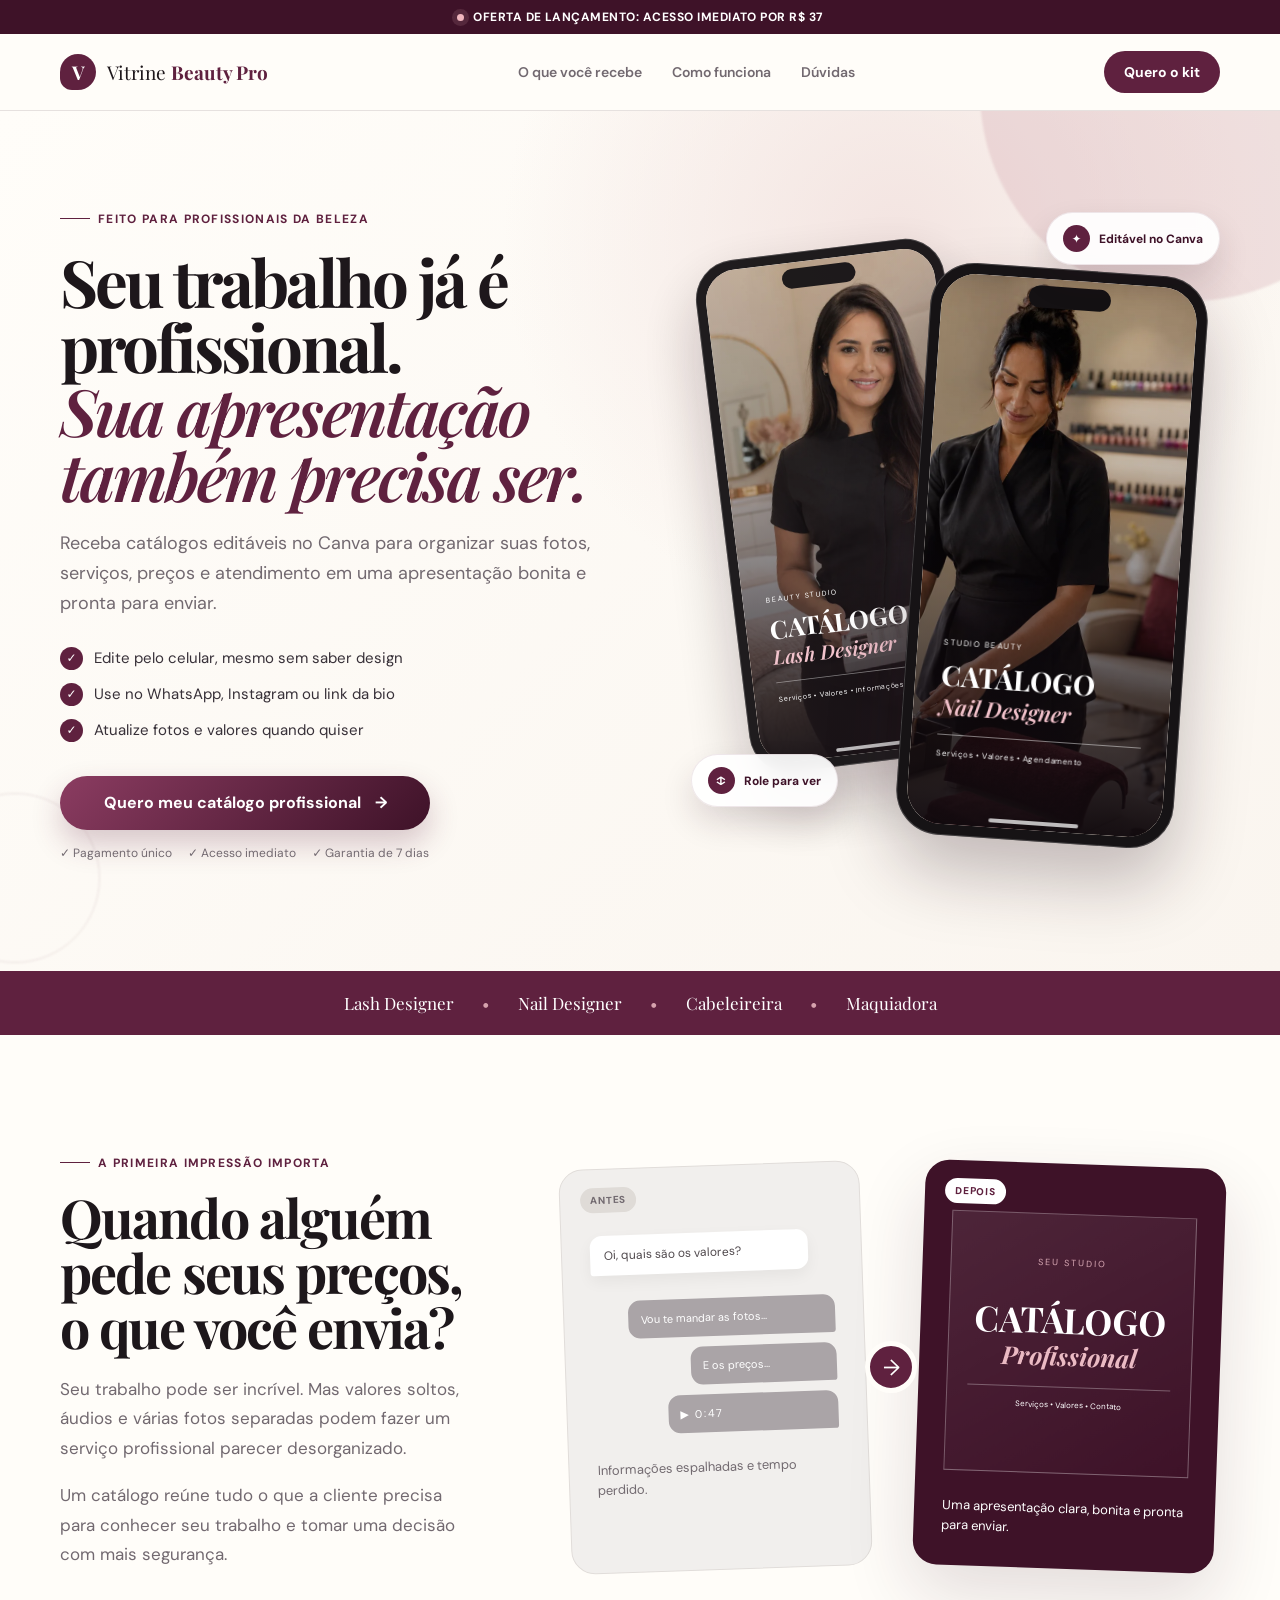
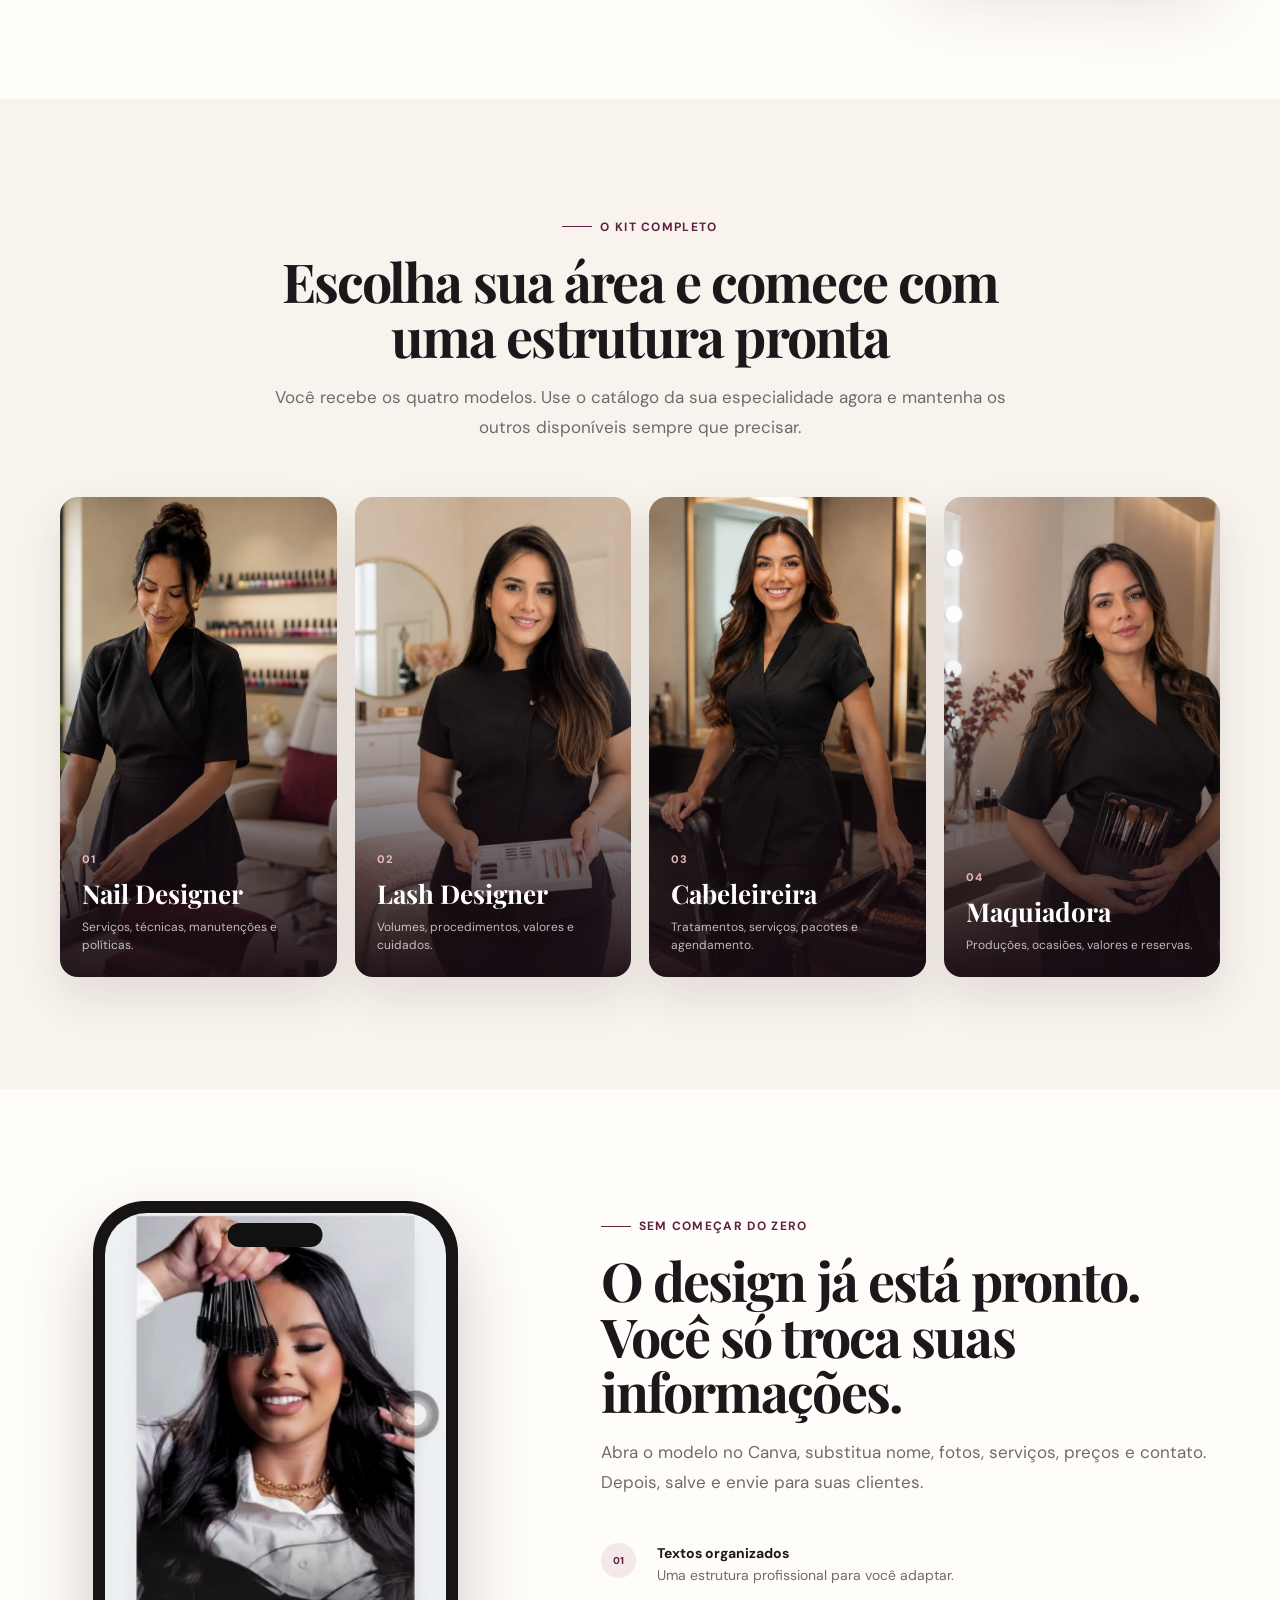
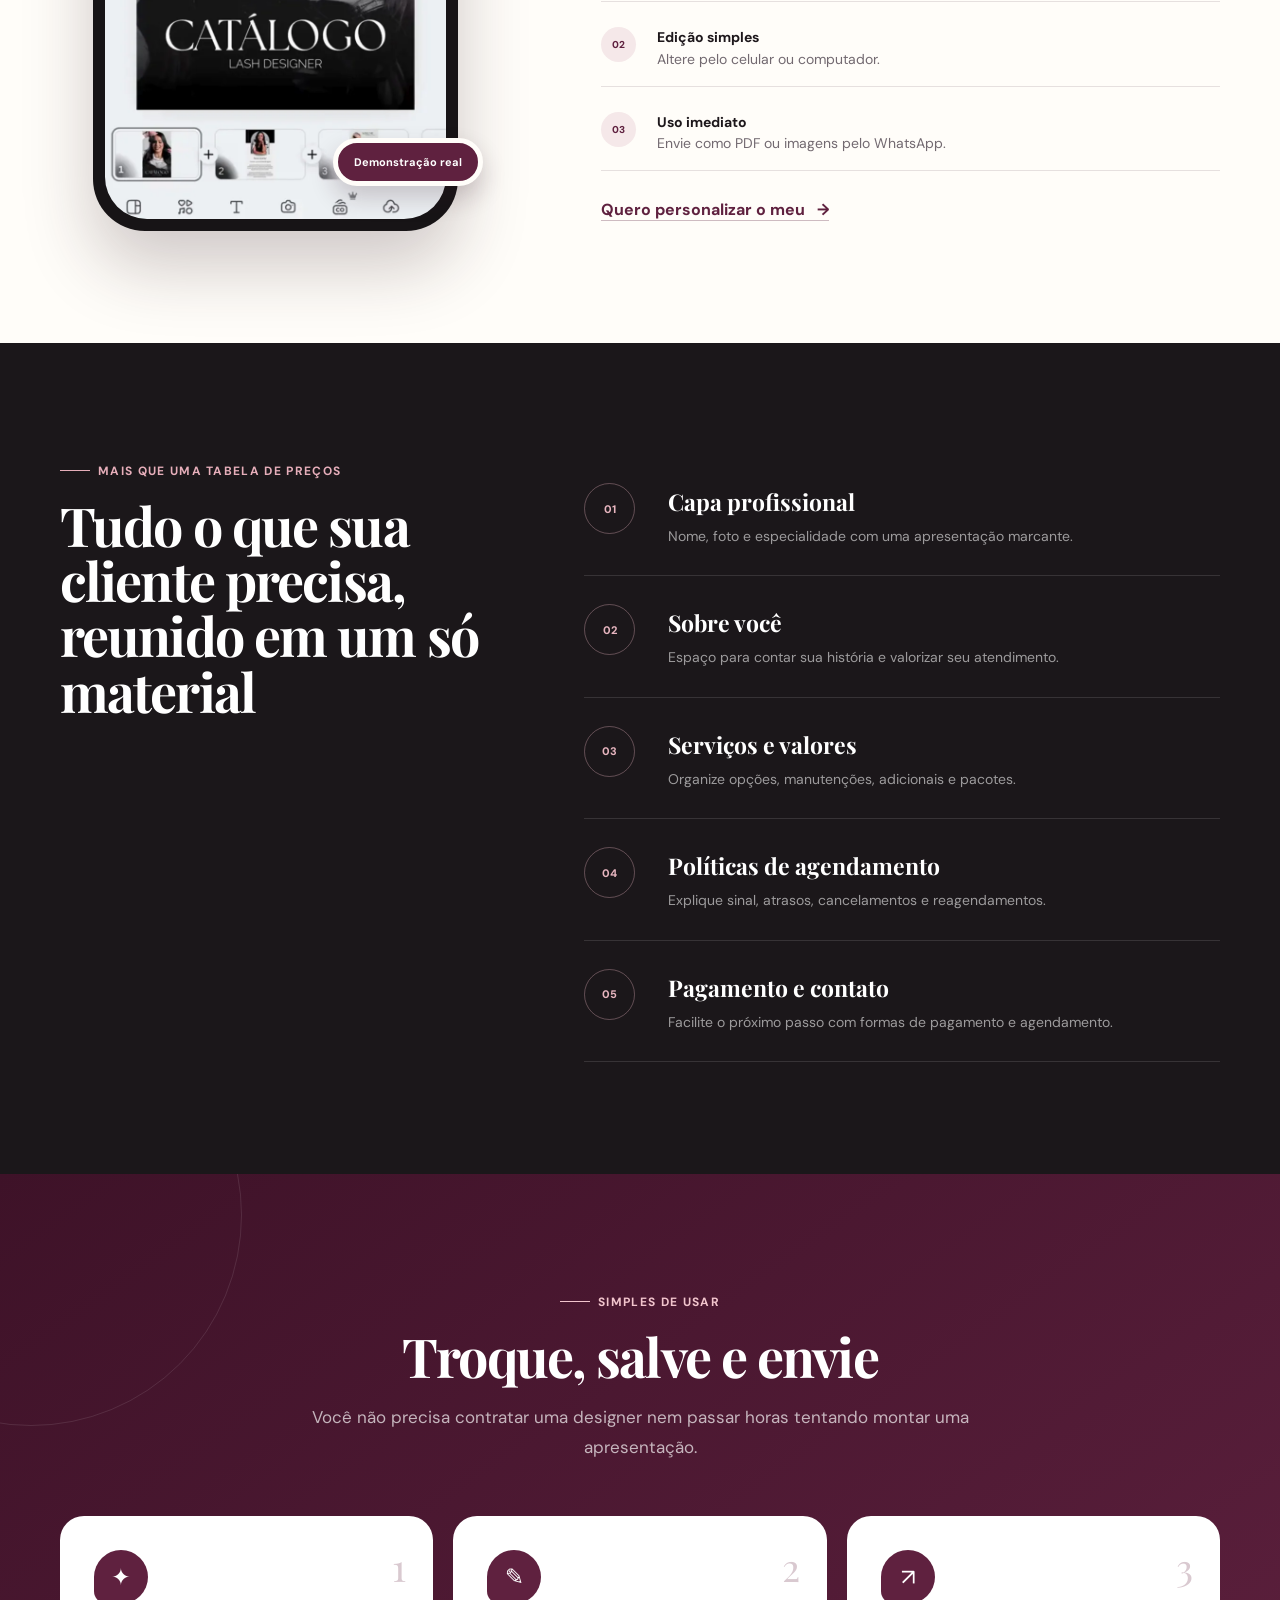
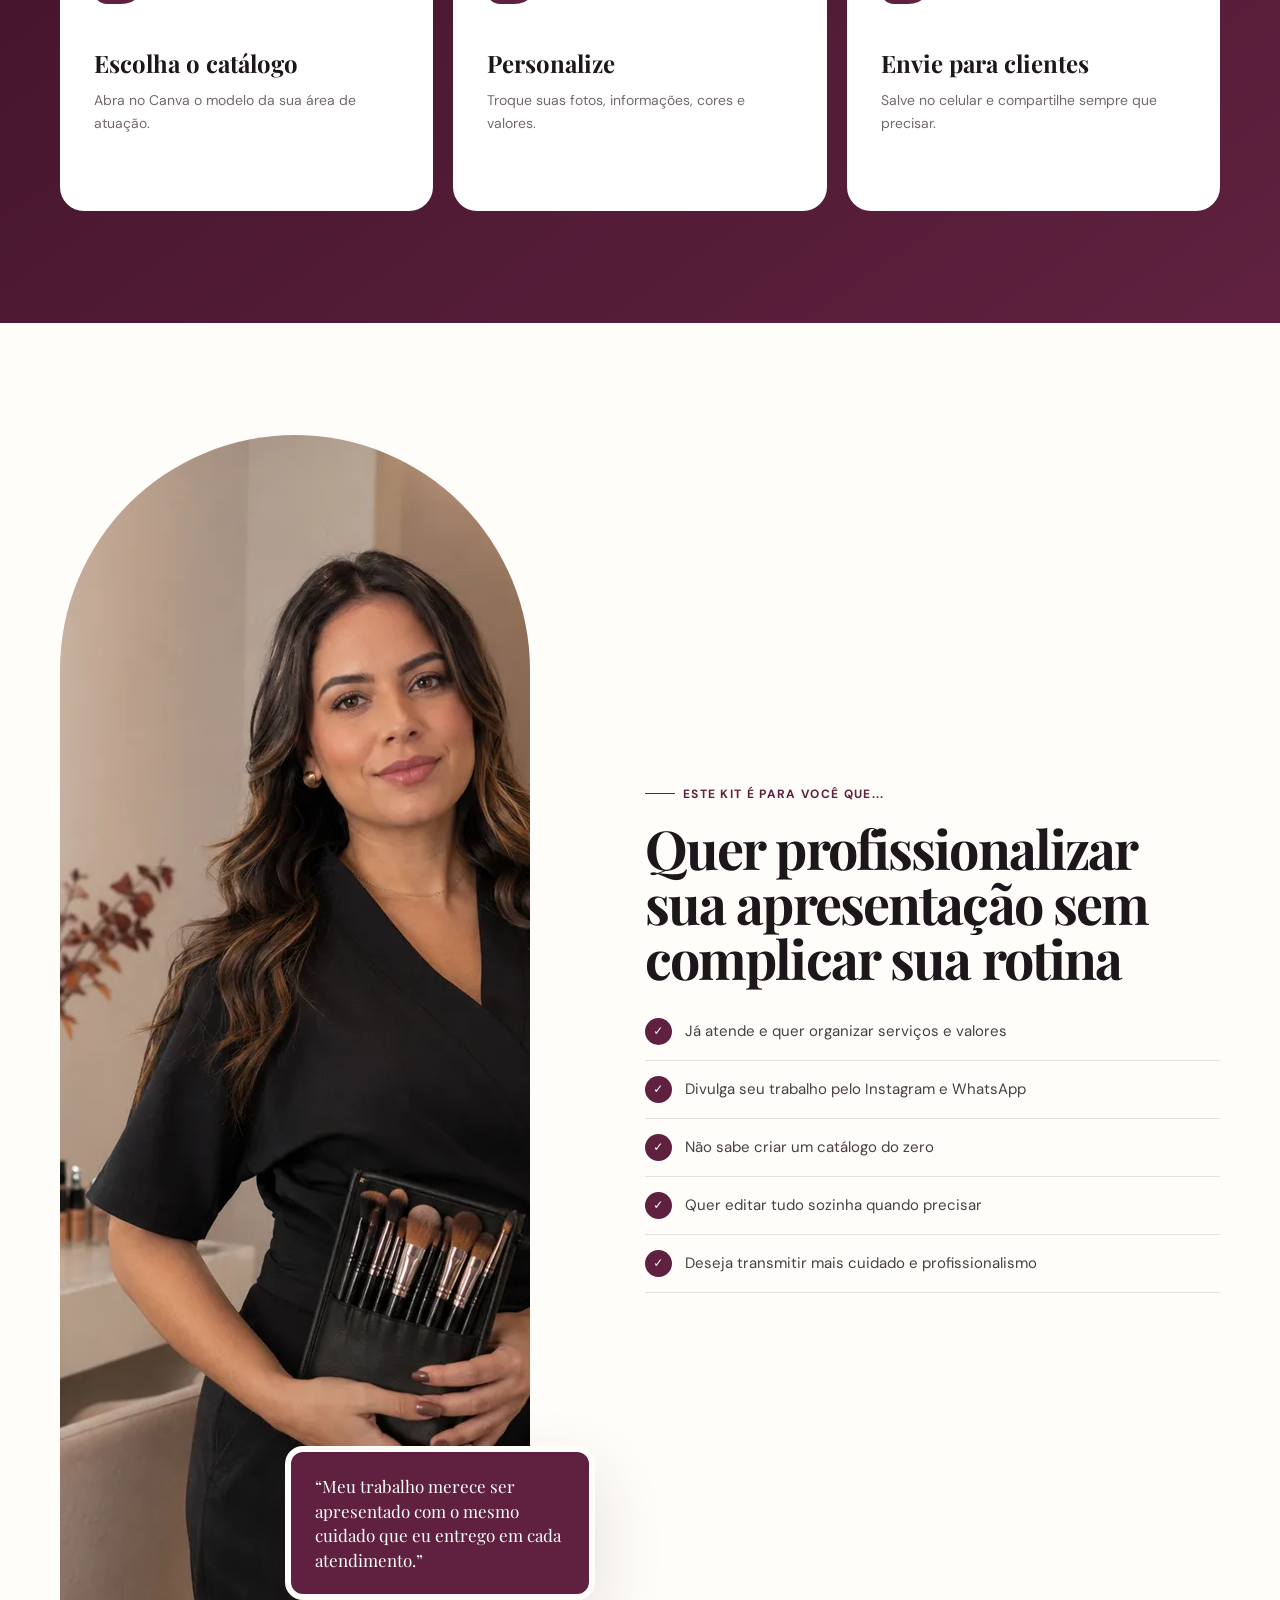
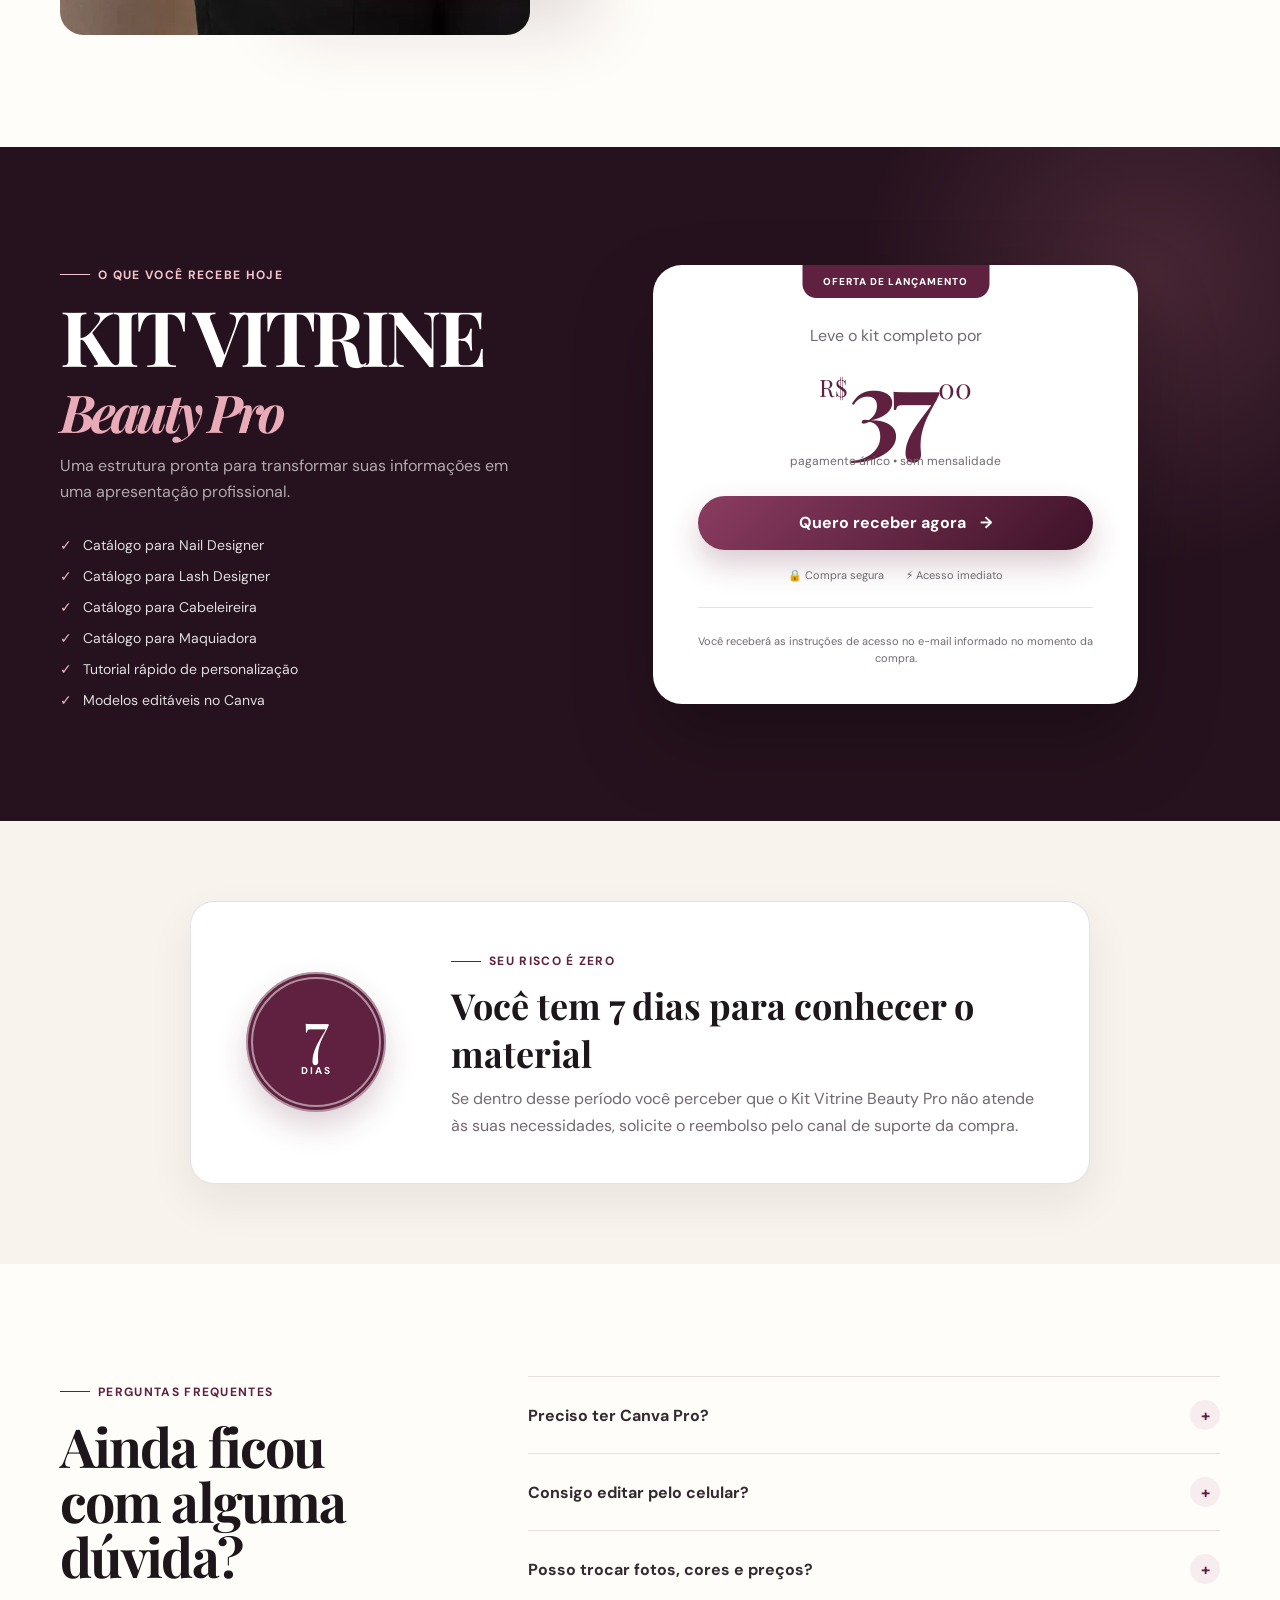
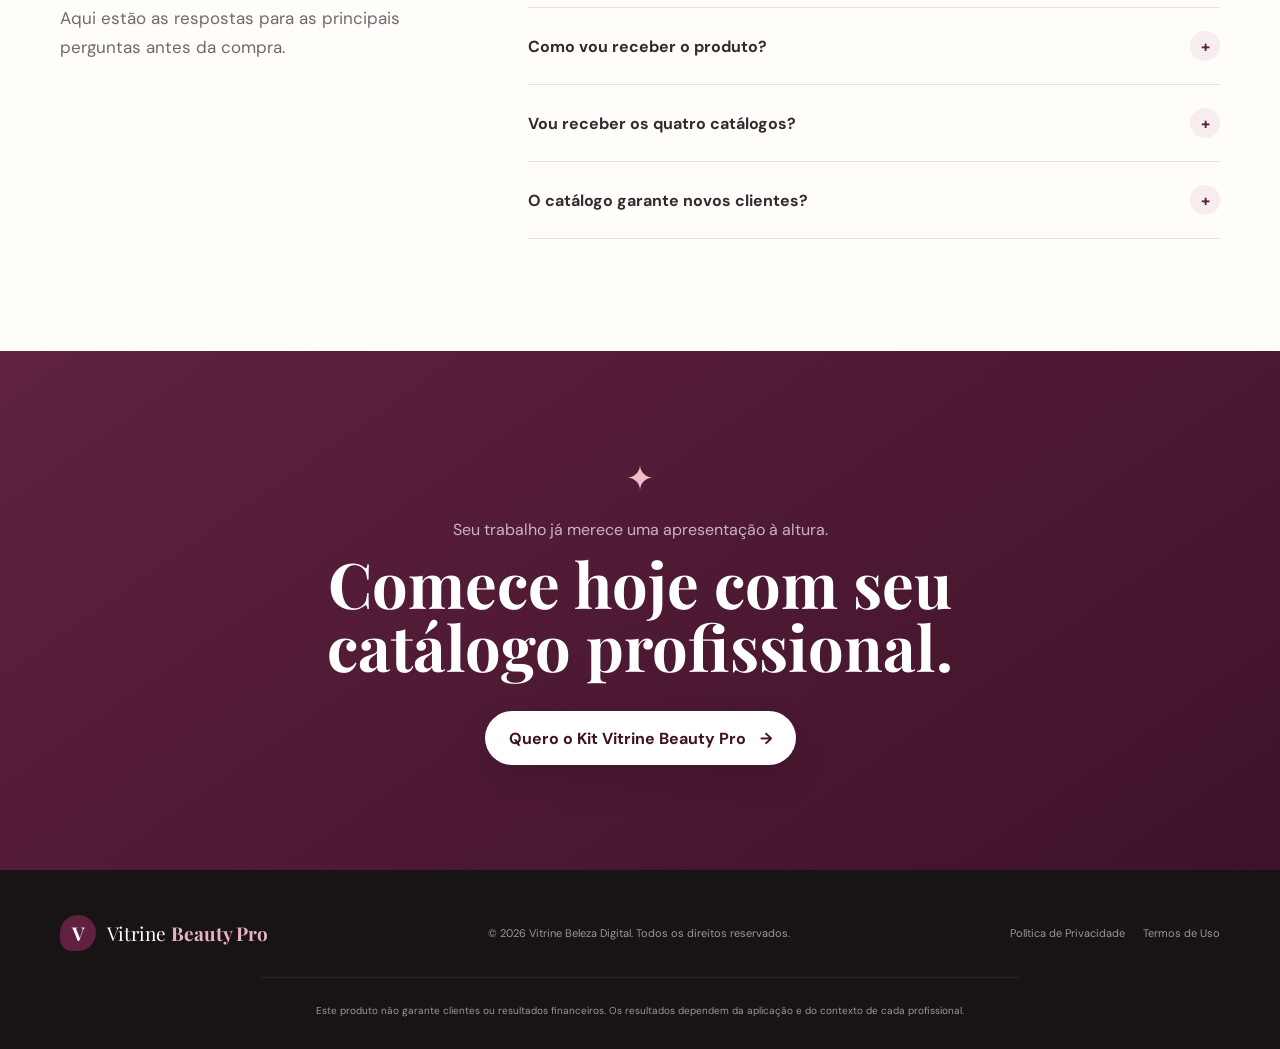
==== index.html @ 07e4ade1 "Add files via upload" ====
<!doctype html>
<html lang="pt-BR">
<head>
  <meta charset="utf-8">
  <meta name="viewport" content="width=device-width, initial-scale=1">
  <meta name="theme-color" content="#5f213f">
  <title>Kit Vitrine Beauty Pro | Catálogos editáveis para profissionais da beleza</title>
  <meta name="description" content="Catálogos profissionais editáveis no Canva para Lash Designer, Nail Designer, Cabeleireira e Maquiadora. Personalize pelo celular e envie no WhatsApp.">
  <meta property="og:type" content="website">
  <meta property="og:locale" content="pt_BR">
  <meta property="og:title" content="Kit Vitrine Beauty Pro">
  <meta property="og:description" content="Transforme suas fotos, serviços e preços em uma apresentação profissional editável no Canva.">
  <meta property="og:image" content="assets/images/nail-designer.webp">
  <meta name="twitter:card" content="summary_large_image">
  <link rel="preconnect" href="https://fonts.googleapis.com">
  <link rel="preconnect" href="https://fonts.gstatic.com" crossorigin>
  <link href="https://fonts.googleapis.com/css2?family=DM+Sans:wght@400;500;600;700&family=Playfair+Display:ital,wght@0,600;0,700;1,600&display=swap" rel="stylesheet">
  <link rel="preload" href="assets/images/nail-designer.webp" as="image" type="image/webp">
  <link rel="stylesheet" href="styles.css">
  <link rel="icon" href="data:image/svg+xml,<svg xmlns=%22http://www.w3.org/2000/svg%22 viewBox=%220 0 100 100%22><rect width=%22100%22 height=%22100%22 rx=%2224%22 fill=%22%235f213f%22/><text x=%2250%22 y=%2267%22 font-size=%2258%22 text-anchor=%22middle%22 fill=%22white%22>V</text></svg>">
  <script src="site-config.js"></script>
  <script type="application/ld+json">
  {
    "@context": "https://schema.org",
    "@type": "Product",
    "name": "Kit Vitrine Beauty Pro",
    "description": "Catálogos profissionais editáveis no Canva para profissionais da beleza.",
    "brand": {"@type": "Brand", "name": "Vitrine Beleza Digital"},
    "offers": {"@type": "Offer", "priceCurrency": "BRL", "price": "37.00", "availability": "https://schema.org/InStock"}
  }
  </script>
</head>
<body>
  <a class="skip-link" href="#conteudo">Pular para o conteúdo</a>

  <div class="announcement" role="note">
    <span class="announcement__dot" aria-hidden="true"></span>
    Oferta de lançamento: acesso imediato por R$ 37
  </div>

  <header class="site-header">
    <div class="container site-header__inner">
      <a class="brand" href="#inicio" aria-label="Vitrine Beauty Pro, início">
        <span class="brand__mark">V</span>
        <span>Vitrine <strong>Beauty Pro</strong></span>
      </a>
      <nav class="site-nav" aria-label="Navegação principal">
        <a href="#catalogos">O que você recebe</a>
        <a href="#como-funciona">Como funciona</a>
        <a href="#duvidas">Dúvidas</a>
      </nav>
      <a class="button button--small checkout-link" href="#oferta" data-cta="header">Quero o kit</a>
    </div>
  </header>

  <main id="conteudo">
    <section class="hero" id="inicio">
      <div class="hero__glow hero__glow--one" aria-hidden="true"></div>
      <div class="hero__glow hero__glow--two" aria-hidden="true"></div>
      <div class="container hero__grid">
        <div class="hero__copy reveal">
          <div class="eyebrow"><span>Feito para profissionais da beleza</span></div>
          <h1>Seu trabalho já é profissional. <em>Sua apresentação também precisa ser.</em></h1>
          <p class="hero__lead">Receba catálogos editáveis no Canva para organizar suas fotos, serviços, preços e atendimento em uma apresentação bonita e pronta para enviar.</p>

          <ul class="hero__benefits" aria-label="Principais benefícios">
            <li><span class="check" aria-hidden="true">✓</span> Edite pelo celular, mesmo sem saber design</li>
            <li><span class="check" aria-hidden="true">✓</span> Use no WhatsApp, Instagram ou link da bio</li>
            <li><span class="check" aria-hidden="true">✓</span> Atualize fotos e valores quando quiser</li>
          </ul>

          <div class="hero__action">
            <a class="button button--primary button--wide checkout-link" href="#oferta" data-cta="hero">
              Quero meu catálogo profissional <span aria-hidden="true">→</span>
            </a>
            <div class="purchase-notes" aria-label="Informações da compra">
              <span>✓ Pagamento único</span><span>✓ Acesso imediato</span><span>✓ Garantia de 7 dias</span>
            </div>
          </div>
        </div>

        <div class="hero__visual reveal reveal--delay" aria-label="Prévia animada dos catálogos em celulares">
          <div class="floating-badge floating-badge--top"><span class="floating-badge__icon">✦</span>Editável no Canva</div>

          <div class="phone phone--back phone--light" tabindex="0" aria-label="Catálogo animado para lash designer. Clique para pausar.">
            <div class="phone__speaker" aria-hidden="true"></div>
            <div class="phone__screen">
              <div class="portfolio portfolio--lash">
                <article class="portfolio__page portfolio__cover">
                  <img src="assets/images/lash-designer.webp" alt="Profissional lash designer em seu estúdio" width="960" height="1200">
                  <div class="portfolio__shade"></div>
                  <div class="portfolio__cover-copy"><small>BEAUTY STUDIO</small><h3>Catálogo<br><i>Lash Designer</i></h3><p>Serviços • Valores • Informações</p></div>
                </article>
                <article class="portfolio__page portfolio__intro">
                  <span class="portfolio__kicker">Bem-vinda</span><h3>Realce sua beleza com leveza</h3>
                  <p>Um atendimento pensado para valorizar cada olhar e respeitar a sua essência.</p>
                  <div class="portfolio__portrait"><img src="assets/images/lash-designer.webp" alt="" width="960" height="1200" loading="lazy"></div>
                </article>
                <article class="portfolio__page portfolio__prices">
                  <span class="portfolio__kicker">Serviços</span><h3>Técnicas e valores</h3>
                  <div class="price-row"><span>Volume clássico</span><b>R$ 00</b></div><div class="price-row"><span>Volume brasileiro</span><b>R$ 00</b></div><div class="price-row"><span>Volume express</span><b>R$ 00</b></div><div class="price-row"><span>Manutenção</span><b>R$ 00</b></div>
                </article>
                <article class="portfolio__page portfolio__policy">
                  <span class="portfolio__kicker">Informações</span><h3>Política de agendamento</h3>
                  <ul><li>Atendimento com horário marcado</li><li>Sinal para confirmação</li><li>Reagendamento com antecedência</li><li>Formas de pagamento</li></ul>
                  <div class="mini-cta">Vamos agendar?</div>
                </article>
              </div>
            </div>
            <div class="phone__home" aria-hidden="true"></div>
          </div>

          <div class="phone phone--front phone--dark" tabindex="0" aria-label="Catálogo animado para nail designer. Clique para pausar.">
            <div class="phone__speaker" aria-hidden="true"></div>
            <div class="phone__screen">
              <div class="portfolio portfolio--nail">
                <article class="portfolio__page portfolio__cover">
                  <img src="assets/images/nail-designer.webp" alt="Profissional nail designer em seu estúdio" width="960" height="1200">
                  <div class="portfolio__shade"></div>
                  <div class="portfolio__cover-copy"><small>STUDIO BEAUTY</small><h3>Catálogo<br><i>Nail Designer</i></h3><p>Serviços • Valores • Agendamento</p></div>
                </article>
                <article class="portfolio__page portfolio__intro">
                  <span class="portfolio__kicker">Sobre mim</span><h3>Beleza em cada detalhe</h3>
                  <p>Procedimentos feitos com cuidado, higiene e atenção para unhas impecáveis.</p>
                  <div class="portfolio__portrait"><img src="assets/images/nail-designer.webp" alt="" width="960" height="1200" loading="lazy"></div>
                </article>
                <article class="portfolio__page portfolio__prices">
                  <span class="portfolio__kicker">Serviços</span><h3>Técnicas e valores</h3>
                  <div class="price-row"><span>Fibra de vidro</span><b>R$ 00</b></div><div class="price-row"><span>Banho de gel</span><b>R$ 00</b></div><div class="price-row"><span>Esmaltação em gel</span><b>R$ 00</b></div><div class="price-row"><span>Manutenção</span><b>R$ 00</b></div>
                </article>
                <article class="portfolio__page portfolio__policy">
                  <span class="portfolio__kicker">Agendamento</span><h3>Tudo explicado com clareza</h3>
                  <ul><li>Horários e tolerância</li><li>Cancelamentos</li><li>Pagamento do sinal</li><li>Contato e localização</li></ul>
                  <div class="mini-cta">Reserve seu horário</div>
                </article>
              </div>
            </div>
            <div class="phone__home" aria-hidden="true"></div>
          </div>

          <div class="floating-badge floating-badge--bottom"><span class="floating-badge__icon">↕</span>Role para ver</div>
        </div>
      </div>
    </section>

    <section class="profession-strip" aria-label="Profissões atendidas">
      <div class="container profession-strip__inner"><span>Lash Designer</span><i>•</i><span>Nail Designer</span><i>•</i><span>Cabeleireira</span><i>•</i><span>Maquiadora</span></div>
    </section>

    <section class="section problem">
      <div class="container problem__grid">
        <div class="section-copy reveal">
          <div class="eyebrow eyebrow--dark">A primeira impressão importa</div>
          <h2>Quando alguém pede seus preços, o que você envia?</h2>
          <p>Seu trabalho pode ser incrível. Mas valores soltos, áudios e várias fotos separadas podem fazer um serviço profissional parecer desorganizado.</p>
          <p>Um catálogo reúne tudo o que a cliente precisa para conhecer seu trabalho e tomar uma decisão com mais segurança.</p>
        </div>
        <div class="comparison reveal reveal--delay">
          <article class="comparison-card comparison-card--before">
            <span class="comparison-card__label">Antes</span><div class="chat-bubble">Oi, quais são os valores?</div><div class="loose-message">Vou te mandar as fotos...</div><div class="loose-message loose-message--short">E os preços...</div><div class="loose-message loose-message--audio">▶ 0:47</div><p>Informações espalhadas e tempo perdido.</p>
          </article>
          <div class="comparison__arrow" aria-hidden="true">→</div>
          <article class="comparison-card comparison-card--after">
            <span class="comparison-card__label">Depois</span><div class="catalog-mini"><div class="catalog-mini__top">SEU STUDIO</div><h3>Catálogo<br><i>Profissional</i></h3><span>Serviços • Valores • Contato</span></div><p>Uma apresentação clara, bonita e pronta para enviar.</p>
          </article>
        </div>
      </div>
    </section>

    <section class="section section--soft" id="catalogos">
      <div class="container">
        <div class="section-heading section-heading--center reveal">
          <div class="eyebrow">O kit completo</div><h2>Escolha sua área e comece com uma estrutura pronta</h2>
          <p>Você recebe os quatro modelos. Use o catálogo da sua especialidade agora e mantenha os outros disponíveis sempre que precisar.</p>
        </div>
        <div class="catalog-grid">
          <article class="catalog-card reveal"><img src="assets/images/nail-designer.webp" alt="Nail designer profissional em estúdio de unhas" width="960" height="1200" loading="lazy"><div class="catalog-card__overlay"></div><div class="catalog-card__content"><span>01</span><h3>Nail Designer</h3><p>Serviços, técnicas, manutenções e políticas.</p></div></article>
          <article class="catalog-card reveal reveal--delay-1"><img src="assets/images/lash-designer.webp" alt="Lash designer profissional em estúdio de cílios" width="960" height="1200" loading="lazy"><div class="catalog-card__overlay"></div><div class="catalog-card__content"><span>02</span><h3>Lash Designer</h3><p>Volumes, procedimentos, valores e cuidados.</p></div></article>
          <article class="catalog-card reveal reveal--delay-2"><img src="assets/images/hair-stylist.webp" alt="Cabeleireira profissional em salão" width="960" height="1200" loading="lazy"><div class="catalog-card__overlay"></div><div class="catalog-card__content"><span>03</span><h3>Cabeleireira</h3><p>Tratamentos, serviços, pacotes e agendamento.</p></div></article>
          <article class="catalog-card reveal reveal--delay-3"><img src="assets/images/makeup-artist.webp" alt="Maquiadora profissional em estúdio" width="960" height="1200" loading="lazy"><div class="catalog-card__overlay"></div><div class="catalog-card__content"><span>04</span><h3>Maquiadora</h3><p>Produções, ocasiões, valores e reservas.</p></div></article>
        </div>
      </div>
    </section>

    <section class="section demo-section">
      <div class="container demo-section__grid">
        <div class="video-device reveal">
          <div class="video-device__camera" aria-hidden="true"></div>
          <video autoplay muted loop playsinline poster="assets/images/canva-demo-poster.webp" aria-label="Demonstração de edição do catálogo no Canva"><source src="assets/video/canva-demo.mp4" type="video/mp4"></video>
          <span class="video-device__tag">Demonstração real</span>
        </div>
        <div class="section-copy reveal reveal--delay">
          <div class="eyebrow eyebrow--dark">Sem começar do zero</div><h2>O design já está pronto. Você só troca suas informações.</h2>
          <p>Abra o modelo no Canva, substitua nome, fotos, serviços, preços e contato. Depois, salve e envie para suas clientes.</p>
          <div class="feature-list">
            <div><span>01</span><p><strong>Textos organizados</strong><br>Uma estrutura profissional para você adaptar.</p></div>
            <div><span>02</span><p><strong>Edição simples</strong><br>Altere pelo celular ou computador.</p></div>
            <div><span>03</span><p><strong>Uso imediato</strong><br>Envie como PDF ou imagens pelo WhatsApp.</p></div>
          </div>
          <a class="text-link checkout-link" href="#oferta" data-cta="demo">Quero personalizar o meu <span aria-hidden="true">→</span></a>
        </div>
      </div>
    </section>

    <section class="section included">
      <div class="container included__grid">
        <div class="section-copy reveal"><div class="eyebrow">Mais que uma tabela de preços</div><h2>Tudo o que sua cliente precisa, reunido em um só material</h2></div>
        <div class="included__list reveal reveal--delay">
          <div class="included-item"><span>01</span><div><h3>Capa profissional</h3><p>Nome, foto e especialidade com uma apresentação marcante.</p></div></div>
          <div class="included-item"><span>02</span><div><h3>Sobre você</h3><p>Espaço para contar sua história e valorizar seu atendimento.</p></div></div>
          <div class="included-item"><span>03</span><div><h3>Serviços e valores</h3><p>Organize opções, manutenções, adicionais e pacotes.</p></div></div>
          <div class="included-item"><span>04</span><div><h3>Políticas de agendamento</h3><p>Explique sinal, atrasos, cancelamentos e reagendamentos.</p></div></div>
          <div class="included-item"><span>05</span><div><h3>Pagamento e contato</h3><p>Facilite o próximo passo com formas de pagamento e agendamento.</p></div></div>
        </div>
      </div>
    </section>

    <section class="section section--wine" id="como-funciona">
      <div class="container">
        <div class="section-heading section-heading--center section-heading--light reveal"><div class="eyebrow eyebrow--light">Simples de usar</div><h2>Troque, salve e envie</h2><p>Você não precisa contratar uma designer nem passar horas tentando montar uma apresentação.</p></div>
        <div class="steps">
          <article class="step-card reveal"><span class="step-card__number">1</span><div class="step-card__icon">✦</div><h3>Escolha o catálogo</h3><p>Abra no Canva o modelo da sua área de atuação.</p></article>
          <article class="step-card reveal reveal--delay-1"><span class="step-card__number">2</span><div class="step-card__icon">✎</div><h3>Personalize</h3><p>Troque suas fotos, informações, cores e valores.</p></article>
          <article class="step-card reveal reveal--delay-2"><span class="step-card__number">3</span><div class="step-card__icon">↗</div><h3>Envie para clientes</h3><p>Salve no celular e compartilhe sempre que precisar.</p></article>
        </div>
      </div>
    </section>

    <section class="section audience">
      <div class="container audience__grid">
        <div class="audience__portrait reveal"><img src="assets/images/makeup-artist.webp" alt="Profissional da beleza em seu estúdio" width="960" height="1200" loading="lazy"><div class="audience__quote">“Meu trabalho merece ser apresentado com o mesmo cuidado que eu entrego em cada atendimento.”</div></div>
        <div class="section-copy reveal reveal--delay">
          <div class="eyebrow eyebrow--dark">Este kit é para você que...</div><h2>Quer profissionalizar sua apresentação sem complicar sua rotina</h2>
          <ul class="large-checks"><li><span>✓</span> Já atende e quer organizar serviços e valores</li><li><span>✓</span> Divulga seu trabalho pelo Instagram e WhatsApp</li><li><span>✓</span> Não sabe criar um catálogo do zero</li><li><span>✓</span> Quer editar tudo sozinha quando precisar</li><li><span>✓</span> Deseja transmitir mais cuidado e profissionalismo</li></ul>
        </div>
      </div>
    </section>

    <section class="section offer-section" id="oferta">
      <div class="offer-section__glow" aria-hidden="true"></div>
      <div class="container offer-section__grid">
        <div class="offer-copy reveal">
          <div class="eyebrow eyebrow--light">O que você recebe hoje</div><h2>Kit Vitrine<br><i>Beauty Pro</i></h2><p>Uma estrutura pronta para transformar suas informações em uma apresentação profissional.</p>
          <ul><li><span>✓</span> Catálogo para Nail Designer</li><li><span>✓</span> Catálogo para Lash Designer</li><li><span>✓</span> Catálogo para Cabeleireira</li><li><span>✓</span> Catálogo para Maquiadora</li><li><span>✓</span> Tutorial rápido de personalização</li><li><span>✓</span> Modelos editáveis no Canva</li></ul>
        </div>
        <article class="price-card reveal reveal--delay">
          <span class="price-card__badge">Oferta de lançamento</span><p class="price-card__intro">Leve o kit completo por</p><div class="price"><span>R$</span><strong>37</strong><sup>,00</sup></div><p class="price-card__payment">pagamento único • sem mensalidade</p>
          <a class="button button--primary button--wide checkout-link" href="#oferta" data-cta="offer">Quero receber agora <span aria-hidden="true">→</span></a>
          <div class="secure-notes"><span>🔒 Compra segura</span><span>⚡ Acesso imediato</span></div><div class="price-card__divider"></div><p class="price-card__small">Você receberá as instruções de acesso no e-mail informado no momento da compra.</p>
        </article>
      </div>
    </section>

    <section class="section guarantee">
      <div class="container guarantee__card reveal">
        <div class="guarantee__seal"><span>7</span><small>DIAS</small></div>
        <div><div class="eyebrow eyebrow--dark">Seu risco é zero</div><h2>Você tem 7 dias para conhecer o material</h2><p>Se dentro desse período você perceber que o Kit Vitrine Beauty Pro não atende às suas necessidades, solicite o reembolso pelo canal de suporte da compra.</p></div>
      </div>
    </section>

    <section class="section faq" id="duvidas">
      <div class="container faq__grid">
        <div class="section-copy reveal"><div class="eyebrow eyebrow--dark">Perguntas frequentes</div><h2>Ainda ficou com alguma dúvida?</h2><p>Aqui estão as respostas para as principais perguntas antes da compra.</p></div>
        <div class="faq__list reveal reveal--delay">
          <details><summary>Preciso ter Canva Pro?<span>+</span></summary><p>Não. Os modelos serão preparados para edição no Canva gratuito. Você só precisa criar uma conta para abrir e personalizar.</p></details>
          <details><summary>Consigo editar pelo celular?<span>+</span></summary><p>Sim. Você pode usar o aplicativo do Canva no celular ou abrir pelo computador.</p></details>
          <details><summary>Posso trocar fotos, cores e preços?<span>+</span></summary><p>Sim. Nome, fotos, textos, cores, serviços, preços e contatos podem ser adaptados à sua identidade.</p></details>
          <details><summary>Como vou receber o produto?<span>+</span></summary><p>Após a confirmação do pagamento, as instruções e os links de acesso serão enviados para o e-mail informado na compra.</p></details>
          <details><summary>Vou receber os quatro catálogos?<span>+</span></summary><p>Sim. A compra inclui os modelos para Nail Designer, Lash Designer, Cabeleireira e Maquiadora.</p></details>
          <details><summary>O catálogo garante novos clientes?<span>+</span></summary><p>Não existe garantia de clientes ou faturamento. O catálogo ajuda a organizar e apresentar seu trabalho, seus serviços e seus valores de maneira mais profissional.</p></details>
        </div>
      </div>
    </section>

    <section class="final-cta">
      <div class="container final-cta__inner reveal"><span class="final-cta__spark" aria-hidden="true">✦</span><p>Seu trabalho já merece uma apresentação à altura.</p><h2>Comece hoje com seu catálogo profissional.</h2><a class="button button--light checkout-link" href="#oferta" data-cta="final">Quero o Kit Vitrine Beauty Pro <span aria-hidden="true">→</span></a></div>
    </section>
  </main>

  <footer class="site-footer">
    <div class="container site-footer__inner"><div class="brand brand--footer"><span class="brand__mark">V</span><span>Vitrine <strong>Beauty Pro</strong></span></div><p>© <span id="current-year"></span> Vitrine Beleza Digital. Todos os direitos reservados.</p><nav aria-label="Links legais"><a href="privacy.html">Política de Privacidade</a><a href="terms.html">Termos de Uso</a></nav></div>
    <p class="disclaimer">Este produto não garante clientes ou resultados financeiros. Os resultados dependem da aplicação e do contexto de cada profissional.</p>
  </footer>

  <div class="mobile-bar" id="mobile-bar" aria-label="Comprar Kit Vitrine Beauty Pro"><div><small>Pagamento único</small><strong>R$ 37,00</strong></div><a class="button button--primary checkout-link" href="#oferta" data-cta="mobile-sticky">Quero agora</a></div>
  <div class="toast" id="config-toast" role="status" aria-live="polite"><strong>Checkout em configuração</strong><span>Adicione o link de pagamento no arquivo site-config.js.</span></div>
  <script src="script.js" defer></script>
</body>
</html>
---- styles.css ----
:root {
  --wine: #5f213f;
  --wine-deep: #3e1228;
  --wine-light: #8b3c61;
  --rose: #c98591;
  --gold: #c69b72;
  --cream: #f8f3ed;
  --ivory: #fffdf9;
  --paper: #f4eee7;
  --ink: #1d171b;
  --muted: #726970;
  --line: rgba(61, 36, 50, .13);
  --shadow: 0 28px 70px rgba(58, 24, 44, .14);
  --radius: 24px;
  --serif: "Playfair Display", Georgia, serif;
  --sans: "DM Sans", system-ui, -apple-system, BlinkMacSystemFont, "Segoe UI", sans-serif;
}

* { box-sizing: border-box; }
html { scroll-behavior: smooth; }
body {
  margin: 0;
  color: var(--ink);
  background: var(--ivory);
  font-family: var(--sans);
  -webkit-font-smoothing: antialiased;
  overflow-x: hidden;
}
img, video { display: block; max-width: 100%; }
a { color: inherit; text-decoration: none; }
button, input, summary { font: inherit; }
::selection { background: rgba(95, 33, 63, .18); }

.container { width: min(1160px, calc(100% - 40px)); margin-inline: auto; }
.skip-link { position: fixed; z-index: 1000; top: 8px; left: 8px; padding: 10px 14px; background: #fff; color: #000; border-radius: 8px; transform: translateY(-160%); }
.skip-link:focus { transform: none; }

.announcement {
  min-height: 34px;
  padding: 8px 20px;
  display: flex;
  align-items: center;
  justify-content: center;
  gap: 9px;
  text-align: center;
  color: #fff;
  background: var(--wine-deep);
  font-size: 12px;
  font-weight: 700;
  letter-spacing: .04em;
  text-transform: uppercase;
}
.announcement__dot { width: 7px; height: 7px; border-radius: 50%; background: #f0b6be; box-shadow: 0 0 0 5px rgba(240, 182, 190, .13); }

.site-header { position: relative; z-index: 50; background: rgba(255, 253, 249, .9); border-bottom: 1px solid var(--line); backdrop-filter: blur(14px); }
.site-header__inner { min-height: 76px; display: flex; align-items: center; justify-content: space-between; gap: 32px; }
.brand { display: inline-flex; align-items: center; gap: 11px; font-family: var(--serif); font-size: 19px; white-space: nowrap; }
.brand strong { color: var(--wine); font-weight: 700; }
.brand__mark { width: 36px; height: 36px; display: grid; place-items: center; color: #fff; background: var(--wine); border-radius: 50% 50% 50% 12px; font-family: var(--serif); font-size: 19px; font-weight: 700; }
.site-nav { display: flex; gap: 30px; color: var(--muted); font-size: 14px; font-weight: 600; }
.site-nav a { transition: color .2s ease; }
.site-nav a:hover { color: var(--wine); }

.button {
  display: inline-flex;
  min-height: 54px;
  padding: 0 24px;
  align-items: center;
  justify-content: center;
  gap: 14px;
  border: 0;
  border-radius: 999px;
  font-weight: 700;
  text-align: center;
  cursor: pointer;
  transition: transform .2s ease, box-shadow .2s ease, background .2s ease;
}
.button:hover { transform: translateY(-2px); }
.button--small { min-height: 42px; padding-inline: 20px; color: #fff; background: var(--wine); font-size: 14px; }
.button--primary { color: #fff; background: linear-gradient(135deg, var(--wine-light), var(--wine-deep)); box-shadow: 0 14px 30px rgba(95, 33, 63, .24); }
.button--primary:hover { box-shadow: 0 18px 38px rgba(95, 33, 63, .32); }
.button--wide { min-width: min(100%, 370px); }
.button--light { color: var(--wine-deep); background: #fff; box-shadow: 0 15px 30px rgba(35, 11, 25, .18); }

.hero { position: relative; padding: 86px 0 104px; background: radial-gradient(circle at 70% 15%, #f3e4e1 0, transparent 34%), linear-gradient(135deg, #fffdf9, #faf5ef); overflow: hidden; }
.hero__grid { display: grid; grid-template-columns: 1.02fr .98fr; align-items: center; gap: 74px; }
.hero__copy { position: relative; z-index: 3; }
.hero__copy h1 { max-width: 720px; margin: 22px 0; font-family: var(--serif); font-size: clamp(47px, 5.1vw, 72px); line-height: .99; letter-spacing: -.045em; }
.hero__copy h1 em { display: block; color: var(--wine); font-weight: 600; }
.hero__lead { max-width: 640px; margin: 0 0 28px; color: var(--muted); font-size: 18px; line-height: 1.65; }
.eyebrow { display: inline-flex; align-items: center; gap: 8px; color: var(--wine); font-size: 12px; font-weight: 700; letter-spacing: .11em; text-transform: uppercase; }
.eyebrow::before { content: ""; width: 30px; height: 1px; background: currentColor; }
.eyebrow--dark { color: var(--wine); }
.eyebrow--light { color: #f2c5cd; }
.hero__benefits { margin: 0 0 34px; padding: 0; list-style: none; display: grid; gap: 13px; color: #373038; font-size: 15px; }
.hero__benefits li { display: flex; align-items: center; gap: 11px; }
.check { flex: 0 0 23px; width: 23px; height: 23px; display: grid; place-items: center; color: #fff; background: var(--wine); border-radius: 50%; font-size: 12px; font-weight: 800; }
.hero__action { display: grid; gap: 15px; justify-items: start; }
.purchase-notes { display: flex; flex-wrap: wrap; gap: 9px 16px; color: var(--muted); font-size: 12px; }
.hero__glow { position: absolute; border-radius: 50%; filter: blur(1px); pointer-events: none; }
.hero__glow--one { width: 420px; height: 420px; top: -230px; right: -120px; background: rgba(197, 139, 151, .22); }
.hero__glow--two { width: 170px; height: 170px; left: -70px; bottom: 8px; border: 1px solid rgba(95, 33, 63, .12); }

.hero__visual { position: relative; min-height: 670px; display: grid; place-items: center; }
.phone { position: absolute; width: 278px; height: 573px; padding: 11px; border-radius: 44px; background: #161315; box-shadow: 0 35px 70px rgba(39, 17, 30, .27), inset 0 0 0 1px rgba(255, 255, 255, .2); transition: transform .3s ease; cursor: pointer; }
.phone:hover { transform: translateY(-5px) rotate(0deg); }
.phone--front { right: 29px; bottom: 25px; z-index: 2; transform: rotate(4deg); }
.phone--back { left: 20px; top: 22px; z-index: 1; transform: rotate(-7deg) scale(.9); opacity: .96; }
.phone__screen { width: 100%; height: 100%; overflow: hidden; border-radius: 35px; background: #f5efe9; }
.phone__speaker { position: absolute; z-index: 4; top: 18px; left: 50%; width: 82px; height: 22px; border-radius: 999px; transform: translateX(-50%); background: #141113; }
.phone__home { position: absolute; z-index: 4; bottom: 16px; left: 50%; width: 90px; height: 4px; border-radius: 999px; transform: translateX(-50%); background: rgba(255, 255, 255, .72); }
.portfolio { width: 100%; animation: portfolio-scroll 16s ease-in-out infinite alternate; }
.portfolio--lash { animation-delay: -5s; }
.phone.is-paused .portfolio { animation-play-state: paused; }
.portfolio__page { position: relative; min-height: 551px; padding: 54px 26px 34px; overflow: hidden; }
.portfolio__cover { display: flex; align-items: flex-end; color: #fff; }
.portfolio__cover > img { position: absolute; inset: 0; width: 100%; height: 100%; object-fit: cover; }
.portfolio__shade { position: absolute; inset: 0; background: linear-gradient(to top, rgba(17, 10, 14, .97) 0%, rgba(17, 10, 14, .28) 58%, rgba(17, 10, 14, .08)); }
.portfolio__cover-copy { position: relative; z-index: 2; width: 100%; padding-bottom: 24px; }
.portfolio__cover-copy small { display: block; margin-bottom: 13px; letter-spacing: .19em; font-size: 8px; }
.portfolio__cover-copy h3 { margin: 0; font-family: var(--serif); font-size: 38px; line-height: .9; text-transform: uppercase; }
.portfolio__cover-copy h3 i { color: #f1c1ca; font-size: 22px; font-weight: 600; text-transform: none; }
.portfolio__cover-copy p { padding-top: 13px; border-top: 1px solid rgba(255, 255, 255, .45); font-size: 8px; letter-spacing: .07em; }
.portfolio__intro, .portfolio__prices, .portfolio__policy { color: #2b2327; background: linear-gradient(145deg, #faf6f1, #eee4db); }
.portfolio__kicker { color: var(--wine); font-size: 9px; font-weight: 700; letter-spacing: .15em; text-transform: uppercase; }
.portfolio__page h3 { margin: 12px 0 16px; font-family: var(--serif); font-size: 28px; line-height: 1.04; }
.portfolio__page > p { color: #70656c; font-size: 11px; line-height: 1.65; }
.portfolio__portrait { height: 275px; margin-top: 22px; border-radius: 100px 100px 10px 10px; overflow: hidden; }
.portfolio__portrait img { width: 100%; height: 100%; object-fit: cover; }
.price-row { min-height: 57px; display: flex; align-items: center; justify-content: space-between; gap: 12px; border-bottom: 1px solid rgba(95, 33, 63, .17); font-size: 11px; }
.price-row b { color: var(--wine); font-family: var(--serif); font-size: 14px; }
.portfolio__policy ul { margin: 25px 0; padding: 0; list-style: none; display: grid; gap: 14px; font-size: 11px; }
.portfolio__policy li { position: relative; padding-left: 24px; line-height: 1.4; }
.portfolio__policy li::before { content: "✓"; position: absolute; left: 0; width: 16px; height: 16px; display: grid; place-items: center; color: #fff; background: var(--wine); border-radius: 50%; font-size: 8px; }
.mini-cta { margin-top: 30px; padding: 14px; color: #fff; background: var(--wine); border-radius: 999px; font-size: 10px; font-weight: 700; text-align: center; }
.floating-badge { position: absolute; z-index: 4; display: flex; align-items: center; gap: 9px; padding: 12px 16px; color: var(--wine-deep); background: rgba(255, 255, 255, .92); border: 1px solid rgba(95, 33, 63, .1); border-radius: 999px; box-shadow: 0 16px 32px rgba(47, 23, 35, .14); font-size: 12px; font-weight: 700; backdrop-filter: blur(10px); }
.floating-badge--top { top: 15px; right: 0; }
.floating-badge--bottom { left: 3px; bottom: 60px; }
.floating-badge__icon { width: 27px; height: 27px; display: grid; place-items: center; color: #fff; background: var(--wine); border-radius: 50%; }

.profession-strip { color: #fff; background: var(--wine); }
.profession-strip__inner { min-height: 64px; display: flex; align-items: center; justify-content: center; gap: 28px; font-family: var(--serif); font-size: 17px; }
.profession-strip i { color: #d6a2ad; font-style: normal; }

.section { padding: 112px 0; }
.section--soft { background: var(--cream); }
.section--wine { position: relative; color: #fff; background: linear-gradient(145deg, var(--wine-deep), var(--wine)); overflow: hidden; }
.section--wine::before { content: ""; position: absolute; inset: -170px auto auto -180px; width: 420px; height: 420px; border: 1px solid rgba(255, 255, 255, .1); border-radius: 50%; }
.section-copy h2, .section-heading h2 { margin: 18px 0 20px; font-family: var(--serif); font-size: clamp(38px, 4.2vw, 58px); line-height: 1.03; letter-spacing: -.035em; }
.section-copy > p, .section-heading > p { color: var(--muted); font-size: 17px; line-height: 1.75; }
.section-heading { max-width: 750px; margin-bottom: 54px; }
.section-heading--center { margin-inline: auto; text-align: center; }
.section-heading--center .eyebrow { justify-content: center; }
.section-heading--light > p { color: rgba(255, 255, 255, .68); }

.problem__grid { display: grid; grid-template-columns: .78fr 1.22fr; align-items: center; gap: 86px; }
.comparison { display: grid; grid-template-columns: 1fr 54px 1fr; align-items: center; }
.comparison-card { position: relative; min-height: 405px; padding: 50px 28px 30px; border-radius: var(--radius); }
.comparison-card__label { position: absolute; top: 18px; left: 20px; padding: 6px 10px; border-radius: 999px; font-size: 10px; font-weight: 800; letter-spacing: .08em; text-transform: uppercase; }
.comparison-card--before { color: #726a70; background: #f1efed; border: 1px solid #e1ddda; transform: rotate(-2deg); }
.comparison-card--before .comparison-card__label { background: #dfdbd7; }
.comparison-card--after { color: #fff; background: var(--wine-deep); box-shadow: var(--shadow); transform: rotate(2deg); }
.comparison-card--after .comparison-card__label { color: var(--wine); background: #fff; }
.comparison-card > p { margin: 25px 0 0; font-size: 13px; line-height: 1.55; }
.comparison__arrow { position: relative; z-index: 3; width: 52px; height: 52px; display: grid; place-items: center; color: #fff; background: var(--wine); border: 5px solid var(--ivory); border-radius: 50%; font-size: 22px; }
.chat-bubble { width: 90%; margin: 16px 0 26px; padding: 12px 14px; color: #4f484c; background: #fff; border-radius: 12px 12px 12px 3px; font-size: 12px; box-shadow: 0 6px 15px rgba(0, 0, 0, .05); }
.loose-message { width: 85%; margin: 10px 0 10px auto; padding: 12px; color: #fff; background: #aaa4a7; border-radius: 12px 12px 3px 12px; font-size: 11px; }
.loose-message--short { width: 60%; }
.loose-message--audio { width: 70%; letter-spacing: .15em; }
.catalog-mini { min-height: 260px; padding: 42px 20px 20px; border: 1px solid rgba(255, 255, 255, .3); background: linear-gradient(150deg, rgba(255, 255, 255, .08), transparent); text-align: center; }
.catalog-mini__top { color: #d9a9b5; font-size: 9px; letter-spacing: .22em; }
.catalog-mini h3 { margin: 35px 0 20px; font-family: var(--serif); font-size: 35px; line-height: .9; text-transform: uppercase; }
.catalog-mini h3 i { color: #eabac3; font-size: 25px; text-transform: none; }
.catalog-mini span { display: block; padding-top: 12px; border-top: 1px solid rgba(255, 255, 255, .3); font-size: 8px; }

.catalog-grid { display: grid; grid-template-columns: repeat(4, 1fr); gap: 18px; }
.catalog-card { position: relative; min-height: 480px; border-radius: 18px; overflow: hidden; box-shadow: 0 20px 45px rgba(58, 35, 45, .11); }
.catalog-card img { width: 100%; height: 100%; object-fit: cover; transition: transform .7s ease; }
.catalog-card:hover img { transform: scale(1.045); }
.catalog-card__overlay { position: absolute; inset: 0; background: linear-gradient(to top, rgba(24, 12, 19, .95), transparent 67%); }
.catalog-card__content { position: absolute; inset: auto 22px 23px; color: #fff; }
.catalog-card__content > span { color: #e5b7c0; font-size: 11px; font-weight: 800; letter-spacing: .12em; }
.catalog-card__content h3 { margin: 8px 0 7px; font-family: var(--serif); font-size: 26px; }
.catalog-card__content p { margin: 0; color: rgba(255, 255, 255, .72); font-size: 12px; line-height: 1.5; }

.demo-section__grid { display: grid; grid-template-columns: .82fr 1.18fr; align-items: center; gap: 110px; }
.video-device { position: relative; width: min(100%, 365px); margin-inline: auto; padding: 12px; border-radius: 52px; background: #171416; box-shadow: 0 35px 70px rgba(47, 24, 36, .23); }
.video-device video { width: 100%; aspect-ratio: 9/16; object-fit: cover; border-radius: 42px; }
.video-device__camera { position: absolute; z-index: 3; top: 22px; left: 50%; width: 95px; height: 24px; transform: translateX(-50%); border-radius: 999px; background: #111; }
.video-device__tag { position: absolute; right: -25px; bottom: 45px; padding: 12px 16px; color: #fff; background: var(--wine); border: 5px solid var(--ivory); border-radius: 999px; font-size: 11px; font-weight: 700; box-shadow: 0 12px 25px rgba(49, 19, 36, .2); }
.feature-list { margin-top: 30px; display: grid; gap: 10px; }
.feature-list > div { display: grid; grid-template-columns: 44px 1fr; align-items: start; gap: 12px; padding: 15px 0; border-bottom: 1px solid var(--line); }
.feature-list span { width: 35px; height: 35px; display: grid; place-items: center; color: var(--wine); background: #f5e8e9; border-radius: 50%; font-size: 10px; font-weight: 800; }
.feature-list p { margin: 0; color: var(--muted); font-size: 14px; line-height: 1.55; }
.feature-list strong { color: var(--ink); }
.text-link { display: inline-flex; margin-top: 28px; align-items: center; gap: 12px; color: var(--wine); font-weight: 700; border-bottom: 1px solid rgba(95, 33, 63, .3); }

.included { background: #1b171a; color: #fff; }
.included__grid { display: grid; grid-template-columns: .8fr 1.2fr; gap: 100px; }
.included .section-copy { position: sticky; top: 100px; align-self: start; }
.included .eyebrow { color: #e6aeba; }
.included-item { display: grid; grid-template-columns: 62px 1fr; gap: 22px; padding: 28px 0; border-bottom: 1px solid rgba(255, 255, 255, .12); }
.included-item > span { width: 51px; height: 51px; display: grid; place-items: center; color: #e7b5bf; border: 1px solid rgba(231, 181, 191, .35); border-radius: 50%; font-size: 11px; font-weight: 800; }
.included-item h3 { margin: 3px 0 8px; font-family: var(--serif); font-size: 23px; }
.included-item p { margin: 0; color: rgba(255, 255, 255, .57); font-size: 14px; line-height: 1.6; }

.steps { position: relative; z-index: 2; display: grid; grid-template-columns: repeat(3, 1fr); gap: 20px; }
.step-card { position: relative; min-height: 295px; padding: 34px; color: var(--ink); background: #fff; border-radius: var(--radius); overflow: hidden; }
.step-card__number { position: absolute; top: 25px; right: 27px; color: #d9c9d0; font-family: var(--serif); font-size: 38px; }
.step-card__icon { width: 54px; height: 54px; display: grid; place-items: center; color: #fff; background: var(--wine); border-radius: 50% 50% 50% 13px; font-size: 23px; }
.step-card h3 { margin: 43px 0 10px; font-family: var(--serif); font-size: 24px; }
.step-card p { margin: 0; color: var(--muted); font-size: 14px; line-height: 1.6; }

.audience__grid { display: grid; grid-template-columns: .92fr 1.08fr; align-items: center; gap: 95px; }
.audience__portrait { position: relative; max-width: 470px; }
.audience__portrait > img { width: 100%; aspect-ratio: 4/5; object-fit: cover; border-radius: 240px 240px 24px 24px; }
.audience__quote { position: absolute; right: -65px; bottom: 35px; max-width: 310px; padding: 22px 24px; color: #fff; background: var(--wine); border: 6px solid var(--ivory); border-radius: 18px; font-family: var(--serif); font-size: 17px; line-height: 1.45; box-shadow: var(--shadow); }
.large-checks { margin: 32px 0 0; padding: 0; list-style: none; display: grid; gap: 15px; }
.large-checks li { display: flex; align-items: center; gap: 13px; padding-bottom: 15px; border-bottom: 1px solid var(--line); color: #493f45; font-size: 15px; }
.large-checks span { flex: 0 0 27px; width: 27px; height: 27px; display: grid; place-items: center; color: #fff; background: var(--wine); border-radius: 50%; font-size: 12px; }

.offer-section { position: relative; color: #fff; background: #26121e; overflow: hidden; }
.offer-section__glow { position: absolute; width: 600px; height: 600px; right: -170px; top: -170px; border-radius: 50%; background: radial-gradient(circle, rgba(194, 111, 133, .22), transparent 68%); }
.offer-section__grid { position: relative; display: grid; grid-template-columns: .92fr 1.08fr; align-items: center; gap: 110px; }
.offer-copy h2 { margin: 19px 0; font-family: var(--serif); font-size: clamp(55px, 6vw, 84px); line-height: .86; letter-spacing: -.05em; text-transform: uppercase; }
.offer-copy h2 i { color: #e9abb8; font-size: .68em; text-transform: none; }
.offer-copy > p { max-width: 460px; color: rgba(255, 255, 255, .64); line-height: 1.65; }
.offer-copy ul { margin: 30px 0 0; padding: 0; list-style: none; display: grid; gap: 13px; }
.offer-copy li { display: flex; gap: 11px; color: rgba(255, 255, 255, .86); font-size: 14px; }
.offer-copy li span { color: #f0bac5; }
.price-card { position: relative; max-width: 485px; padding: 52px 45px 37px; color: var(--ink); background: #fff; border-radius: 29px; box-shadow: 0 38px 80px rgba(0, 0, 0, .25); }
.price-card__badge { position: absolute; top: 0; left: 50%; padding: 10px 21px; color: #fff; background: var(--wine); border-radius: 0 0 14px 14px; transform: translateX(-50%); font-size: 10px; font-weight: 800; letter-spacing: .1em; text-transform: uppercase; white-space: nowrap; }
.price-card__intro { margin: 8px 0 4px; color: var(--muted); text-align: center; }
.price { display: flex; align-items: flex-start; justify-content: center; color: var(--wine); font-family: var(--serif); line-height: 1; }
.price span { margin-top: 25px; font-size: 24px; }
.price strong { font-size: 106px; letter-spacing: -.08em; }
.price sup { margin-top: 24px; font-size: 28px; }
.price-card__payment { margin: -3px 0 27px; color: var(--muted); text-align: center; font-size: 12px; }
.price-card .button { width: 100%; }
.secure-notes { display: flex; justify-content: center; gap: 22px; margin-top: 18px; color: var(--muted); font-size: 11px; }
.price-card__divider { height: 1px; margin: 25px 0; background: var(--line); }
.price-card__small { margin: 0; color: var(--muted); font-size: 11px; line-height: 1.55; text-align: center; }

.guarantee { padding-block: 80px; background: var(--cream); }
.guarantee__card { display: grid; grid-template-columns: 160px 1fr; align-items: center; gap: 45px; max-width: 900px; padding: 44px 55px; background: #fff; border: 1px solid var(--line); border-radius: var(--radius); box-shadow: 0 18px 45px rgba(59, 33, 46, .07); }
.guarantee__seal { width: 140px; height: 140px; display: grid; place-content: center; color: #fff; background: var(--wine); border: 7px double rgba(255, 255, 255, .5); border-radius: 50%; text-align: center; box-shadow: 0 15px 30px rgba(95, 33, 63, .2); }
.guarantee__seal span { font-family: var(--serif); font-size: 62px; line-height: .75; }
.guarantee__seal small { margin-top: 10px; font-size: 10px; font-weight: 800; letter-spacing: .2em; }
.guarantee h2 { margin: 12px 0 9px; font-family: var(--serif); font-size: 36px; }
.guarantee p { margin: 0; color: var(--muted); line-height: 1.65; }

.faq__grid { display: grid; grid-template-columns: .7fr 1.3fr; align-items: start; gap: 95px; }
.faq__list { border-top: 1px solid var(--line); }
.faq details { border-bottom: 1px solid var(--line); }
.faq summary { min-height: 76px; display: flex; align-items: center; justify-content: space-between; gap: 20px; color: #342b31; font-weight: 700; cursor: pointer; list-style: none; }
.faq summary::-webkit-details-marker { display: none; }
.faq summary span { width: 30px; height: 30px; display: grid; place-items: center; color: var(--wine); background: #f7ecee; border-radius: 50%; transition: transform .2s ease; }
.faq details[open] summary span { transform: rotate(45deg); }
.faq details p { margin: -3px 50px 24px 0; color: var(--muted); font-size: 14px; line-height: 1.7; }

.final-cta { padding: 105px 0; color: #fff; background: linear-gradient(145deg, var(--wine), var(--wine-deep)); text-align: center; }
.final-cta__inner { position: relative; }
.final-cta__spark { display: block; margin-bottom: 18px; color: #f1bcc7; font-size: 34px; }
.final-cta p { margin: 0 0 12px; color: rgba(255, 255, 255, .68); }
.final-cta h2 { max-width: 760px; margin: 0 auto 33px; font-family: var(--serif); font-size: clamp(40px, 5vw, 63px); line-height: 1; }

.site-footer { padding: 45px 0 30px; background: #181416; color: rgba(255, 255, 255, .56); }
.site-footer__inner { display: grid; grid-template-columns: auto 1fr auto; align-items: center; gap: 30px; }
.brand--footer { color: #fff; }
.brand--footer strong { color: #e8b3be; }
.site-footer__inner > p { text-align: center; font-size: 11px; }
.site-footer nav { display: flex; gap: 18px; font-size: 11px; }
.site-footer a:hover { color: #fff; }
.disclaimer { max-width: 760px; margin: 26px auto 0; padding-top: 25px; border-top: 1px solid rgba(255, 255, 255, .08); font-size: 10px; line-height: 1.6; text-align: center; }

.mobile-bar { position: fixed; z-index: 100; right: 12px; bottom: 12px; left: 12px; display: none; align-items: center; justify-content: space-between; gap: 15px; padding: 10px 11px 10px 17px; color: #fff; background: rgba(31, 21, 27, .94); border: 1px solid rgba(255, 255, 255, .12); border-radius: 18px; box-shadow: 0 18px 50px rgba(0, 0, 0, .34); backdrop-filter: blur(16px); transform: translateY(150%); transition: transform .3s ease; }
.mobile-bar.is-visible { transform: none; }
.mobile-bar small { display: block; color: rgba(255, 255, 255, .62); font-size: 9px; text-transform: uppercase; }
.mobile-bar strong { font-family: var(--serif); font-size: 21px; }
.mobile-bar .button { min-height: 45px; padding-inline: 19px; font-size: 13px; }
.toast { position: fixed; z-index: 200; right: 20px; bottom: 20px; max-width: 340px; padding: 17px 20px; display: grid; gap: 4px; color: #fff; background: #23181f; border-radius: 14px; box-shadow: 0 20px 50px rgba(0, 0, 0, .3); opacity: 0; pointer-events: none; transform: translateY(20px); transition: .25s ease; }
.toast.is-visible { opacity: 1; transform: none; }
.toast span { color: rgba(255, 255, 255, .67); font-size: 12px; }

/* O conteúdo fica visível mesmo se JavaScript, preview local ou bloqueadores falharem. */
.reveal { opacity: 1; transform: none; }

.legal-page { min-height: 100vh; padding: 60px 0; background: var(--cream); }
.legal-page__card { max-width: 850px; padding: 48px; background: #fff; border: 1px solid var(--line); border-radius: var(--radius); box-shadow: var(--shadow); }
.legal-page__card h1 { margin: 45px 0 10px; font-family: var(--serif); font-size: clamp(40px, 6vw, 62px); }
.legal-page__card h2 { margin-top: 32px; font-family: var(--serif); font-size: 24px; }
.legal-page__card p { color: var(--muted); line-height: 1.75; }

@keyframes portfolio-scroll {
  0%, 8% { transform: translateY(0); }
  27%, 35% { transform: translateY(-551px); }
  55%, 63% { transform: translateY(-1102px); }
  82%, 100% { transform: translateY(-1653px); }
}

@media (max-width: 1020px) {
  .site-nav { display: none; }
  .hero { padding-top: 68px; }
  .hero__grid { grid-template-columns: 1fr 1fr; gap: 25px; }
  .hero__copy h1 { font-size: clamp(44px, 6vw, 62px); }
  .hero__visual { min-height: 610px; transform: scale(.88); transform-origin: center; }
  .problem__grid, .demo-section__grid, .included__grid, .audience__grid, .offer-section__grid, .faq__grid { gap: 55px; }
  .catalog-grid { grid-template-columns: repeat(2, 1fr); }
  .catalog-card { min-height: 520px; }
  .included__grid { grid-template-columns: .9fr 1.1fr; }
}

@media (max-width: 780px) {
  .container { width: min(100% - 30px, 620px); }
  .site-header__inner { min-height: 64px; }
  .site-header .button--small { display: none; }
  .brand { font-size: 17px; }
  .brand__mark { width: 32px; height: 32px; }
  .hero { padding: 55px 0 68px; }
  .hero__grid { grid-template-columns: 1fr; }
  .hero__copy { text-align: center; }
  .hero__copy h1 { margin-inline: auto; font-size: clamp(42px, 12vw, 58px); }
  .hero__lead { font-size: 16px; }
  .hero__benefits { max-width: 480px; margin-inline: auto; text-align: left; }
  .hero__action { justify-items: stretch; }
  .purchase-notes { justify-content: center; }
  .hero__visual { min-height: 580px; margin-top: 15px; transform: none; }
  .phone { width: 238px; height: 492px; border-radius: 39px; }
  .phone__screen { border-radius: 30px; }
  .phone--front { right: 24px; bottom: 16px; }
  .phone--back { left: 24px; top: 0; transform: rotate(-7deg) scale(.84); }
  .portfolio__page { min-height: 470px; padding-inline: 22px; }
  .portfolio__cover-copy h3 { font-size: 32px; }
  .portfolio__portrait { height: 230px; }
  @keyframes portfolio-scroll {
    0%, 8% { transform: translateY(0); }
    27%, 35% { transform: translateY(-470px); }
    55%, 63% { transform: translateY(-940px); }
    82%, 100% { transform: translateY(-1410px); }
  }
  .floating-badge--top { top: 20px; right: 0; }
  .floating-badge--bottom { left: 0; bottom: 20px; }
  .profession-strip__inner { min-height: 72px; gap: 10px 14px; flex-wrap: wrap; font-size: 14px; }
  .section { padding: 78px 0; }
  .section-copy h2, .section-heading h2 { font-size: clamp(36px, 10vw, 48px); }
  .section-copy > p, .section-heading > p { font-size: 16px; }
  .problem__grid, .demo-section__grid, .included__grid, .audience__grid, .offer-section__grid, .faq__grid { grid-template-columns: 1fr; gap: 45px; }
  .comparison { grid-template-columns: 1fr; gap: 0; }
  .comparison-card { min-height: 360px; }
  .comparison-card--before { transform: rotate(-1deg); }
  .comparison-card--after { transform: rotate(1deg); }
  .comparison__arrow { margin: -13px auto; transform: rotate(90deg); }
  .catalog-grid { grid-template-columns: 1fr 1fr; gap: 12px; }
  .catalog-card { min-height: 410px; }
  .catalog-card__content { inset: auto 16px 17px; }
  .catalog-card__content h3 { font-size: 21px; }
  .catalog-card__content p { display: none; }
  .demo-section__grid { display: flex; flex-direction: column-reverse; }
  .video-device { width: min(85%, 345px); }
  .included .section-copy { position: static; }
  .steps { grid-template-columns: 1fr; }
  .step-card { min-height: 235px; }
  .step-card h3 { margin-top: 27px; }
  .audience__portrait { width: calc(100% - 35px); }
  .audience__quote { right: -35px; bottom: 20px; max-width: 270px; }
  .offer-section__grid { gap: 55px; }
  .offer-copy { text-align: center; }
  .offer-copy > p { margin-inline: auto; }
  .offer-copy ul { max-width: 380px; margin-inline: auto; text-align: left; }
  .price-card { margin-inline: auto; }
  .guarantee__card { grid-template-columns: 1fr; gap: 25px; padding: 38px 28px; text-align: center; }
  .guarantee__seal { margin-inline: auto; }
  .site-footer { padding-bottom: 105px; }
  .site-footer__inner { grid-template-columns: 1fr; justify-items: center; text-align: center; }
  .site-footer nav { flex-wrap: wrap; justify-content: center; }
  .mobile-bar { display: flex; }
}

@media (max-width: 430px) {
  .container { width: min(100% - 24px, 390px); }
  .announcement { font-size: 10px; }
  .hero__copy h1 { font-size: 43px; }
  .hero__lead { line-height: 1.55; }
  .button--wide { width: 100%; min-width: 0; padding-inline: 19px; }
  .purchase-notes { gap: 7px 10px; font-size: 10px; }
  .hero__visual { min-height: 540px; }
  .phone { width: 215px; height: 444px; padding: 9px; border-radius: 36px; }
  .phone__screen { border-radius: 28px; }
  .phone--front { right: 0; }
  .phone--back { left: 0; }
  .phone__speaker { top: 15px; width: 72px; height: 19px; }
  .portfolio__page { min-height: 426px; padding: 46px 19px 28px; }
  .portfolio__page h3 { font-size: 23px; }
  .portfolio__cover-copy h3 { font-size: 29px; }
  .portfolio__cover-copy h3 i { font-size: 18px; }
  .portfolio__portrait { height: 205px; }
  .price-row { min-height: 49px; }
  @keyframes portfolio-scroll {
    0%, 8% { transform: translateY(0); }
    27%, 35% { transform: translateY(-426px); }
    55%, 63% { transform: translateY(-852px); }
    82%, 100% { transform: translateY(-1278px); }
  }
  .floating-badge { padding: 9px 12px; font-size: 10px; }
  .floating-badge__icon { width: 23px; height: 23px; }
  .catalog-card { min-height: 330px; }
  .catalog-card__content h3 { font-size: 18px; }
  .video-device__tag { right: -13px; }
  .included-item { grid-template-columns: 46px 1fr; gap: 14px; }
  .included-item > span { width: 42px; height: 42px; }
  .audience__quote { max-width: 245px; font-size: 15px; }
  .price-card { padding: 50px 24px 30px; }
  .price strong { font-size: 89px; }
  .secure-notes { gap: 13px; }
  .mobile-bar { bottom: 8px; right: 8px; left: 8px; }
  .legal-page { padding: 20px 0; }
  .legal-page__card { padding: 28px 22px; }
}

@media (prefers-reduced-motion: reduce) {
  html { scroll-behavior: auto; }
  *, *::before, *::after { animation-duration: .01ms !important; animation-iteration-count: 1 !important; transition-duration: .01ms !important; }
  .reveal { opacity: 1; transform: none; }
}
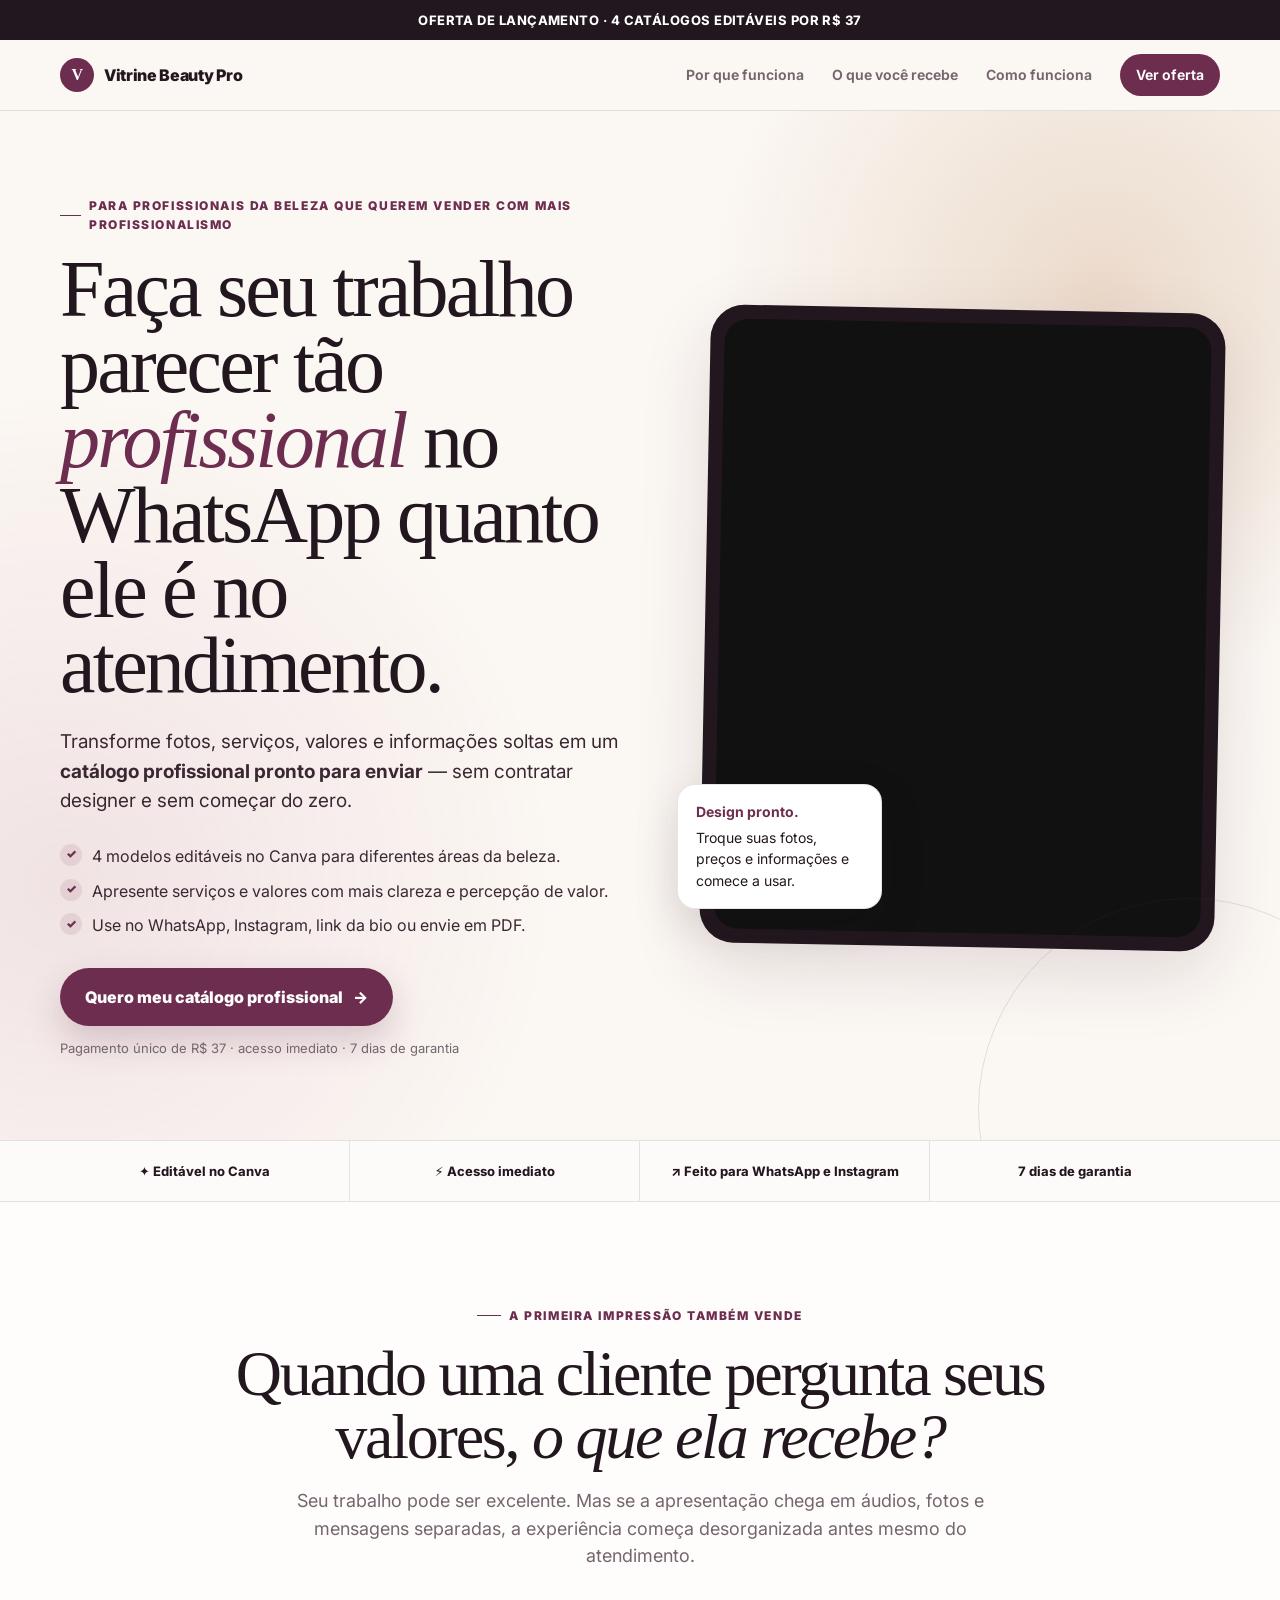
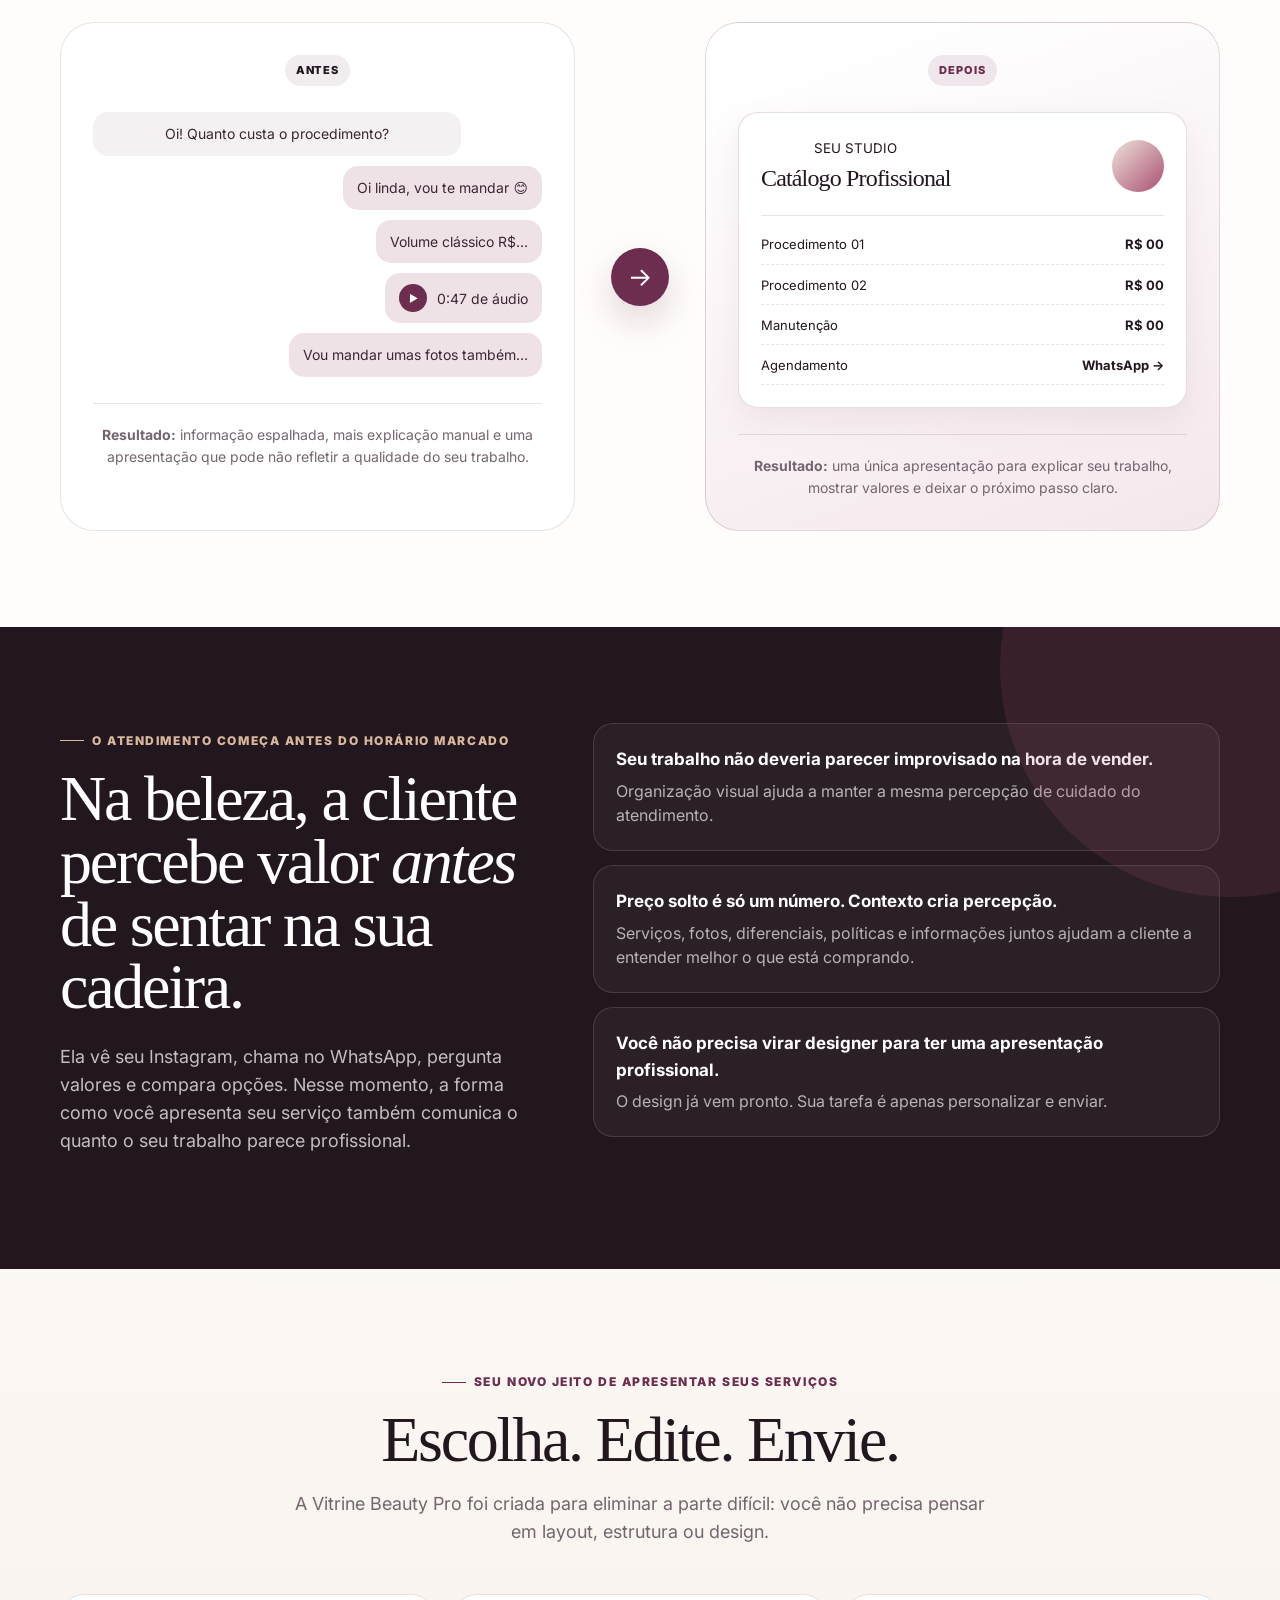
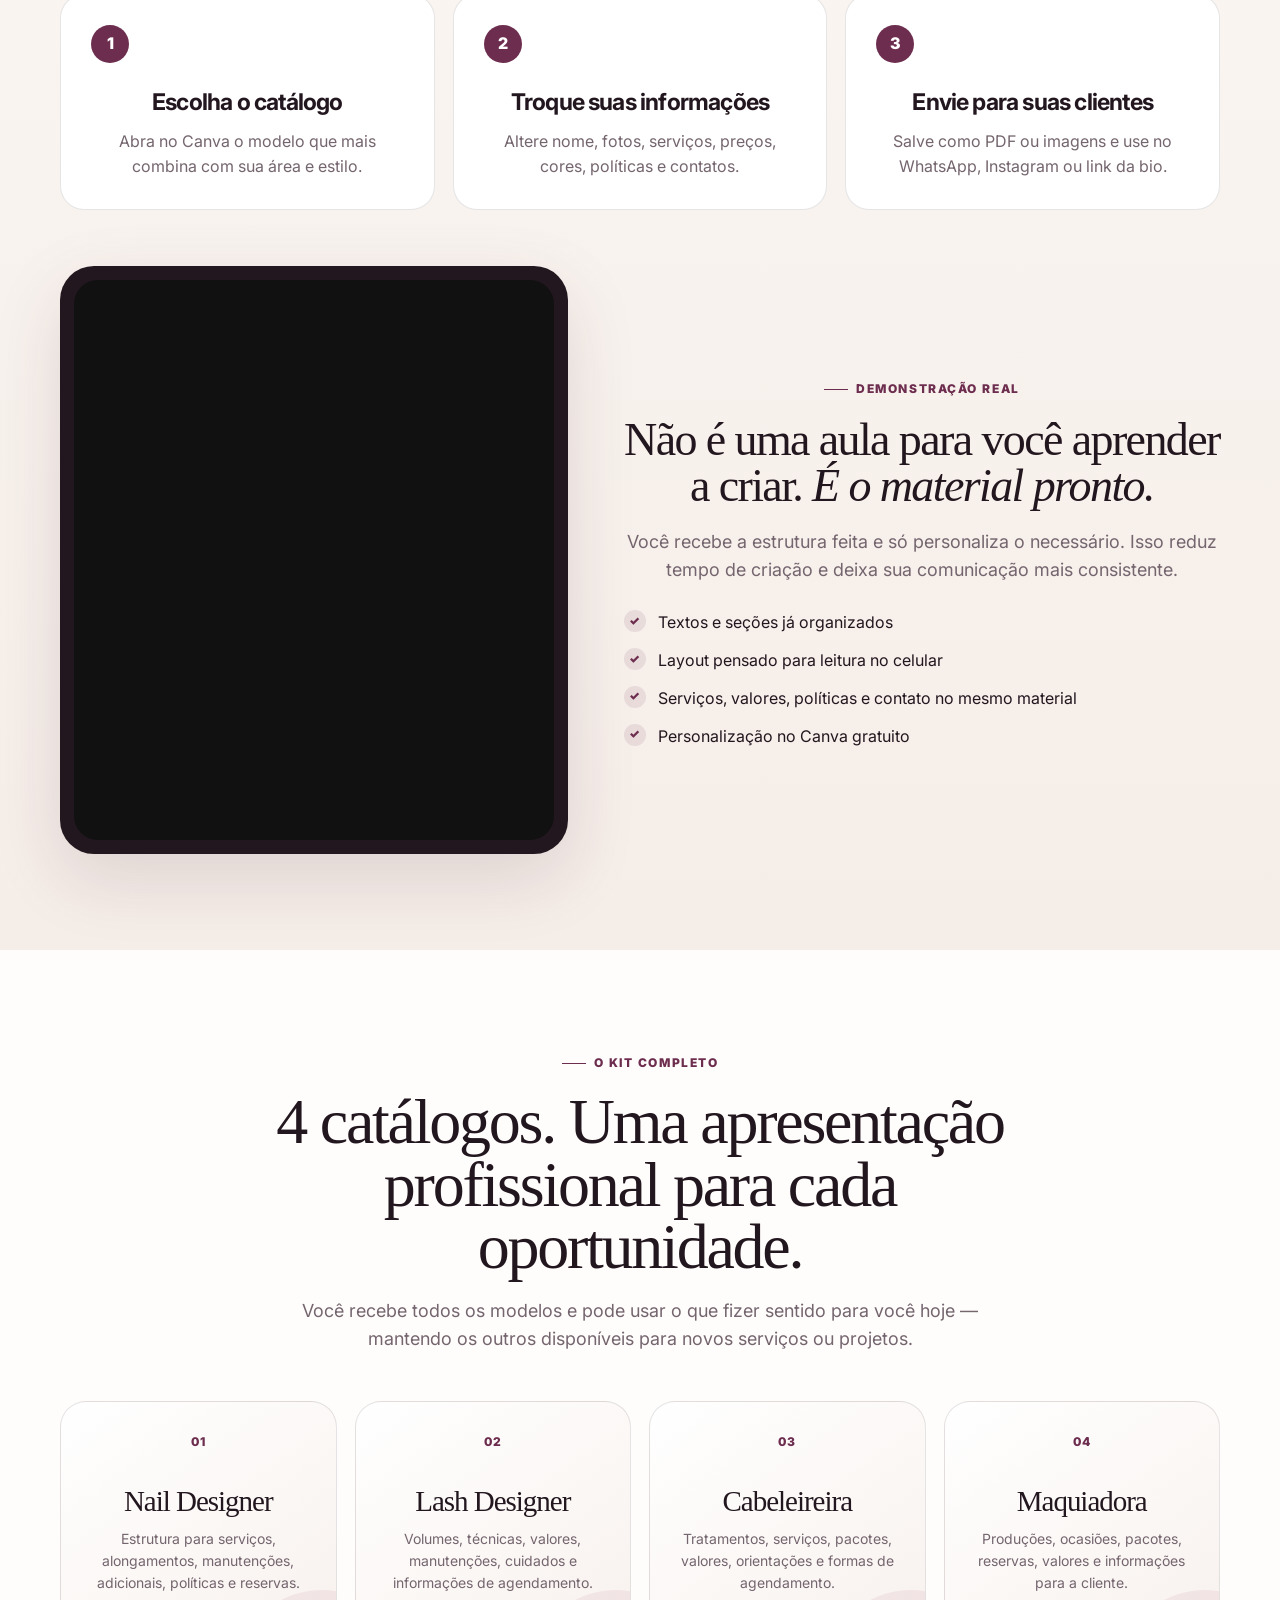
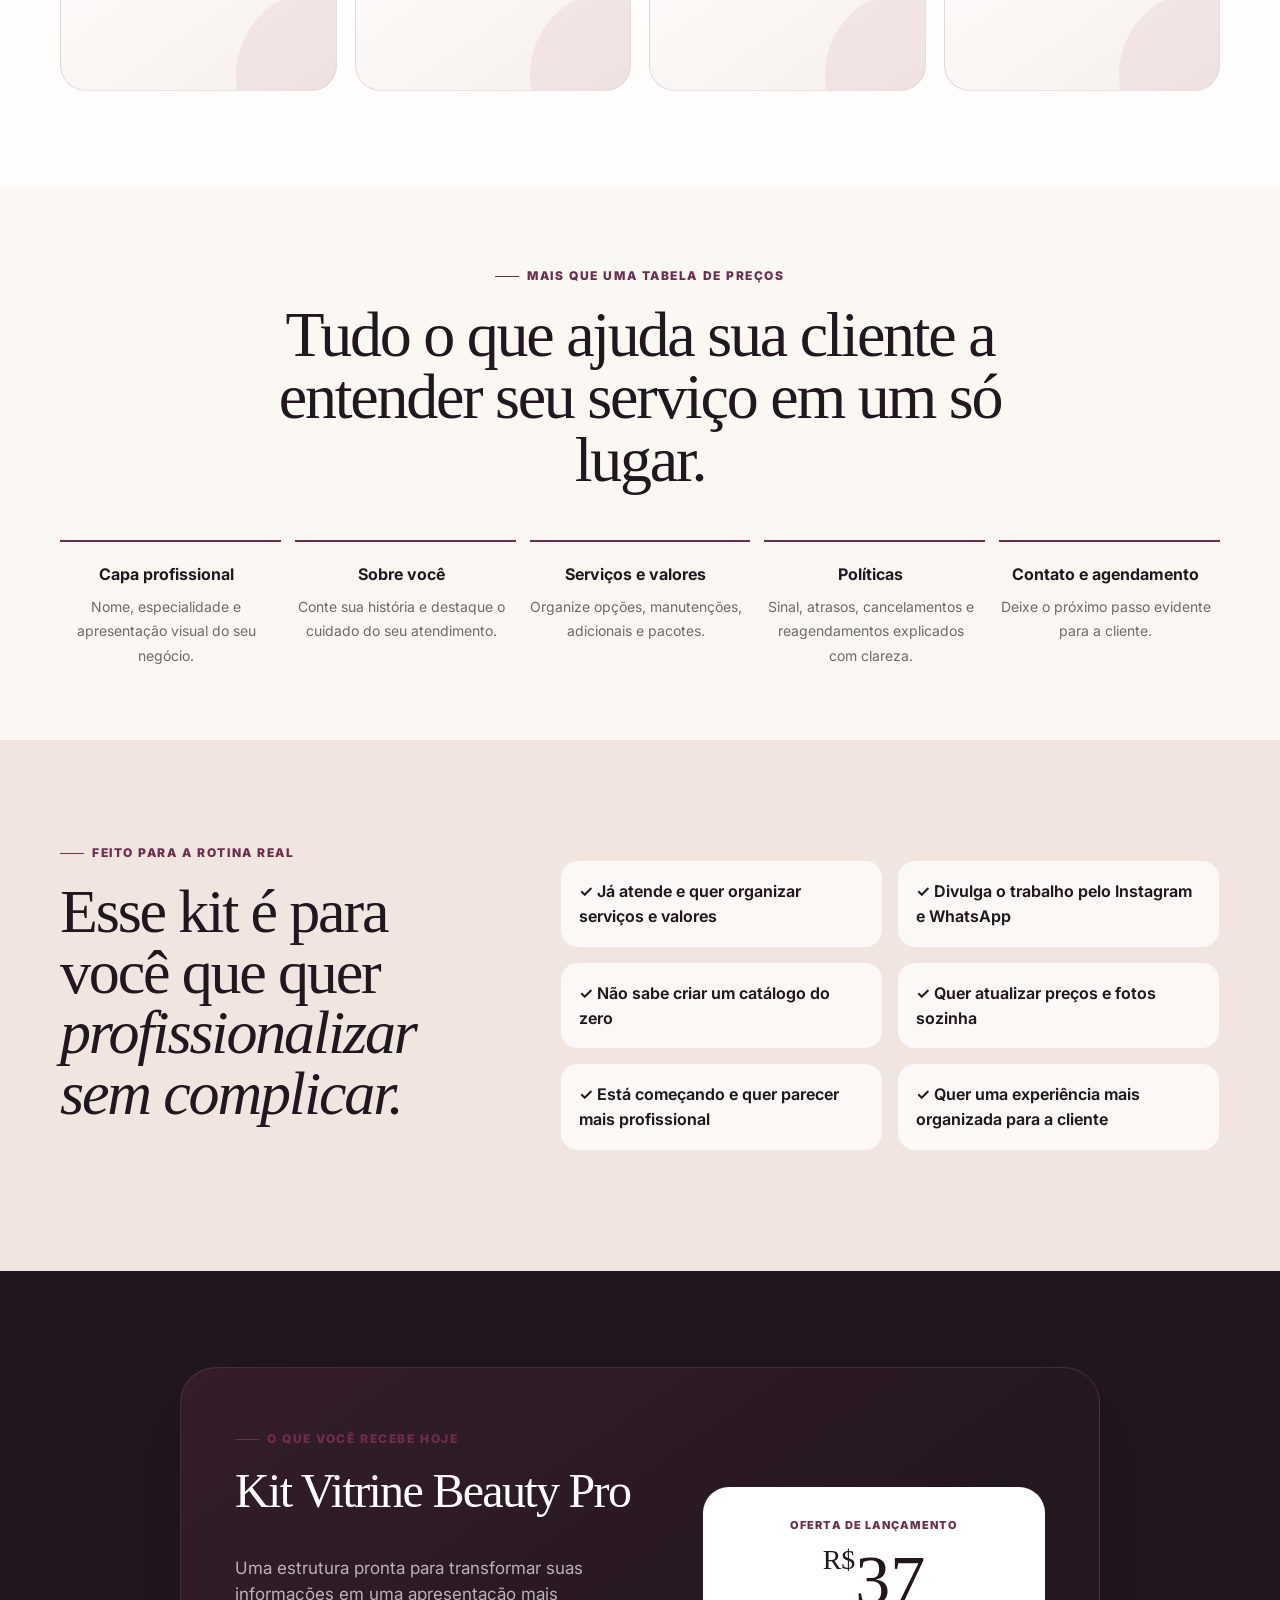
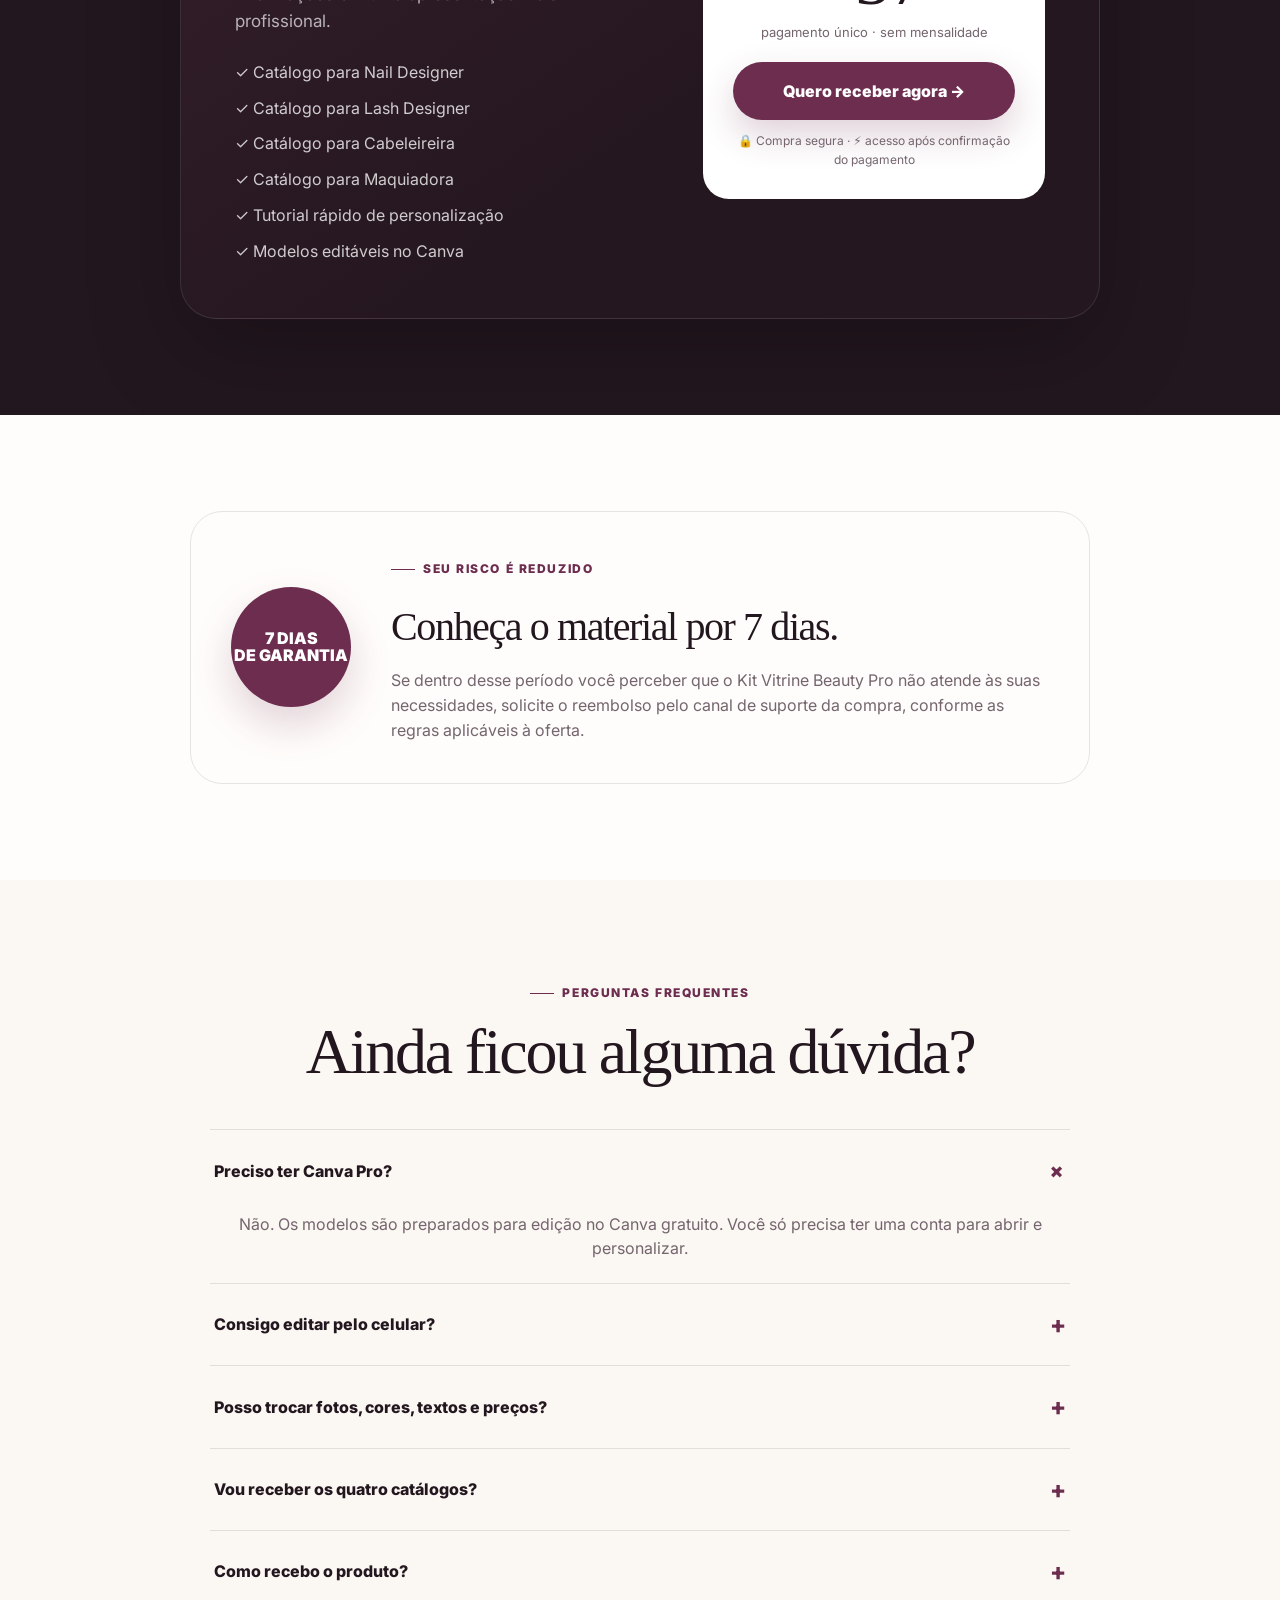
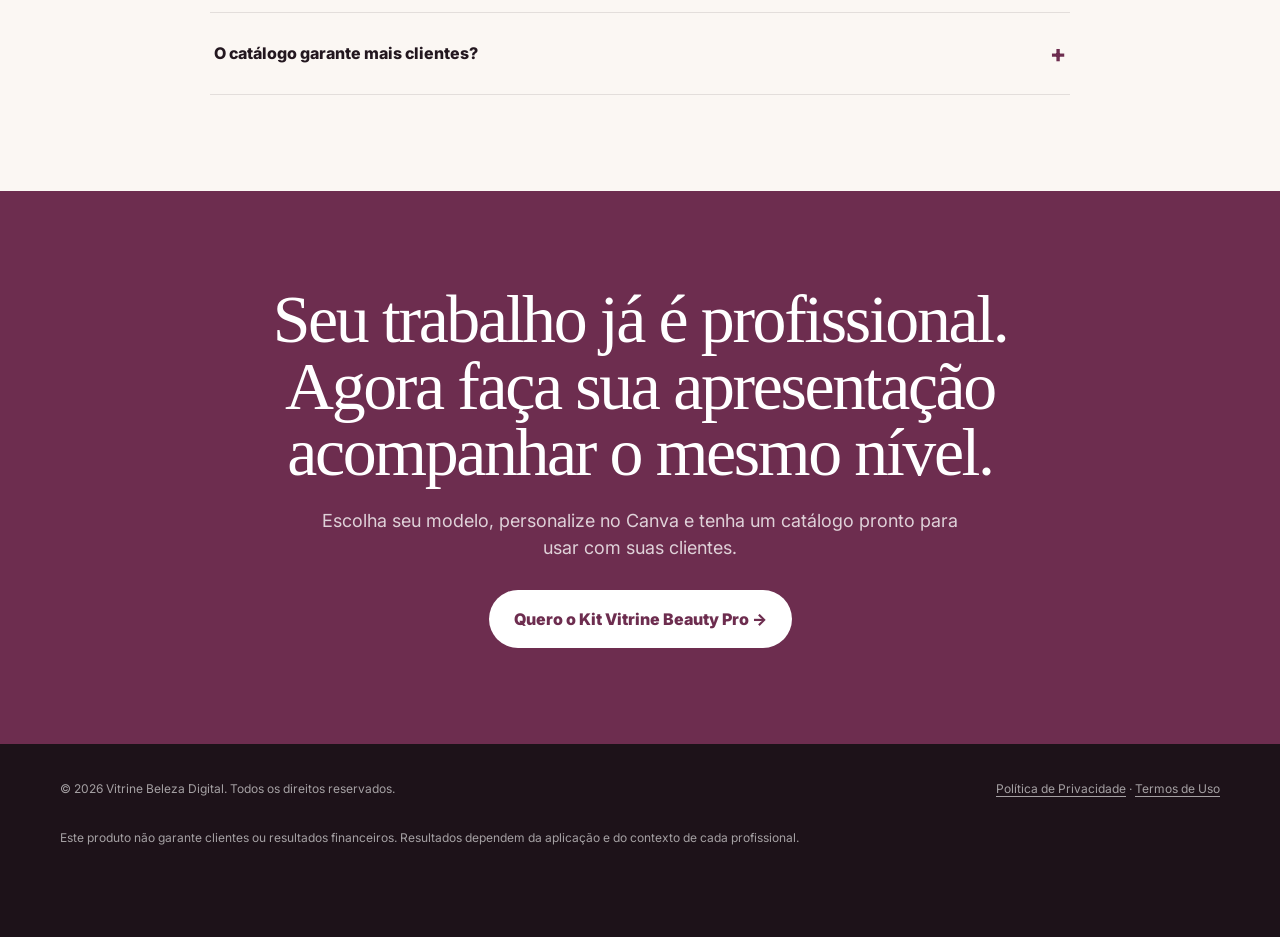
==== commit eeb1b9e2: "Add files via upload" ====
--- a/index.html
+++ b/index.html
@@ -1,289 +1,312 @@
 <!doctype html>
 <html lang="pt-BR">
 <head>
-  <meta charset="utf-8">
-  <meta name="viewport" content="width=device-width, initial-scale=1">
-  <meta name="theme-color" content="#5f213f">
-  <title>Kit Vitrine Beauty Pro | Catálogos editáveis para profissionais da beleza</title>
-  <meta name="description" content="Catálogos profissionais editáveis no Canva para Lash Designer, Nail Designer, Cabeleireira e Maquiadora. Personalize pelo celular e envie no WhatsApp.">
-  <meta property="og:type" content="website">
-  <meta property="og:locale" content="pt_BR">
-  <meta property="og:title" content="Kit Vitrine Beauty Pro">
-  <meta property="og:description" content="Transforme suas fotos, serviços e preços em uma apresentação profissional editável no Canva.">
-  <meta property="og:image" content="assets/images/nail-designer.webp">
-  <meta name="twitter:card" content="summary_large_image">
+  <meta charset="utf-8" />
+  <meta name="viewport" content="width=device-width, initial-scale=1" />
+  <meta name="theme-color" content="#23171f" />
+  <title>Vitrine Beauty Pro | Catálogos profissionais para beleza</title>
+  <meta name="description" content="4 catálogos profissionais editáveis no Canva para apresentar serviços, valores e atendimento de forma mais organizada e profissional." />
   <link rel="preconnect" href="https://fonts.googleapis.com">
   <link rel="preconnect" href="https://fonts.gstatic.com" crossorigin>
-  <link href="https://fonts.googleapis.com/css2?family=DM+Sans:wght@400;500;600;700&family=Playfair+Display:ital,wght@0,600;0,700;1,600&display=swap" rel="stylesheet">
-  <link rel="preload" href="assets/images/nail-designer.webp" as="image" type="image/webp">
-  <link rel="stylesheet" href="styles.css">
-  <link rel="icon" href="data:image/svg+xml,<svg xmlns=%22http://www.w3.org/2000/svg%22 viewBox=%220 0 100 100%22><rect width=%22100%22 height=%22100%22 rx=%2224%22 fill=%22%235f213f%22/><text x=%2250%22 y=%2267%22 font-size=%2258%22 text-anchor=%22middle%22 fill=%22white%22>V</text></svg>">
-  <script src="site-config.js"></script>
-  <script type="application/ld+json">
-  {
-    "@context": "https://schema.org",
-    "@type": "Product",
-    "name": "Kit Vitrine Beauty Pro",
-    "description": "Catálogos profissionais editáveis no Canva para profissionais da beleza.",
-    "brand": {"@type": "Brand", "name": "Vitrine Beleza Digital"},
-    "offers": {"@type": "Offer", "priceCurrency": "BRL", "price": "37.00", "availability": "https://schema.org/InStock"}
-  }
-  </script>
+  <link href="https://fonts.googleapis.com/css2?family=Inter:wght@400;500;600;700;800;900&display=swap" rel="stylesheet">
+  <link rel="stylesheet" href="styles.css" />
 </head>
 <body>
-  <a class="skip-link" href="#conteudo">Pular para o conteúdo</a>
-
-  <div class="announcement" role="note">
-    <span class="announcement__dot" aria-hidden="true"></span>
-    Oferta de lançamento: acesso imediato por R$ 37
+  <div class="offer-bar">OFERTA DE LANÇAMENTO · 4 CATÁLOGOS EDITÁVEIS POR R$ 37</div>
+
+  <nav class="nav" aria-label="Navegação principal">
+    <div class="container nav-inner">
+      <a class="brand" href="#top" aria-label="Vitrine Beauty Pro">
+        <span class="brand-mark">V</span>
+        <span>Vitrine Beauty Pro</span>
+      </a>
+      <div class="nav-links">
+        <a href="#problema">Por que funciona</a>
+        <a href="#kit">O que você recebe</a>
+        <a href="#como-funciona">Como funciona</a>
+        <a class="nav-buy" href="#oferta">Ver oferta</a>
+      </div>
+    </div>
+  </nav>
+
+  <main id="top">
+    <section class="hero">
+      <div class="container hero-grid">
+        <div class="hero-copy">
+          <span class="eyebrow">Para profissionais da beleza que querem vender com mais profissionalismo</span>
+          <h1>Faça seu trabalho parecer tão <em>profissional</em> no WhatsApp quanto ele é no atendimento.</h1>
+          <p class="hero-lead">Transforme fotos, serviços, valores e informações soltas em um <strong>catálogo profissional pronto para enviar</strong> — sem contratar designer e sem começar do zero.</p>
+          <ul class="hero-bullets">
+            <li><span class="check">✓</span><span>4 modelos editáveis no Canva para diferentes áreas da beleza.</span></li>
+            <li><span class="check">✓</span><span>Apresente serviços e valores com mais clareza e percepção de valor.</span></li>
+            <li><span class="check">✓</span><span>Use no WhatsApp, Instagram, link da bio ou envie em PDF.</span></li>
+          </ul>
+          <a class="cta" data-checkout href="#oferta">Quero meu catálogo profissional <span>→</span></a>
+          <div class="cta-note">Pagamento único de R$ 37 · acesso imediato · 7 dias de garantia</div>
+        </div>
+
+        <div class="hero-card-wrap" aria-label="Demonstração do catálogo profissional">
+          <div class="hero-card">
+            <div class="video-crop">
+              <video autoplay muted loop playsinline preload="metadata" aria-label="Prévia de catálogo profissional para lash designer">
+                <source src="assets/catalogo-demo-crop.mp4" type="video/mp4" />
+              </video>
+            </div>
+          </div>
+          <div class="floating-badge">
+            <strong>Design pronto.</strong>
+            Troque suas fotos, preços e informações e comece a usar.
+          </div>
+        </div>
+      </div>
+    </section>
+
+    <div class="trust-row">
+      <div class="container trust-grid">
+        <div class="trust-item">✦ Editável no Canva</div>
+        <div class="trust-item">⚡ Acesso imediato</div>
+        <div class="trust-item">↗ Feito para WhatsApp e Instagram</div>
+        <div class="trust-item">7 dias de garantia</div>
+      </div>
+    </div>
+
+    <section class="section problem" id="problema">
+      <div class="container center">
+        <span class="eyebrow">A primeira impressão também vende</span>
+        <h2 class="section-title">Quando uma cliente pergunta seus valores, <em>o que ela recebe?</em></h2>
+        <p class="section-subtitle">Seu trabalho pode ser excelente. Mas se a apresentação chega em áudios, fotos e mensagens separadas, a experiência começa desorganizada antes mesmo do atendimento.</p>
+
+        <div class="problem-grid">
+          <article class="problem-card">
+            <span class="problem-label">Antes</span>
+            <div class="chat">
+              <div class="bubble">Oi! Quanto custa o procedimento?</div>
+              <div class="bubble me">Oi linda, vou te mandar 😊</div>
+              <div class="bubble me">Volume clássico R$…</div>
+              <div class="bubble me voice"><span>▶</span><span>0:47 de áudio</span></div>
+              <div class="bubble me">Vou mandar umas fotos também…</div>
+            </div>
+            <div class="problem-bottom"><strong>Resultado:</strong> informação espalhada, mais explicação manual e uma apresentação que pode não refletir a qualidade do seu trabalho.</div>
+          </article>
+
+          <div class="arrow-circle">→</div>
+
+          <article class="problem-card after">
+            <span class="problem-label">Depois</span>
+            <div class="catalog-mini">
+              <div class="mini-top">
+                <div>
+                  <small>SEU STUDIO</small>
+                  <h3>Catálogo Profissional</h3>
+                </div>
+                <div class="avatar"></div>
+              </div>
+              <div class="services">
+                <div class="service-line"><span>Procedimento 01</span><strong>R$ 00</strong></div>
+                <div class="service-line"><span>Procedimento 02</span><strong>R$ 00</strong></div>
+                <div class="service-line"><span>Manutenção</span><strong>R$ 00</strong></div>
+                <div class="service-line"><span>Agendamento</span><strong>WhatsApp →</strong></div>
+              </div>
+            </div>
+            <div class="problem-bottom"><strong>Resultado:</strong> uma única apresentação para explicar seu trabalho, mostrar valores e deixar o próximo passo claro.</div>
+          </article>
+        </div>
+      </div>
+    </section>
+
+    <section class="section belief">
+      <div class="container belief-grid">
+        <div>
+          <span class="eyebrow">O atendimento começa antes do horário marcado</span>
+          <h2>Na beleza, a cliente percebe valor <em>antes</em> de sentar na sua cadeira.</h2>
+          <p>Ela vê seu Instagram, chama no WhatsApp, pergunta valores e compara opções. Nesse momento, a forma como você apresenta seu serviço também comunica o quanto o seu trabalho parece profissional.</p>
+        </div>
+        <div class="belief-points">
+          <div class="belief-point"><strong>Seu trabalho não deveria parecer improvisado na hora de vender.</strong><span>Organização visual ajuda a manter a mesma percepção de cuidado do atendimento.</span></div>
+          <div class="belief-point"><strong>Preço solto é só um número. Contexto cria percepção.</strong><span>Serviços, fotos, diferenciais, políticas e informações juntos ajudam a cliente a entender melhor o que está comprando.</span></div>
+          <div class="belief-point"><strong>Você não precisa virar designer para ter uma apresentação profissional.</strong><span>O design já vem pronto. Sua tarefa é apenas personalizar e enviar.</span></div>
+        </div>
+      </div>
+    </section>
+
+    <section class="section mechanism" id="como-funciona">
+      <div class="container center">
+        <span class="eyebrow">Seu novo jeito de apresentar seus serviços</span>
+        <h2 class="section-title">Escolha. Edite. Envie.</h2>
+        <p class="section-subtitle">A Vitrine Beauty Pro foi criada para eliminar a parte difícil: você não precisa pensar em layout, estrutura ou design.</p>
+
+        <div class="steps">
+          <article class="step"><div class="step-num">1</div><h3>Escolha o catálogo</h3><p>Abra no Canva o modelo que mais combina com sua área e estilo.</p></article>
+          <article class="step"><div class="step-num">2</div><h3>Troque suas informações</h3><p>Altere nome, fotos, serviços, preços, cores, políticas e contatos.</p></article>
+          <article class="step"><div class="step-num">3</div><h3>Envie para suas clientes</h3><p>Salve como PDF ou imagens e use no WhatsApp, Instagram ou link da bio.</p></article>
+        </div>
+
+        <div class="demo-grid">
+          <div class="demo-frame">
+            <div class="demo-crop">
+              <video autoplay muted loop playsinline preload="metadata" aria-label="Demonstração real do material editável">
+                <source src="assets/catalogo-demo-crop.mp4" type="video/mp4" />
+              </video>
+            </div>
+          </div>
+          <div class="demo-copy">
+            <span class="eyebrow">Demonstração real</span>
+            <h3>Não é uma aula para você aprender a criar. <em>É o material pronto.</em></h3>
+            <p>Você recebe a estrutura feita e só personaliza o necessário. Isso reduz tempo de criação e deixa sua comunicação mais consistente.</p>
+            <ul class="demo-list">
+              <li><span class="check">✓</span><span>Textos e seções já organizados</span></li>
+              <li><span class="check">✓</span><span>Layout pensado para leitura no celular</span></li>
+              <li><span class="check">✓</span><span>Serviços, valores, políticas e contato no mesmo material</span></li>
+              <li><span class="check">✓</span><span>Personalização no Canva gratuito</span></li>
+            </ul>
+          </div>
+        </div>
+      </div>
+    </section>
+
+    <section class="section kit" id="kit">
+      <div class="container center">
+        <span class="eyebrow">O kit completo</span>
+        <h2 class="section-title">4 catálogos. Uma apresentação profissional para cada oportunidade.</h2>
+        <p class="section-subtitle">Você recebe todos os modelos e pode usar o que fizer sentido para você hoje — mantendo os outros disponíveis para novos serviços ou projetos.</p>
+
+        <div class="kit-grid">
+          <article class="kit-card"><span class="n">01</span><h3>Nail Designer</h3><p>Estrutura para serviços, alongamentos, manutenções, adicionais, políticas e reservas.</p></article>
+          <article class="kit-card"><span class="n">02</span><h3>Lash Designer</h3><p>Volumes, técnicas, valores, manutenções, cuidados e informações de agendamento.</p></article>
+          <article class="kit-card"><span class="n">03</span><h3>Cabeleireira</h3><p>Tratamentos, serviços, pacotes, valores, orientações e formas de agendamento.</p></article>
+          <article class="kit-card"><span class="n">04</span><h3>Maquiadora</h3><p>Produções, ocasiões, pacotes, reservas, valores e informações para a cliente.</p></article>
+        </div>
+      </div>
+    </section>
+
+    <section class="section-tight">
+      <div class="container center">
+        <span class="eyebrow">Mais que uma tabela de preços</span>
+        <h2 class="section-title">Tudo o que ajuda sua cliente a entender seu serviço em um só lugar.</h2>
+        <div class="contents-grid">
+          <div class="content-item"><strong>Capa profissional</strong><span>Nome, especialidade e apresentação visual do seu negócio.</span></div>
+          <div class="content-item"><strong>Sobre você</strong><span>Conte sua história e destaque o cuidado do seu atendimento.</span></div>
+          <div class="content-item"><strong>Serviços e valores</strong><span>Organize opções, manutenções, adicionais e pacotes.</span></div>
+          <div class="content-item"><strong>Políticas</strong><span>Sinal, atrasos, cancelamentos e reagendamentos explicados com clareza.</span></div>
+          <div class="content-item"><strong>Contato e agendamento</strong><span>Deixe o próximo passo evidente para a cliente.</span></div>
+        </div>
+      </div>
+    </section>
+
+    <section class="section for-you">
+      <div class="container for-grid">
+        <div>
+          <span class="eyebrow">Feito para a rotina real</span>
+          <h2>Esse kit é para você que quer <em>profissionalizar sem complicar.</em></h2>
+        </div>
+        <div class="for-list">
+          <div class="for-item">✓ Já atende e quer organizar serviços e valores</div>
+          <div class="for-item">✓ Divulga o trabalho pelo Instagram e WhatsApp</div>
+          <div class="for-item">✓ Não sabe criar um catálogo do zero</div>
+          <div class="for-item">✓ Quer atualizar preços e fotos sozinha</div>
+          <div class="for-item">✓ Está começando e quer parecer mais profissional</div>
+          <div class="for-item">✓ Quer uma experiência mais organizada para a cliente</div>
+        </div>
+      </div>
+    </section>
+
+    <section class="section offer" id="oferta">
+      <div class="container">
+        <div class="offer-box">
+          <div class="offer-grid">
+            <div>
+              <span class="eyebrow">O que você recebe hoje</span>
+              <h2>Kit Vitrine Beauty Pro</h2>
+              <p style="color:rgba(255,255,255,.67);font-size:17px;">Uma estrutura pronta para transformar suas informações em uma apresentação mais profissional.</p>
+              <div class="stack">
+                <div>✓ Catálogo para Nail Designer</div>
+                <div>✓ Catálogo para Lash Designer</div>
+                <div>✓ Catálogo para Cabeleireira</div>
+                <div>✓ Catálogo para Maquiadora</div>
+                <div>✓ Tutorial rápido de personalização</div>
+                <div>✓ Modelos editáveis no Canva</div>
+              </div>
+            </div>
+            <div class="price-box">
+              <div class="price-small">Oferta de lançamento</div>
+              <div class="price"><sup>R$</sup>37</div>
+              <div class="price-note">pagamento único · sem mensalidade</div>
+              <a class="cta" data-checkout href="#">Quero receber agora →</a>
+              <div class="secure">🔒 Compra segura · ⚡ acesso após confirmação do pagamento</div>
+            </div>
+          </div>
+        </div>
+      </div>
+    </section>
+
+    <section class="section guarantee">
+      <div class="container">
+        <div class="guarantee-box">
+          <div class="seal">7 DIAS<br>DE GARANTIA</div>
+          <div>
+            <span class="eyebrow">Seu risco é reduzido</span>
+            <h2>Conheça o material por 7 dias.</h2>
+            <p>Se dentro desse período você perceber que o Kit Vitrine Beauty Pro não atende às suas necessidades, solicite o reembolso pelo canal de suporte da compra, conforme as regras aplicáveis à oferta.</p>
+          </div>
+        </div>
+      </div>
+    </section>
+
+    <section class="section faq" id="faq">
+      <div class="container center">
+        <span class="eyebrow">Perguntas frequentes</span>
+        <h2 class="section-title">Ainda ficou alguma dúvida?</h2>
+        <div class="faq-list">
+          <div class="faq-item open">
+            <button class="faq-question"><span>Preciso ter Canva Pro?</span><span>+</span></button>
+            <div class="faq-answer"><p>Não. Os modelos são preparados para edição no Canva gratuito. Você só precisa ter uma conta para abrir e personalizar.</p></div>
+          </div>
+          <div class="faq-item">
+            <button class="faq-question"><span>Consigo editar pelo celular?</span><span>+</span></button>
+            <div class="faq-answer"><p>Sim. Você pode personalizar pelo aplicativo do Canva no celular ou pelo computador.</p></div>
+          </div>
+          <div class="faq-item">
+            <button class="faq-question"><span>Posso trocar fotos, cores, textos e preços?</span><span>+</span></button>
+            <div class="faq-answer"><p>Sim. Nome, fotos, textos, cores, serviços, preços e contatos podem ser adaptados para a sua realidade e identidade visual.</p></div>
+          </div>
+          <div class="faq-item">
+            <button class="faq-question"><span>Vou receber os quatro catálogos?</span><span>+</span></button>
+            <div class="faq-answer"><p>Sim. A compra inclui os quatro modelos do kit: Nail Designer, Lash Designer, Cabeleireira e Maquiadora.</p></div>
+          </div>
+          <div class="faq-item">
+            <button class="faq-question"><span>Como recebo o produto?</span><span>+</span></button>
+            <div class="faq-answer"><p>Após a confirmação do pagamento, as instruções e os links de acesso são enviados para o e-mail informado no checkout.</p></div>
+          </div>
+          <div class="faq-item">
+            <button class="faq-question"><span>O catálogo garante mais clientes?</span><span>+</span></button>
+            <div class="faq-answer"><p>Não. Nenhum material pode garantir clientes ou faturamento. O objetivo do catálogo é ajudar você a apresentar seus serviços, valores e informações de forma mais clara, organizada e profissional.</p></div>
+          </div>
+        </div>
+      </div>
+    </section>
+
+    <section class="section final-cta">
+      <div class="container">
+        <h2>Seu trabalho já é profissional. Agora faça sua apresentação acompanhar o mesmo nível.</h2>
+        <p>Escolha seu modelo, personalize no Canva e tenha um catálogo pronto para usar com suas clientes.</p>
+        <a class="cta cta-light" data-checkout href="#">Quero o Kit Vitrine Beauty Pro →</a>
+      </div>
+    </section>
+  </main>
+
+  <footer class="footer">
+    <div class="container footer-grid">
+      <div>© 2026 Vitrine Beleza Digital. Todos os direitos reservados.</div>
+      <div><a href="#">Política de Privacidade</a> · <a href="#">Termos de Uso</a></div>
+      <div>Este produto não garante clientes ou resultados financeiros. Resultados dependem da aplicação e do contexto de cada profissional.</div>
+    </div>
+  </footer>
+
+  <div class="mobile-sticky">
+    <a class="cta" data-checkout href="#">Quero meu catálogo por R$ 37 →</a>
   </div>
 
-  <header class="site-header">
-    <div class="container site-header__inner">
-      <a class="brand" href="#inicio" aria-label="Vitrine Beauty Pro, início">
-        <span class="brand__mark">V</span>
-        <span>Vitrine <strong>Beauty Pro</strong></span>
-      </a>
-      <nav class="site-nav" aria-label="Navegação principal">
-        <a href="#catalogos">O que você recebe</a>
-        <a href="#como-funciona">Como funciona</a>
-        <a href="#duvidas">Dúvidas</a>
-      </nav>
-      <a class="button button--small checkout-link" href="#oferta" data-cta="header">Quero o kit</a>
-    </div>
-  </header>
-
-  <main id="conteudo">
-    <section class="hero" id="inicio">
-      <div class="hero__glow hero__glow--one" aria-hidden="true"></div>
-      <div class="hero__glow hero__glow--two" aria-hidden="true"></div>
-      <div class="container hero__grid">
-        <div class="hero__copy reveal">
-          <div class="eyebrow"><span>Feito para profissionais da beleza</span></div>
-          <h1>Seu trabalho já é profissional. <em>Sua apresentação também precisa ser.</em></h1>
-          <p class="hero__lead">Receba catálogos editáveis no Canva para organizar suas fotos, serviços, preços e atendimento em uma apresentação bonita e pronta para enviar.</p>
-
-          <ul class="hero__benefits" aria-label="Principais benefícios">
-            <li><span class="check" aria-hidden="true">✓</span> Edite pelo celular, mesmo sem saber design</li>
-            <li><span class="check" aria-hidden="true">✓</span> Use no WhatsApp, Instagram ou link da bio</li>
-            <li><span class="check" aria-hidden="true">✓</span> Atualize fotos e valores quando quiser</li>
-          </ul>
-
-          <div class="hero__action">
-            <a class="button button--primary button--wide checkout-link" href="#oferta" data-cta="hero">
-              Quero meu catálogo profissional <span aria-hidden="true">→</span>
-            </a>
-            <div class="purchase-notes" aria-label="Informações da compra">
-              <span>✓ Pagamento único</span><span>✓ Acesso imediato</span><span>✓ Garantia de 7 dias</span>
-            </div>
-          </div>
-        </div>
-
-        <div class="hero__visual reveal reveal--delay" aria-label="Prévia animada dos catálogos em celulares">
-          <div class="floating-badge floating-badge--top"><span class="floating-badge__icon">✦</span>Editável no Canva</div>
-
-          <div class="phone phone--back phone--light" tabindex="0" aria-label="Catálogo animado para lash designer. Clique para pausar.">
-            <div class="phone__speaker" aria-hidden="true"></div>
-            <div class="phone__screen">
-              <div class="portfolio portfolio--lash">
-                <article class="portfolio__page portfolio__cover">
-                  <img src="assets/images/lash-designer.webp" alt="Profissional lash designer em seu estúdio" width="960" height="1200">
-                  <div class="portfolio__shade"></div>
-                  <div class="portfolio__cover-copy"><small>BEAUTY STUDIO</small><h3>Catálogo<br><i>Lash Designer</i></h3><p>Serviços • Valores • Informações</p></div>
-                </article>
-                <article class="portfolio__page portfolio__intro">
-                  <span class="portfolio__kicker">Bem-vinda</span><h3>Realce sua beleza com leveza</h3>
-                  <p>Um atendimento pensado para valorizar cada olhar e respeitar a sua essência.</p>
-                  <div class="portfolio__portrait"><img src="assets/images/lash-designer.webp" alt="" width="960" height="1200" loading="lazy"></div>
-                </article>
-                <article class="portfolio__page portfolio__prices">
-                  <span class="portfolio__kicker">Serviços</span><h3>Técnicas e valores</h3>
-                  <div class="price-row"><span>Volume clássico</span><b>R$ 00</b></div><div class="price-row"><span>Volume brasileiro</span><b>R$ 00</b></div><div class="price-row"><span>Volume express</span><b>R$ 00</b></div><div class="price-row"><span>Manutenção</span><b>R$ 00</b></div>
-                </article>
-                <article class="portfolio__page portfolio__policy">
-                  <span class="portfolio__kicker">Informações</span><h3>Política de agendamento</h3>
-                  <ul><li>Atendimento com horário marcado</li><li>Sinal para confirmação</li><li>Reagendamento com antecedência</li><li>Formas de pagamento</li></ul>
-                  <div class="mini-cta">Vamos agendar?</div>
-                </article>
-              </div>
-            </div>
-            <div class="phone__home" aria-hidden="true"></div>
-          </div>
-
-          <div class="phone phone--front phone--dark" tabindex="0" aria-label="Catálogo animado para nail designer. Clique para pausar.">
-            <div class="phone__speaker" aria-hidden="true"></div>
-            <div class="phone__screen">
-              <div class="portfolio portfolio--nail">
-                <article class="portfolio__page portfolio__cover">
-                  <img src="assets/images/nail-designer.webp" alt="Profissional nail designer em seu estúdio" width="960" height="1200">
-                  <div class="portfolio__shade"></div>
-                  <div class="portfolio__cover-copy"><small>STUDIO BEAUTY</small><h3>Catálogo<br><i>Nail Designer</i></h3><p>Serviços • Valores • Agendamento</p></div>
-                </article>
-                <article class="portfolio__page portfolio__intro">
-                  <span class="portfolio__kicker">Sobre mim</span><h3>Beleza em cada detalhe</h3>
-                  <p>Procedimentos feitos com cuidado, higiene e atenção para unhas impecáveis.</p>
-                  <div class="portfolio__portrait"><img src="assets/images/nail-designer.webp" alt="" width="960" height="1200" loading="lazy"></div>
-                </article>
-                <article class="portfolio__page portfolio__prices">
-                  <span class="portfolio__kicker">Serviços</span><h3>Técnicas e valores</h3>
-                  <div class="price-row"><span>Fibra de vidro</span><b>R$ 00</b></div><div class="price-row"><span>Banho de gel</span><b>R$ 00</b></div><div class="price-row"><span>Esmaltação em gel</span><b>R$ 00</b></div><div class="price-row"><span>Manutenção</span><b>R$ 00</b></div>
-                </article>
-                <article class="portfolio__page portfolio__policy">
-                  <span class="portfolio__kicker">Agendamento</span><h3>Tudo explicado com clareza</h3>
-                  <ul><li>Horários e tolerância</li><li>Cancelamentos</li><li>Pagamento do sinal</li><li>Contato e localização</li></ul>
-                  <div class="mini-cta">Reserve seu horário</div>
-                </article>
-              </div>
-            </div>
-            <div class="phone__home" aria-hidden="true"></div>
-          </div>
-
-          <div class="floating-badge floating-badge--bottom"><span class="floating-badge__icon">↕</span>Role para ver</div>
-        </div>
-      </div>
-    </section>
-
-    <section class="profession-strip" aria-label="Profissões atendidas">
-      <div class="container profession-strip__inner"><span>Lash Designer</span><i>•</i><span>Nail Designer</span><i>•</i><span>Cabeleireira</span><i>•</i><span>Maquiadora</span></div>
-    </section>
-
-    <section class="section problem">
-      <div class="container problem__grid">
-        <div class="section-copy reveal">
-          <div class="eyebrow eyebrow--dark">A primeira impressão importa</div>
-          <h2>Quando alguém pede seus preços, o que você envia?</h2>
-          <p>Seu trabalho pode ser incrível. Mas valores soltos, áudios e várias fotos separadas podem fazer um serviço profissional parecer desorganizado.</p>
-          <p>Um catálogo reúne tudo o que a cliente precisa para conhecer seu trabalho e tomar uma decisão com mais segurança.</p>
-        </div>
-        <div class="comparison reveal reveal--delay">
-          <article class="comparison-card comparison-card--before">
-            <span class="comparison-card__label">Antes</span><div class="chat-bubble">Oi, quais são os valores?</div><div class="loose-message">Vou te mandar as fotos...</div><div class="loose-message loose-message--short">E os preços...</div><div class="loose-message loose-message--audio">▶ 0:47</div><p>Informações espalhadas e tempo perdido.</p>
-          </article>
-          <div class="comparison__arrow" aria-hidden="true">→</div>
-          <article class="comparison-card comparison-card--after">
-            <span class="comparison-card__label">Depois</span><div class="catalog-mini"><div class="catalog-mini__top">SEU STUDIO</div><h3>Catálogo<br><i>Profissional</i></h3><span>Serviços • Valores • Contato</span></div><p>Uma apresentação clara, bonita e pronta para enviar.</p>
-          </article>
-        </div>
-      </div>
-    </section>
-
-    <section class="section section--soft" id="catalogos">
-      <div class="container">
-        <div class="section-heading section-heading--center reveal">
-          <div class="eyebrow">O kit completo</div><h2>Escolha sua área e comece com uma estrutura pronta</h2>
-          <p>Você recebe os quatro modelos. Use o catálogo da sua especialidade agora e mantenha os outros disponíveis sempre que precisar.</p>
-        </div>
-        <div class="catalog-grid">
-          <article class="catalog-card reveal"><img src="assets/images/nail-designer.webp" alt="Nail designer profissional em estúdio de unhas" width="960" height="1200" loading="lazy"><div class="catalog-card__overlay"></div><div class="catalog-card__content"><span>01</span><h3>Nail Designer</h3><p>Serviços, técnicas, manutenções e políticas.</p></div></article>
-          <article class="catalog-card reveal reveal--delay-1"><img src="assets/images/lash-designer.webp" alt="Lash designer profissional em estúdio de cílios" width="960" height="1200" loading="lazy"><div class="catalog-card__overlay"></div><div class="catalog-card__content"><span>02</span><h3>Lash Designer</h3><p>Volumes, procedimentos, valores e cuidados.</p></div></article>
-          <article class="catalog-card reveal reveal--delay-2"><img src="assets/images/hair-stylist.webp" alt="Cabeleireira profissional em salão" width="960" height="1200" loading="lazy"><div class="catalog-card__overlay"></div><div class="catalog-card__content"><span>03</span><h3>Cabeleireira</h3><p>Tratamentos, serviços, pacotes e agendamento.</p></div></article>
-          <article class="catalog-card reveal reveal--delay-3"><img src="assets/images/makeup-artist.webp" alt="Maquiadora profissional em estúdio" width="960" height="1200" loading="lazy"><div class="catalog-card__overlay"></div><div class="catalog-card__content"><span>04</span><h3>Maquiadora</h3><p>Produções, ocasiões, valores e reservas.</p></div></article>
-        </div>
-      </div>
-    </section>
-
-    <section class="section demo-section">
-      <div class="container demo-section__grid">
-        <div class="video-device reveal">
-          <div class="video-device__camera" aria-hidden="true"></div>
-          <video autoplay muted loop playsinline poster="assets/images/canva-demo-poster.webp" aria-label="Demonstração de edição do catálogo no Canva"><source src="assets/video/canva-demo.mp4" type="video/mp4"></video>
-          <span class="video-device__tag">Demonstração real</span>
-        </div>
-        <div class="section-copy reveal reveal--delay">
-          <div class="eyebrow eyebrow--dark">Sem começar do zero</div><h2>O design já está pronto. Você só troca suas informações.</h2>
-          <p>Abra o modelo no Canva, substitua nome, fotos, serviços, preços e contato. Depois, salve e envie para suas clientes.</p>
-          <div class="feature-list">
-            <div><span>01</span><p><strong>Textos organizados</strong><br>Uma estrutura profissional para você adaptar.</p></div>
-            <div><span>02</span><p><strong>Edição simples</strong><br>Altere pelo celular ou computador.</p></div>
-            <div><span>03</span><p><strong>Uso imediato</strong><br>Envie como PDF ou imagens pelo WhatsApp.</p></div>
-          </div>
-          <a class="text-link checkout-link" href="#oferta" data-cta="demo">Quero personalizar o meu <span aria-hidden="true">→</span></a>
-        </div>
-      </div>
-    </section>
-
-    <section class="section included">
-      <div class="container included__grid">
-        <div class="section-copy reveal"><div class="eyebrow">Mais que uma tabela de preços</div><h2>Tudo o que sua cliente precisa, reunido em um só material</h2></div>
-        <div class="included__list reveal reveal--delay">
-          <div class="included-item"><span>01</span><div><h3>Capa profissional</h3><p>Nome, foto e especialidade com uma apresentação marcante.</p></div></div>
-          <div class="included-item"><span>02</span><div><h3>Sobre você</h3><p>Espaço para contar sua história e valorizar seu atendimento.</p></div></div>
-          <div class="included-item"><span>03</span><div><h3>Serviços e valores</h3><p>Organize opções, manutenções, adicionais e pacotes.</p></div></div>
-          <div class="included-item"><span>04</span><div><h3>Políticas de agendamento</h3><p>Explique sinal, atrasos, cancelamentos e reagendamentos.</p></div></div>
-          <div class="included-item"><span>05</span><div><h3>Pagamento e contato</h3><p>Facilite o próximo passo com formas de pagamento e agendamento.</p></div></div>
-        </div>
-      </div>
-    </section>
-
-    <section class="section section--wine" id="como-funciona">
-      <div class="container">
-        <div class="section-heading section-heading--center section-heading--light reveal"><div class="eyebrow eyebrow--light">Simples de usar</div><h2>Troque, salve e envie</h2><p>Você não precisa contratar uma designer nem passar horas tentando montar uma apresentação.</p></div>
-        <div class="steps">
-          <article class="step-card reveal"><span class="step-card__number">1</span><div class="step-card__icon">✦</div><h3>Escolha o catálogo</h3><p>Abra no Canva o modelo da sua área de atuação.</p></article>
-          <article class="step-card reveal reveal--delay-1"><span class="step-card__number">2</span><div class="step-card__icon">✎</div><h3>Personalize</h3><p>Troque suas fotos, informações, cores e valores.</p></article>
-          <article class="step-card reveal reveal--delay-2"><span class="step-card__number">3</span><div class="step-card__icon">↗</div><h3>Envie para clientes</h3><p>Salve no celular e compartilhe sempre que precisar.</p></article>
-        </div>
-      </div>
-    </section>
-
-    <section class="section audience">
-      <div class="container audience__grid">
-        <div class="audience__portrait reveal"><img src="assets/images/makeup-artist.webp" alt="Profissional da beleza em seu estúdio" width="960" height="1200" loading="lazy"><div class="audience__quote">“Meu trabalho merece ser apresentado com o mesmo cuidado que eu entrego em cada atendimento.”</div></div>
-        <div class="section-copy reveal reveal--delay">
-          <div class="eyebrow eyebrow--dark">Este kit é para você que...</div><h2>Quer profissionalizar sua apresentação sem complicar sua rotina</h2>
-          <ul class="large-checks"><li><span>✓</span> Já atende e quer organizar serviços e valores</li><li><span>✓</span> Divulga seu trabalho pelo Instagram e WhatsApp</li><li><span>✓</span> Não sabe criar um catálogo do zero</li><li><span>✓</span> Quer editar tudo sozinha quando precisar</li><li><span>✓</span> Deseja transmitir mais cuidado e profissionalismo</li></ul>
-        </div>
-      </div>
-    </section>
-
-    <section class="section offer-section" id="oferta">
-      <div class="offer-section__glow" aria-hidden="true"></div>
-      <div class="container offer-section__grid">
-        <div class="offer-copy reveal">
-          <div class="eyebrow eyebrow--light">O que você recebe hoje</div><h2>Kit Vitrine<br><i>Beauty Pro</i></h2><p>Uma estrutura pronta para transformar suas informações em uma apresentação profissional.</p>
-          <ul><li><span>✓</span> Catálogo para Nail Designer</li><li><span>✓</span> Catálogo para Lash Designer</li><li><span>✓</span> Catálogo para Cabeleireira</li><li><span>✓</span> Catálogo para Maquiadora</li><li><span>✓</span> Tutorial rápido de personalização</li><li><span>✓</span> Modelos editáveis no Canva</li></ul>
-        </div>
-        <article class="price-card reveal reveal--delay">
-          <span class="price-card__badge">Oferta de lançamento</span><p class="price-card__intro">Leve o kit completo por</p><div class="price"><span>R$</span><strong>37</strong><sup>,00</sup></div><p class="price-card__payment">pagamento único • sem mensalidade</p>
-          <a class="button button--primary button--wide checkout-link" href="#oferta" data-cta="offer">Quero receber agora <span aria-hidden="true">→</span></a>
-          <div class="secure-notes"><span>🔒 Compra segura</span><span>⚡ Acesso imediato</span></div><div class="price-card__divider"></div><p class="price-card__small">Você receberá as instruções de acesso no e-mail informado no momento da compra.</p>
-        </article>
-      </div>
-    </section>
-
-    <section class="section guarantee">
-      <div class="container guarantee__card reveal">
-        <div class="guarantee__seal"><span>7</span><small>DIAS</small></div>
-        <div><div class="eyebrow eyebrow--dark">Seu risco é zero</div><h2>Você tem 7 dias para conhecer o material</h2><p>Se dentro desse período você perceber que o Kit Vitrine Beauty Pro não atende às suas necessidades, solicite o reembolso pelo canal de suporte da compra.</p></div>
-      </div>
-    </section>
-
-    <section class="section faq" id="duvidas">
-      <div class="container faq__grid">
-        <div class="section-copy reveal"><div class="eyebrow eyebrow--dark">Perguntas frequentes</div><h2>Ainda ficou com alguma dúvida?</h2><p>Aqui estão as respostas para as principais perguntas antes da compra.</p></div>
-        <div class="faq__list reveal reveal--delay">
-          <details><summary>Preciso ter Canva Pro?<span>+</span></summary><p>Não. Os modelos serão preparados para edição no Canva gratuito. Você só precisa criar uma conta para abrir e personalizar.</p></details>
-          <details><summary>Consigo editar pelo celular?<span>+</span></summary><p>Sim. Você pode usar o aplicativo do Canva no celular ou abrir pelo computador.</p></details>
-          <details><summary>Posso trocar fotos, cores e preços?<span>+</span></summary><p>Sim. Nome, fotos, textos, cores, serviços, preços e contatos podem ser adaptados à sua identidade.</p></details>
-          <details><summary>Como vou receber o produto?<span>+</span></summary><p>Após a confirmação do pagamento, as instruções e os links de acesso serão enviados para o e-mail informado na compra.</p></details>
-          <details><summary>Vou receber os quatro catálogos?<span>+</span></summary><p>Sim. A compra inclui os modelos para Nail Designer, Lash Designer, Cabeleireira e Maquiadora.</p></details>
-          <details><summary>O catálogo garante novos clientes?<span>+</span></summary><p>Não existe garantia de clientes ou faturamento. O catálogo ajuda a organizar e apresentar seu trabalho, seus serviços e seus valores de maneira mais profissional.</p></details>
-        </div>
-      </div>
-    </section>
-
-    <section class="final-cta">
-      <div class="container final-cta__inner reveal"><span class="final-cta__spark" aria-hidden="true">✦</span><p>Seu trabalho já merece uma apresentação à altura.</p><h2>Comece hoje com seu catálogo profissional.</h2><a class="button button--light checkout-link" href="#oferta" data-cta="final">Quero o Kit Vitrine Beauty Pro <span aria-hidden="true">→</span></a></div>
-    </section>
-  </main>
-
-  <footer class="site-footer">
-    <div class="container site-footer__inner"><div class="brand brand--footer"><span class="brand__mark">V</span><span>Vitrine <strong>Beauty Pro</strong></span></div><p>© <span id="current-year"></span> Vitrine Beleza Digital. Todos os direitos reservados.</p><nav aria-label="Links legais"><a href="privacy.html">Política de Privacidade</a><a href="terms.html">Termos de Uso</a></nav></div>
-    <p class="disclaimer">Este produto não garante clientes ou resultados financeiros. Os resultados dependem da aplicação e do contexto de cada profissional.</p>
-  </footer>
-
-  <div class="mobile-bar" id="mobile-bar" aria-label="Comprar Kit Vitrine Beauty Pro"><div><small>Pagamento único</small><strong>R$ 37,00</strong></div><a class="button button--primary checkout-link" href="#oferta" data-cta="mobile-sticky">Quero agora</a></div>
-  <div class="toast" id="config-toast" role="status" aria-live="polite"><strong>Checkout em configuração</strong><span>Adicione o link de pagamento no arquivo site-config.js.</span></div>
-  <script src="script.js" defer></script>
+  <script src="site-config.js"></script>
+  <script src="script.js"></script>
 </body>
 </html>
--- a/styles.css
+++ b/styles.css
@@ -1,424 +1,373 @@
 :root {
-  --wine: #5f213f;
-  --wine-deep: #3e1228;
-  --wine-light: #8b3c61;
-  --rose: #c98591;
-  --gold: #c69b72;
-  --cream: #f8f3ed;
-  --ivory: #fffdf9;
-  --paper: #f4eee7;
-  --ink: #1d171b;
-  --muted: #726970;
-  --line: rgba(61, 36, 50, .13);
-  --shadow: 0 28px 70px rgba(58, 24, 44, .14);
-  --radius: 24px;
-  --serif: "Playfair Display", Georgia, serif;
-  --sans: "DM Sans", system-ui, -apple-system, BlinkMacSystemFont, "Segoe UI", sans-serif;
+  --ink: #23171f;
+  --ink-2: #3a2732;
+  --plum: #6d2d4f;
+  --plum-dark: #4c1f38;
+  --rose: #a94f73;
+  --champagne: #d8b79a;
+  --sand: #efe3d9;
+  --cream: #fbf7f3;
+  --paper: #fffdfb;
+  --muted: #74656e;
+  --line: rgba(35, 23, 31, .11);
+  --success: #2f765d;
+  --shadow: 0 24px 70px rgba(63, 28, 48, .13);
+  --radius-xl: 34px;
+  --radius-lg: 24px;
+  --radius-md: 16px;
 }
 
 * { box-sizing: border-box; }
 html { scroll-behavior: smooth; }
 body {
   margin: 0;
+  font-family: Inter, ui-sans-serif, system-ui, -apple-system, BlinkMacSystemFont, "Segoe UI", sans-serif;
   color: var(--ink);
-  background: var(--ivory);
-  font-family: var(--sans);
+  background: var(--cream);
+  line-height: 1.55;
   -webkit-font-smoothing: antialiased;
-  overflow-x: hidden;
-}
-img, video { display: block; max-width: 100%; }
+}
+
+h1,h2,h3,p { margin-top: 0; }
+h1,h2,h3 { letter-spacing: -.035em; }
 a { color: inherit; text-decoration: none; }
-button, input, summary { font: inherit; }
-::selection { background: rgba(95, 33, 63, .18); }
-
-.container { width: min(1160px, calc(100% - 40px)); margin-inline: auto; }
-.skip-link { position: fixed; z-index: 1000; top: 8px; left: 8px; padding: 10px 14px; background: #fff; color: #000; border-radius: 8px; transform: translateY(-160%); }
-.skip-link:focus { transform: none; }
-
-.announcement {
-  min-height: 34px;
-  padding: 8px 20px;
+img,video { max-width: 100%; display: block; }
+button { font: inherit; }
+
+.container { width: min(1160px, calc(100% - 40px)); margin: 0 auto; }
+.section { padding: 96px 0; }
+.section-tight { padding: 72px 0; }
+.center { text-align: center; }
+.eyebrow {
+  display: inline-flex;
+  align-items: center;
+  gap: 8px;
+  margin-bottom: 18px;
+  color: var(--plum);
+  font-size: 12px;
+  font-weight: 850;
+  letter-spacing: .13em;
+  text-transform: uppercase;
+}
+.eyebrow::before { content: ''; width: 24px; height: 1px; background: currentColor; }
+.section-title {
+  max-width: 830px;
+  margin: 0 auto 18px;
+  font-family: Georgia, "Times New Roman", serif;
+  font-size: clamp(38px, 5vw, 64px);
+  line-height: .98;
+  font-weight: 500;
+}
+.section-subtitle {
+  max-width: 720px;
+  margin: 0 auto;
+  color: var(--muted);
+  font-size: 18px;
+}
+
+.offer-bar {
+  background: var(--ink);
+  color: #fff;
+  text-align: center;
+  padding: 10px 16px;
+  font-size: 13px;
+  font-weight: 750;
+  letter-spacing: .035em;
+}
+
+.nav {
+  position: sticky;
+  top: 0;
+  z-index: 40;
+  background: rgba(251,247,243,.86);
+  backdrop-filter: blur(14px);
+  border-bottom: 1px solid var(--line);
+}
+.nav-inner {
+  height: 70px;
   display: flex;
   align-items: center;
-  justify-content: center;
-  gap: 9px;
-  text-align: center;
-  color: #fff;
-  background: var(--wine-deep);
-  font-size: 12px;
-  font-weight: 700;
-  letter-spacing: .04em;
-  text-transform: uppercase;
-}
-.announcement__dot { width: 7px; height: 7px; border-radius: 50%; background: #f0b6be; box-shadow: 0 0 0 5px rgba(240, 182, 190, .13); }
-
-.site-header { position: relative; z-index: 50; background: rgba(255, 253, 249, .9); border-bottom: 1px solid var(--line); backdrop-filter: blur(14px); }
-.site-header__inner { min-height: 76px; display: flex; align-items: center; justify-content: space-between; gap: 32px; }
-.brand { display: inline-flex; align-items: center; gap: 11px; font-family: var(--serif); font-size: 19px; white-space: nowrap; }
-.brand strong { color: var(--wine); font-weight: 700; }
-.brand__mark { width: 36px; height: 36px; display: grid; place-items: center; color: #fff; background: var(--wine); border-radius: 50% 50% 50% 12px; font-family: var(--serif); font-size: 19px; font-weight: 700; }
-.site-nav { display: flex; gap: 30px; color: var(--muted); font-size: 14px; font-weight: 600; }
-.site-nav a { transition: color .2s ease; }
-.site-nav a:hover { color: var(--wine); }
-
-.button {
-  display: inline-flex;
-  min-height: 54px;
-  padding: 0 24px;
-  align-items: center;
-  justify-content: center;
-  gap: 14px;
-  border: 0;
-  border-radius: 999px;
-  font-weight: 700;
-  text-align: center;
-  cursor: pointer;
-  transition: transform .2s ease, box-shadow .2s ease, background .2s ease;
-}
-.button:hover { transform: translateY(-2px); }
-.button--small { min-height: 42px; padding-inline: 20px; color: #fff; background: var(--wine); font-size: 14px; }
-.button--primary { color: #fff; background: linear-gradient(135deg, var(--wine-light), var(--wine-deep)); box-shadow: 0 14px 30px rgba(95, 33, 63, .24); }
-.button--primary:hover { box-shadow: 0 18px 38px rgba(95, 33, 63, .32); }
-.button--wide { min-width: min(100%, 370px); }
-.button--light { color: var(--wine-deep); background: #fff; box-shadow: 0 15px 30px rgba(35, 11, 25, .18); }
-
-.hero { position: relative; padding: 86px 0 104px; background: radial-gradient(circle at 70% 15%, #f3e4e1 0, transparent 34%), linear-gradient(135deg, #fffdf9, #faf5ef); overflow: hidden; }
-.hero__grid { display: grid; grid-template-columns: 1.02fr .98fr; align-items: center; gap: 74px; }
-.hero__copy { position: relative; z-index: 3; }
-.hero__copy h1 { max-width: 720px; margin: 22px 0; font-family: var(--serif); font-size: clamp(47px, 5.1vw, 72px); line-height: .99; letter-spacing: -.045em; }
-.hero__copy h1 em { display: block; color: var(--wine); font-weight: 600; }
-.hero__lead { max-width: 640px; margin: 0 0 28px; color: var(--muted); font-size: 18px; line-height: 1.65; }
-.eyebrow { display: inline-flex; align-items: center; gap: 8px; color: var(--wine); font-size: 12px; font-weight: 700; letter-spacing: .11em; text-transform: uppercase; }
-.eyebrow::before { content: ""; width: 30px; height: 1px; background: currentColor; }
-.eyebrow--dark { color: var(--wine); }
-.eyebrow--light { color: #f2c5cd; }
-.hero__benefits { margin: 0 0 34px; padding: 0; list-style: none; display: grid; gap: 13px; color: #373038; font-size: 15px; }
-.hero__benefits li { display: flex; align-items: center; gap: 11px; }
-.check { flex: 0 0 23px; width: 23px; height: 23px; display: grid; place-items: center; color: #fff; background: var(--wine); border-radius: 50%; font-size: 12px; font-weight: 800; }
-.hero__action { display: grid; gap: 15px; justify-items: start; }
-.purchase-notes { display: flex; flex-wrap: wrap; gap: 9px 16px; color: var(--muted); font-size: 12px; }
-.hero__glow { position: absolute; border-radius: 50%; filter: blur(1px); pointer-events: none; }
-.hero__glow--one { width: 420px; height: 420px; top: -230px; right: -120px; background: rgba(197, 139, 151, .22); }
-.hero__glow--two { width: 170px; height: 170px; left: -70px; bottom: 8px; border: 1px solid rgba(95, 33, 63, .12); }
-
-.hero__visual { position: relative; min-height: 670px; display: grid; place-items: center; }
-.phone { position: absolute; width: 278px; height: 573px; padding: 11px; border-radius: 44px; background: #161315; box-shadow: 0 35px 70px rgba(39, 17, 30, .27), inset 0 0 0 1px rgba(255, 255, 255, .2); transition: transform .3s ease; cursor: pointer; }
-.phone:hover { transform: translateY(-5px) rotate(0deg); }
-.phone--front { right: 29px; bottom: 25px; z-index: 2; transform: rotate(4deg); }
-.phone--back { left: 20px; top: 22px; z-index: 1; transform: rotate(-7deg) scale(.9); opacity: .96; }
-.phone__screen { width: 100%; height: 100%; overflow: hidden; border-radius: 35px; background: #f5efe9; }
-.phone__speaker { position: absolute; z-index: 4; top: 18px; left: 50%; width: 82px; height: 22px; border-radius: 999px; transform: translateX(-50%); background: #141113; }
-.phone__home { position: absolute; z-index: 4; bottom: 16px; left: 50%; width: 90px; height: 4px; border-radius: 999px; transform: translateX(-50%); background: rgba(255, 255, 255, .72); }
-.portfolio { width: 100%; animation: portfolio-scroll 16s ease-in-out infinite alternate; }
-.portfolio--lash { animation-delay: -5s; }
-.phone.is-paused .portfolio { animation-play-state: paused; }
-.portfolio__page { position: relative; min-height: 551px; padding: 54px 26px 34px; overflow: hidden; }
-.portfolio__cover { display: flex; align-items: flex-end; color: #fff; }
-.portfolio__cover > img { position: absolute; inset: 0; width: 100%; height: 100%; object-fit: cover; }
-.portfolio__shade { position: absolute; inset: 0; background: linear-gradient(to top, rgba(17, 10, 14, .97) 0%, rgba(17, 10, 14, .28) 58%, rgba(17, 10, 14, .08)); }
-.portfolio__cover-copy { position: relative; z-index: 2; width: 100%; padding-bottom: 24px; }
-.portfolio__cover-copy small { display: block; margin-bottom: 13px; letter-spacing: .19em; font-size: 8px; }
-.portfolio__cover-copy h3 { margin: 0; font-family: var(--serif); font-size: 38px; line-height: .9; text-transform: uppercase; }
-.portfolio__cover-copy h3 i { color: #f1c1ca; font-size: 22px; font-weight: 600; text-transform: none; }
-.portfolio__cover-copy p { padding-top: 13px; border-top: 1px solid rgba(255, 255, 255, .45); font-size: 8px; letter-spacing: .07em; }
-.portfolio__intro, .portfolio__prices, .portfolio__policy { color: #2b2327; background: linear-gradient(145deg, #faf6f1, #eee4db); }
-.portfolio__kicker { color: var(--wine); font-size: 9px; font-weight: 700; letter-spacing: .15em; text-transform: uppercase; }
-.portfolio__page h3 { margin: 12px 0 16px; font-family: var(--serif); font-size: 28px; line-height: 1.04; }
-.portfolio__page > p { color: #70656c; font-size: 11px; line-height: 1.65; }
-.portfolio__portrait { height: 275px; margin-top: 22px; border-radius: 100px 100px 10px 10px; overflow: hidden; }
-.portfolio__portrait img { width: 100%; height: 100%; object-fit: cover; }
-.price-row { min-height: 57px; display: flex; align-items: center; justify-content: space-between; gap: 12px; border-bottom: 1px solid rgba(95, 33, 63, .17); font-size: 11px; }
-.price-row b { color: var(--wine); font-family: var(--serif); font-size: 14px; }
-.portfolio__policy ul { margin: 25px 0; padding: 0; list-style: none; display: grid; gap: 14px; font-size: 11px; }
-.portfolio__policy li { position: relative; padding-left: 24px; line-height: 1.4; }
-.portfolio__policy li::before { content: "✓"; position: absolute; left: 0; width: 16px; height: 16px; display: grid; place-items: center; color: #fff; background: var(--wine); border-radius: 50%; font-size: 8px; }
-.mini-cta { margin-top: 30px; padding: 14px; color: #fff; background: var(--wine); border-radius: 999px; font-size: 10px; font-weight: 700; text-align: center; }
-.floating-badge { position: absolute; z-index: 4; display: flex; align-items: center; gap: 9px; padding: 12px 16px; color: var(--wine-deep); background: rgba(255, 255, 255, .92); border: 1px solid rgba(95, 33, 63, .1); border-radius: 999px; box-shadow: 0 16px 32px rgba(47, 23, 35, .14); font-size: 12px; font-weight: 700; backdrop-filter: blur(10px); }
-.floating-badge--top { top: 15px; right: 0; }
-.floating-badge--bottom { left: 3px; bottom: 60px; }
-.floating-badge__icon { width: 27px; height: 27px; display: grid; place-items: center; color: #fff; background: var(--wine); border-radius: 50%; }
-
-.profession-strip { color: #fff; background: var(--wine); }
-.profession-strip__inner { min-height: 64px; display: flex; align-items: center; justify-content: center; gap: 28px; font-family: var(--serif); font-size: 17px; }
-.profession-strip i { color: #d6a2ad; font-style: normal; }
-
-.section { padding: 112px 0; }
-.section--soft { background: var(--cream); }
-.section--wine { position: relative; color: #fff; background: linear-gradient(145deg, var(--wine-deep), var(--wine)); overflow: hidden; }
-.section--wine::before { content: ""; position: absolute; inset: -170px auto auto -180px; width: 420px; height: 420px; border: 1px solid rgba(255, 255, 255, .1); border-radius: 50%; }
-.section-copy h2, .section-heading h2 { margin: 18px 0 20px; font-family: var(--serif); font-size: clamp(38px, 4.2vw, 58px); line-height: 1.03; letter-spacing: -.035em; }
-.section-copy > p, .section-heading > p { color: var(--muted); font-size: 17px; line-height: 1.75; }
-.section-heading { max-width: 750px; margin-bottom: 54px; }
-.section-heading--center { margin-inline: auto; text-align: center; }
-.section-heading--center .eyebrow { justify-content: center; }
-.section-heading--light > p { color: rgba(255, 255, 255, .68); }
-
-.problem__grid { display: grid; grid-template-columns: .78fr 1.22fr; align-items: center; gap: 86px; }
-.comparison { display: grid; grid-template-columns: 1fr 54px 1fr; align-items: center; }
-.comparison-card { position: relative; min-height: 405px; padding: 50px 28px 30px; border-radius: var(--radius); }
-.comparison-card__label { position: absolute; top: 18px; left: 20px; padding: 6px 10px; border-radius: 999px; font-size: 10px; font-weight: 800; letter-spacing: .08em; text-transform: uppercase; }
-.comparison-card--before { color: #726a70; background: #f1efed; border: 1px solid #e1ddda; transform: rotate(-2deg); }
-.comparison-card--before .comparison-card__label { background: #dfdbd7; }
-.comparison-card--after { color: #fff; background: var(--wine-deep); box-shadow: var(--shadow); transform: rotate(2deg); }
-.comparison-card--after .comparison-card__label { color: var(--wine); background: #fff; }
-.comparison-card > p { margin: 25px 0 0; font-size: 13px; line-height: 1.55; }
-.comparison__arrow { position: relative; z-index: 3; width: 52px; height: 52px; display: grid; place-items: center; color: #fff; background: var(--wine); border: 5px solid var(--ivory); border-radius: 50%; font-size: 22px; }
-.chat-bubble { width: 90%; margin: 16px 0 26px; padding: 12px 14px; color: #4f484c; background: #fff; border-radius: 12px 12px 12px 3px; font-size: 12px; box-shadow: 0 6px 15px rgba(0, 0, 0, .05); }
-.loose-message { width: 85%; margin: 10px 0 10px auto; padding: 12px; color: #fff; background: #aaa4a7; border-radius: 12px 12px 3px 12px; font-size: 11px; }
-.loose-message--short { width: 60%; }
-.loose-message--audio { width: 70%; letter-spacing: .15em; }
-.catalog-mini { min-height: 260px; padding: 42px 20px 20px; border: 1px solid rgba(255, 255, 255, .3); background: linear-gradient(150deg, rgba(255, 255, 255, .08), transparent); text-align: center; }
-.catalog-mini__top { color: #d9a9b5; font-size: 9px; letter-spacing: .22em; }
-.catalog-mini h3 { margin: 35px 0 20px; font-family: var(--serif); font-size: 35px; line-height: .9; text-transform: uppercase; }
-.catalog-mini h3 i { color: #eabac3; font-size: 25px; text-transform: none; }
-.catalog-mini span { display: block; padding-top: 12px; border-top: 1px solid rgba(255, 255, 255, .3); font-size: 8px; }
-
-.catalog-grid { display: grid; grid-template-columns: repeat(4, 1fr); gap: 18px; }
-.catalog-card { position: relative; min-height: 480px; border-radius: 18px; overflow: hidden; box-shadow: 0 20px 45px rgba(58, 35, 45, .11); }
-.catalog-card img { width: 100%; height: 100%; object-fit: cover; transition: transform .7s ease; }
-.catalog-card:hover img { transform: scale(1.045); }
-.catalog-card__overlay { position: absolute; inset: 0; background: linear-gradient(to top, rgba(24, 12, 19, .95), transparent 67%); }
-.catalog-card__content { position: absolute; inset: auto 22px 23px; color: #fff; }
-.catalog-card__content > span { color: #e5b7c0; font-size: 11px; font-weight: 800; letter-spacing: .12em; }
-.catalog-card__content h3 { margin: 8px 0 7px; font-family: var(--serif); font-size: 26px; }
-.catalog-card__content p { margin: 0; color: rgba(255, 255, 255, .72); font-size: 12px; line-height: 1.5; }
-
-.demo-section__grid { display: grid; grid-template-columns: .82fr 1.18fr; align-items: center; gap: 110px; }
-.video-device { position: relative; width: min(100%, 365px); margin-inline: auto; padding: 12px; border-radius: 52px; background: #171416; box-shadow: 0 35px 70px rgba(47, 24, 36, .23); }
-.video-device video { width: 100%; aspect-ratio: 9/16; object-fit: cover; border-radius: 42px; }
-.video-device__camera { position: absolute; z-index: 3; top: 22px; left: 50%; width: 95px; height: 24px; transform: translateX(-50%); border-radius: 999px; background: #111; }
-.video-device__tag { position: absolute; right: -25px; bottom: 45px; padding: 12px 16px; color: #fff; background: var(--wine); border: 5px solid var(--ivory); border-radius: 999px; font-size: 11px; font-weight: 700; box-shadow: 0 12px 25px rgba(49, 19, 36, .2); }
-.feature-list { margin-top: 30px; display: grid; gap: 10px; }
-.feature-list > div { display: grid; grid-template-columns: 44px 1fr; align-items: start; gap: 12px; padding: 15px 0; border-bottom: 1px solid var(--line); }
-.feature-list span { width: 35px; height: 35px; display: grid; place-items: center; color: var(--wine); background: #f5e8e9; border-radius: 50%; font-size: 10px; font-weight: 800; }
-.feature-list p { margin: 0; color: var(--muted); font-size: 14px; line-height: 1.55; }
-.feature-list strong { color: var(--ink); }
-.text-link { display: inline-flex; margin-top: 28px; align-items: center; gap: 12px; color: var(--wine); font-weight: 700; border-bottom: 1px solid rgba(95, 33, 63, .3); }
-
-.included { background: #1b171a; color: #fff; }
-.included__grid { display: grid; grid-template-columns: .8fr 1.2fr; gap: 100px; }
-.included .section-copy { position: sticky; top: 100px; align-self: start; }
-.included .eyebrow { color: #e6aeba; }
-.included-item { display: grid; grid-template-columns: 62px 1fr; gap: 22px; padding: 28px 0; border-bottom: 1px solid rgba(255, 255, 255, .12); }
-.included-item > span { width: 51px; height: 51px; display: grid; place-items: center; color: #e7b5bf; border: 1px solid rgba(231, 181, 191, .35); border-radius: 50%; font-size: 11px; font-weight: 800; }
-.included-item h3 { margin: 3px 0 8px; font-family: var(--serif); font-size: 23px; }
-.included-item p { margin: 0; color: rgba(255, 255, 255, .57); font-size: 14px; line-height: 1.6; }
-
-.steps { position: relative; z-index: 2; display: grid; grid-template-columns: repeat(3, 1fr); gap: 20px; }
-.step-card { position: relative; min-height: 295px; padding: 34px; color: var(--ink); background: #fff; border-radius: var(--radius); overflow: hidden; }
-.step-card__number { position: absolute; top: 25px; right: 27px; color: #d9c9d0; font-family: var(--serif); font-size: 38px; }
-.step-card__icon { width: 54px; height: 54px; display: grid; place-items: center; color: #fff; background: var(--wine); border-radius: 50% 50% 50% 13px; font-size: 23px; }
-.step-card h3 { margin: 43px 0 10px; font-family: var(--serif); font-size: 24px; }
-.step-card p { margin: 0; color: var(--muted); font-size: 14px; line-height: 1.6; }
-
-.audience__grid { display: grid; grid-template-columns: .92fr 1.08fr; align-items: center; gap: 95px; }
-.audience__portrait { position: relative; max-width: 470px; }
-.audience__portrait > img { width: 100%; aspect-ratio: 4/5; object-fit: cover; border-radius: 240px 240px 24px 24px; }
-.audience__quote { position: absolute; right: -65px; bottom: 35px; max-width: 310px; padding: 22px 24px; color: #fff; background: var(--wine); border: 6px solid var(--ivory); border-radius: 18px; font-family: var(--serif); font-size: 17px; line-height: 1.45; box-shadow: var(--shadow); }
-.large-checks { margin: 32px 0 0; padding: 0; list-style: none; display: grid; gap: 15px; }
-.large-checks li { display: flex; align-items: center; gap: 13px; padding-bottom: 15px; border-bottom: 1px solid var(--line); color: #493f45; font-size: 15px; }
-.large-checks span { flex: 0 0 27px; width: 27px; height: 27px; display: grid; place-items: center; color: #fff; background: var(--wine); border-radius: 50%; font-size: 12px; }
-
-.offer-section { position: relative; color: #fff; background: #26121e; overflow: hidden; }
-.offer-section__glow { position: absolute; width: 600px; height: 600px; right: -170px; top: -170px; border-radius: 50%; background: radial-gradient(circle, rgba(194, 111, 133, .22), transparent 68%); }
-.offer-section__grid { position: relative; display: grid; grid-template-columns: .92fr 1.08fr; align-items: center; gap: 110px; }
-.offer-copy h2 { margin: 19px 0; font-family: var(--serif); font-size: clamp(55px, 6vw, 84px); line-height: .86; letter-spacing: -.05em; text-transform: uppercase; }
-.offer-copy h2 i { color: #e9abb8; font-size: .68em; text-transform: none; }
-.offer-copy > p { max-width: 460px; color: rgba(255, 255, 255, .64); line-height: 1.65; }
-.offer-copy ul { margin: 30px 0 0; padding: 0; list-style: none; display: grid; gap: 13px; }
-.offer-copy li { display: flex; gap: 11px; color: rgba(255, 255, 255, .86); font-size: 14px; }
-.offer-copy li span { color: #f0bac5; }
-.price-card { position: relative; max-width: 485px; padding: 52px 45px 37px; color: var(--ink); background: #fff; border-radius: 29px; box-shadow: 0 38px 80px rgba(0, 0, 0, .25); }
-.price-card__badge { position: absolute; top: 0; left: 50%; padding: 10px 21px; color: #fff; background: var(--wine); border-radius: 0 0 14px 14px; transform: translateX(-50%); font-size: 10px; font-weight: 800; letter-spacing: .1em; text-transform: uppercase; white-space: nowrap; }
-.price-card__intro { margin: 8px 0 4px; color: var(--muted); text-align: center; }
-.price { display: flex; align-items: flex-start; justify-content: center; color: var(--wine); font-family: var(--serif); line-height: 1; }
-.price span { margin-top: 25px; font-size: 24px; }
-.price strong { font-size: 106px; letter-spacing: -.08em; }
-.price sup { margin-top: 24px; font-size: 28px; }
-.price-card__payment { margin: -3px 0 27px; color: var(--muted); text-align: center; font-size: 12px; }
-.price-card .button { width: 100%; }
-.secure-notes { display: flex; justify-content: center; gap: 22px; margin-top: 18px; color: var(--muted); font-size: 11px; }
-.price-card__divider { height: 1px; margin: 25px 0; background: var(--line); }
-.price-card__small { margin: 0; color: var(--muted); font-size: 11px; line-height: 1.55; text-align: center; }
-
-.guarantee { padding-block: 80px; background: var(--cream); }
-.guarantee__card { display: grid; grid-template-columns: 160px 1fr; align-items: center; gap: 45px; max-width: 900px; padding: 44px 55px; background: #fff; border: 1px solid var(--line); border-radius: var(--radius); box-shadow: 0 18px 45px rgba(59, 33, 46, .07); }
-.guarantee__seal { width: 140px; height: 140px; display: grid; place-content: center; color: #fff; background: var(--wine); border: 7px double rgba(255, 255, 255, .5); border-radius: 50%; text-align: center; box-shadow: 0 15px 30px rgba(95, 33, 63, .2); }
-.guarantee__seal span { font-family: var(--serif); font-size: 62px; line-height: .75; }
-.guarantee__seal small { margin-top: 10px; font-size: 10px; font-weight: 800; letter-spacing: .2em; }
-.guarantee h2 { margin: 12px 0 9px; font-family: var(--serif); font-size: 36px; }
-.guarantee p { margin: 0; color: var(--muted); line-height: 1.65; }
-
-.faq__grid { display: grid; grid-template-columns: .7fr 1.3fr; align-items: start; gap: 95px; }
-.faq__list { border-top: 1px solid var(--line); }
-.faq details { border-bottom: 1px solid var(--line); }
-.faq summary { min-height: 76px; display: flex; align-items: center; justify-content: space-between; gap: 20px; color: #342b31; font-weight: 700; cursor: pointer; list-style: none; }
-.faq summary::-webkit-details-marker { display: none; }
-.faq summary span { width: 30px; height: 30px; display: grid; place-items: center; color: var(--wine); background: #f7ecee; border-radius: 50%; transition: transform .2s ease; }
-.faq details[open] summary span { transform: rotate(45deg); }
-.faq details p { margin: -3px 50px 24px 0; color: var(--muted); font-size: 14px; line-height: 1.7; }
-
-.final-cta { padding: 105px 0; color: #fff; background: linear-gradient(145deg, var(--wine), var(--wine-deep)); text-align: center; }
-.final-cta__inner { position: relative; }
-.final-cta__spark { display: block; margin-bottom: 18px; color: #f1bcc7; font-size: 34px; }
-.final-cta p { margin: 0 0 12px; color: rgba(255, 255, 255, .68); }
-.final-cta h2 { max-width: 760px; margin: 0 auto 33px; font-family: var(--serif); font-size: clamp(40px, 5vw, 63px); line-height: 1; }
-
-.site-footer { padding: 45px 0 30px; background: #181416; color: rgba(255, 255, 255, .56); }
-.site-footer__inner { display: grid; grid-template-columns: auto 1fr auto; align-items: center; gap: 30px; }
-.brand--footer { color: #fff; }
-.brand--footer strong { color: #e8b3be; }
-.site-footer__inner > p { text-align: center; font-size: 11px; }
-.site-footer nav { display: flex; gap: 18px; font-size: 11px; }
-.site-footer a:hover { color: #fff; }
-.disclaimer { max-width: 760px; margin: 26px auto 0; padding-top: 25px; border-top: 1px solid rgba(255, 255, 255, .08); font-size: 10px; line-height: 1.6; text-align: center; }
-
-.mobile-bar { position: fixed; z-index: 100; right: 12px; bottom: 12px; left: 12px; display: none; align-items: center; justify-content: space-between; gap: 15px; padding: 10px 11px 10px 17px; color: #fff; background: rgba(31, 21, 27, .94); border: 1px solid rgba(255, 255, 255, .12); border-radius: 18px; box-shadow: 0 18px 50px rgba(0, 0, 0, .34); backdrop-filter: blur(16px); transform: translateY(150%); transition: transform .3s ease; }
-.mobile-bar.is-visible { transform: none; }
-.mobile-bar small { display: block; color: rgba(255, 255, 255, .62); font-size: 9px; text-transform: uppercase; }
-.mobile-bar strong { font-family: var(--serif); font-size: 21px; }
-.mobile-bar .button { min-height: 45px; padding-inline: 19px; font-size: 13px; }
-.toast { position: fixed; z-index: 200; right: 20px; bottom: 20px; max-width: 340px; padding: 17px 20px; display: grid; gap: 4px; color: #fff; background: #23181f; border-radius: 14px; box-shadow: 0 20px 50px rgba(0, 0, 0, .3); opacity: 0; pointer-events: none; transform: translateY(20px); transition: .25s ease; }
-.toast.is-visible { opacity: 1; transform: none; }
-.toast span { color: rgba(255, 255, 255, .67); font-size: 12px; }
-
-/* O conteúdo fica visível mesmo se JavaScript, preview local ou bloqueadores falharem. */
-.reveal { opacity: 1; transform: none; }
-
-.legal-page { min-height: 100vh; padding: 60px 0; background: var(--cream); }
-.legal-page__card { max-width: 850px; padding: 48px; background: #fff; border: 1px solid var(--line); border-radius: var(--radius); box-shadow: var(--shadow); }
-.legal-page__card h1 { margin: 45px 0 10px; font-family: var(--serif); font-size: clamp(40px, 6vw, 62px); }
-.legal-page__card h2 { margin-top: 32px; font-family: var(--serif); font-size: 24px; }
-.legal-page__card p { color: var(--muted); line-height: 1.75; }
-
-@keyframes portfolio-scroll {
-  0%, 8% { transform: translateY(0); }
-  27%, 35% { transform: translateY(-551px); }
-  55%, 63% { transform: translateY(-1102px); }
-  82%, 100% { transform: translateY(-1653px); }
-}
-
-@media (max-width: 1020px) {
-  .site-nav { display: none; }
-  .hero { padding-top: 68px; }
-  .hero__grid { grid-template-columns: 1fr 1fr; gap: 25px; }
-  .hero__copy h1 { font-size: clamp(44px, 6vw, 62px); }
-  .hero__visual { min-height: 610px; transform: scale(.88); transform-origin: center; }
-  .problem__grid, .demo-section__grid, .included__grid, .audience__grid, .offer-section__grid, .faq__grid { gap: 55px; }
-  .catalog-grid { grid-template-columns: repeat(2, 1fr); }
-  .catalog-card { min-height: 520px; }
-  .included__grid { grid-template-columns: .9fr 1.1fr; }
-}
-
-@media (max-width: 780px) {
-  .container { width: min(100% - 30px, 620px); }
-  .site-header__inner { min-height: 64px; }
-  .site-header .button--small { display: none; }
-  .brand { font-size: 17px; }
-  .brand__mark { width: 32px; height: 32px; }
-  .hero { padding: 55px 0 68px; }
-  .hero__grid { grid-template-columns: 1fr; }
-  .hero__copy { text-align: center; }
-  .hero__copy h1 { margin-inline: auto; font-size: clamp(42px, 12vw, 58px); }
-  .hero__lead { font-size: 16px; }
-  .hero__benefits { max-width: 480px; margin-inline: auto; text-align: left; }
-  .hero__action { justify-items: stretch; }
-  .purchase-notes { justify-content: center; }
-  .hero__visual { min-height: 580px; margin-top: 15px; transform: none; }
-  .phone { width: 238px; height: 492px; border-radius: 39px; }
-  .phone__screen { border-radius: 30px; }
-  .phone--front { right: 24px; bottom: 16px; }
-  .phone--back { left: 24px; top: 0; transform: rotate(-7deg) scale(.84); }
-  .portfolio__page { min-height: 470px; padding-inline: 22px; }
-  .portfolio__cover-copy h3 { font-size: 32px; }
-  .portfolio__portrait { height: 230px; }
-  @keyframes portfolio-scroll {
-    0%, 8% { transform: translateY(0); }
-    27%, 35% { transform: translateY(-470px); }
-    55%, 63% { transform: translateY(-940px); }
-    82%, 100% { transform: translateY(-1410px); }
+  justify-content: space-between;
+  gap: 26px;
+}
+.brand { display:flex; align-items:center; gap:10px; font-weight: 850; letter-spacing: -.02em; }
+.brand-mark {
+  width: 34px; height: 34px; border-radius: 50%;
+  display:grid; place-items:center;
+  background: var(--plum); color:#fff; font-family: Georgia,serif;
+}
+.nav-links { display:flex; gap: 28px; align-items:center; color:var(--muted); font-size:14px; font-weight:650; }
+.nav-links a:hover { color: var(--plum); }
+.nav-buy { color:#fff !important; background:var(--plum); padding:10px 16px; border-radius:999px; }
+
+.hero {
+  position: relative;
+  overflow: hidden;
+  padding: 86px 0 82px;
+  background:
+    radial-gradient(circle at 86% 18%, rgba(216,183,154,.45), transparent 28%),
+    radial-gradient(circle at 5% 75%, rgba(169,79,115,.12), transparent 34%),
+    var(--cream);
+}
+.hero::after {
+  content:""; position:absolute; inset:auto -120px -180px auto; width:420px; height:420px;
+  border:1px solid rgba(109,45,79,.14); border-radius:50%;
+}
+.hero-grid {
+  display:grid;
+  grid-template-columns: 1.06fr .94fr;
+  align-items:center;
+  gap:64px;
+}
+.hero h1 {
+  font-family: Georgia, "Times New Roman", serif;
+  font-weight: 500;
+  font-size: clamp(48px, 6.5vw, 80px);
+  line-height: .94;
+  margin-bottom: 24px;
+}
+.hero h1 em { color: var(--plum); font-style: italic; }
+.hero-lead { max-width: 660px; color: var(--ink-2); font-size: 19px; margin-bottom: 28px; }
+.hero-bullets { display:grid; gap:10px; margin: 0 0 30px; padding:0; list-style:none; }
+.hero-bullets li { display:flex; gap:10px; align-items:flex-start; color:var(--ink-2); }
+.check {
+  flex:0 0 22px; width:22px; height:22px; border-radius:50%;
+  display:grid; place-items:center; background:rgba(109,45,79,.1); color:var(--plum); font-size:12px; font-weight:900;
+}
+.cta {
+  display:inline-flex;
+  justify-content:center;
+  align-items:center;
+  gap:10px;
+  min-height:58px;
+  padding:0 25px;
+  border-radius:999px;
+  background: var(--plum);
+  color:#fff;
+  font-weight:850;
+  box-shadow: 0 15px 35px rgba(109,45,79,.22);
+  transition: .2s ease;
+}
+.cta:hover { transform: translateY(-2px); background:var(--plum-dark); }
+.cta-light { background:#fff; color:var(--plum); box-shadow:none; }
+.cta-note { margin-top: 12px; color:var(--muted); font-size:13px; }
+.hero-card-wrap { position:relative; }
+.hero-card {
+  position:relative;
+  border-radius: 34px;
+  background: var(--ink);
+  padding: 14px;
+  box-shadow: var(--shadow);
+  transform: rotate(1.1deg);
+}
+.video-crop {
+  position:relative;
+  height: 610px;
+  overflow:hidden;
+  border-radius: 24px;
+  background:#111;
+}
+.video-crop video {
+  position:absolute;
+  width:100%; height:100%;
+  max-width:none;
+  object-fit:cover;
+  object-position:center center;
+  top:0; left:0;
+}
+.floating-badge {
+  position:absolute;
+  left:-28px; bottom:38px;
+  max-width: 205px;
+  background:#fff;
+  border:1px solid var(--line);
+  padding:16px 18px;
+  border-radius:18px;
+  box-shadow:0 16px 45px rgba(40,20,31,.13);
+  font-size:14px;
+}
+.floating-badge strong { display:block; color:var(--plum); margin-bottom:4px; }
+
+.trust-row {
+  border-top:1px solid var(--line); border-bottom:1px solid var(--line);
+  background:rgba(255,255,255,.55);
+}
+.trust-grid { display:grid; grid-template-columns:repeat(4,1fr); }
+.trust-item { padding:20px; text-align:center; font-size:13px; font-weight:750; border-right:1px solid var(--line); }
+.trust-item:last-child { border-right:0; }
+
+.problem { background: var(--paper); }
+.problem-grid { margin-top:52px; display:grid; grid-template-columns:1fr 90px 1fr; align-items:stretch; gap:20px; }
+.problem-card { border:1px solid var(--line); border-radius:var(--radius-xl); padding:32px; background:#fff; min-height:390px; }
+.problem-card.after { background:linear-gradient(160deg,#fff 10%,#f4e7ec 100%); border-color:rgba(109,45,79,.18); }
+.problem-label { display:inline-flex; padding:7px 11px; border-radius:999px; font-size:11px; font-weight:850; letter-spacing:.09em; text-transform:uppercase; background:#f1ecee; margin-bottom:26px; }
+.after .problem-label { background:rgba(109,45,79,.10); color:var(--plum); }
+.chat { display:grid; gap:10px; }
+.bubble { max-width:82%; padding:11px 14px; border-radius:15px; background:#f4f1f2; color:var(--ink-2); font-size:14px; }
+.bubble.me { margin-left:auto; background:#eee2e7; }
+.voice { display:flex; align-items:center; gap:10px; }
+.voice span:first-child { width:28px; height:28px; border-radius:50%; background:var(--plum); color:#fff; display:grid; place-items:center; font-size:10px; }
+.problem-bottom { margin-top:26px; padding-top:20px; border-top:1px solid var(--line); color:var(--muted); font-size:14px; }
+.arrow-circle { align-self:center; justify-self:center; width:58px; height:58px; border-radius:50%; background:var(--plum); color:#fff; display:grid; place-items:center; font-size:26px; box-shadow:0 15px 35px rgba(109,45,79,.2); }
+.catalog-mini { border:1px solid rgba(109,45,79,.16); border-radius:20px; padding:22px; background:#fff; box-shadow:0 12px 32px rgba(109,45,79,.08); }
+.catalog-mini .mini-top { display:flex; justify-content:space-between; gap:14px; align-items:center; border-bottom:1px solid var(--line); padding-bottom:18px; }
+.catalog-mini .avatar { width:52px;height:52px;border-radius:50%;background:linear-gradient(135deg,var(--sand),var(--rose)); }
+.catalog-mini h3 { margin:0; font-family:Georgia,serif; font-size:24px; font-weight:500; }
+.catalog-mini .services { margin-top:18px; display:grid; gap:10px; }
+.service-line { display:flex; justify-content:space-between; gap:15px; font-size:13px; padding-bottom:9px; border-bottom:1px dashed var(--line); }
+
+.belief { background: var(--ink); color:#fff; overflow:hidden; position:relative; }
+.belief::before { content:""; position:absolute; width:460px; height:460px; border-radius:50%; background:rgba(169,79,115,.16); right:-180px; top:-190px; }
+.belief-grid { display:grid; grid-template-columns:.85fr 1.15fr; gap:70px; align-items:start; }
+.belief .eyebrow { color:var(--champagne); }
+.belief h2 { font-family:Georgia,serif; font-size:clamp(42px,5vw,66px); line-height:.98; font-weight:500; margin-bottom:24px; }
+.belief p { color:rgba(255,255,255,.72); font-size:18px; }
+.belief-points { display:grid; gap:14px; }
+.belief-point { padding:22px; border:1px solid rgba(255,255,255,.12); border-radius:20px; background:rgba(255,255,255,.04); }
+.belief-point strong { display:block; color:#fff; margin-bottom:6px; font-size:17px; }
+.belief-point span { color:rgba(255,255,255,.66); }
+
+.mechanism { background:linear-gradient(180deg,var(--cream),#f5ede8); }
+.steps { margin-top:48px; display:grid; grid-template-columns:repeat(3,1fr); gap:18px; }
+.step { background:#fff; border:1px solid var(--line); border-radius:24px; padding:30px; }
+.step-num { width:38px;height:38px;border-radius:50%;display:grid;place-items:center;background:var(--plum);color:#fff;font-weight:850;margin-bottom:22px; }
+.step h3 { font-size:23px; margin-bottom:9px; }
+.step p { color:var(--muted); margin:0; }
+
+.demo-grid { display:grid; grid-template-columns: .92fr 1.08fr; gap:56px; align-items:center; margin-top:56px; }
+.demo-frame { background:var(--ink); border-radius:34px; padding:14px; box-shadow:var(--shadow); }
+.demo-crop { height:560px; border-radius:24px; overflow:hidden; position:relative; background:#111; }
+.demo-crop video { width:100%; height:100%; object-fit:cover; object-position:center center; position:absolute; top:0; }
+.demo-copy h3 { font-family:Georgia,serif; font-weight:500; font-size:46px; line-height:1.02; margin-bottom:18px; }
+.demo-copy p { color:var(--muted); font-size:18px; }
+.demo-list { list-style:none; padding:0; margin:26px 0 0; display:grid; gap:13px; }
+.demo-list li { display:flex; gap:12px; }
+
+.kit { background:var(--paper); }
+.kit-grid { margin-top:48px; display:grid; grid-template-columns:repeat(4,1fr); gap:18px; }
+.kit-card { position:relative; overflow:hidden; border-radius:26px; padding:26px; min-height:290px; background:linear-gradient(145deg,#fff,#f7f0ec); border:1px solid var(--line); }
+.kit-card::after { content:""; position:absolute; width:170px;height:170px;border-radius:50%;background:rgba(169,79,115,.09);right:-70px;bottom:-70px; }
+.kit-card .n { color:var(--plum); font-weight:850; font-size:12px; letter-spacing:.1em; }
+.kit-card h3 { font-family:Georgia,serif; font-weight:500; font-size:29px; line-height:1.03; margin:34px 0 12px; }
+.kit-card p { color:var(--muted); font-size:14px; }
+
+.contents-grid { margin-top:48px; display:grid; grid-template-columns:repeat(5,1fr); gap:14px; }
+.content-item { border-top:2px solid var(--plum); padding:20px 8px 0 0; }
+.content-item strong { display:block; margin-bottom:7px; }
+.content-item span { color:var(--muted); font-size:14px; }
+
+.for-you { background:#f1e6df; }
+.for-grid { display:grid; grid-template-columns:.8fr 1.2fr; gap:60px; align-items:center; }
+.for-grid h2 { font-family:Georgia,serif; font-weight:500; font-size:clamp(42px,5vw,62px); line-height:.98; }
+.for-list { display:grid; grid-template-columns:1fr 1fr; gap:14px; }
+.for-item { background:rgba(255,255,255,.72); border:1px solid rgba(109,45,79,.09); padding:18px; border-radius:18px; font-weight:650; }
+
+.offer { background:var(--ink); color:#fff; }
+.offer-box {
+  max-width:920px;
+  margin:0 auto;
+  border-radius:36px;
+  padding:54px;
+  background:linear-gradient(145deg,#341e2b,#25171f 58%);
+  border:1px solid rgba(255,255,255,.1);
+  box-shadow:0 32px 90px rgba(0,0,0,.26);
+}
+.offer-grid { display:grid; grid-template-columns:1.1fr .9fr; gap:50px; align-items:center; }
+.offer h2 { font-family:Georgia,serif; font-weight:500; font-size:48px; line-height:1; }
+.stack { display:grid; gap:11px; margin-top:26px; }
+.stack div { display:flex; gap:10px; align-items:flex-start; color:rgba(255,255,255,.78); }
+.price-box { background:#fff; color:var(--ink); border-radius:26px; padding:30px; text-align:center; }
+.price-small { text-transform:uppercase; letter-spacing:.1em; font-size:11px; font-weight:850; color:var(--plum); }
+.price { font-family:Georgia,serif; font-size:70px; line-height:1; margin:12px 0 6px; }
+.price sup { font-size:28px; vertical-align:top; }
+.price-note { color:var(--muted); font-size:13px; margin-bottom:20px; }
+.price-box .cta { width:100%; }
+.secure { margin-top:12px; color:var(--muted); font-size:12px; }
+
+.guarantee { background:var(--paper); }
+.guarantee-box { max-width:900px; margin:0 auto; border:1px solid var(--line); border-radius:32px; padding:40px; display:grid; grid-template-columns:130px 1fr; gap:30px; align-items:center; }
+.seal { width:120px;height:120px;border-radius:50%;display:grid;place-items:center;text-align:center;background:var(--plum);color:#fff;font-weight:900;line-height:1.05;box-shadow:0 18px 40px rgba(109,45,79,.2); }
+.guarantee-box h2 { font-family:Georgia,serif;font-weight:500;font-size:40px;margin-bottom:10px; }
+.guarantee-box p { color:var(--muted); margin:0; }
+
+.faq { background:var(--cream); }
+.faq-list { max-width:860px; margin:46px auto 0; border-top:1px solid var(--line); }
+.faq-item { border-bottom:1px solid var(--line); }
+.faq-question { width:100%; border:0; background:none; color:var(--ink); display:flex; justify-content:space-between; align-items:center; gap:20px; text-align:left; padding:22px 4px; font-weight:800; cursor:pointer; }
+.faq-question span:last-child { font-size:24px; color:var(--plum); transition:.2s; }
+.faq-answer { max-height:0; overflow:hidden; color:var(--muted); transition:max-height .25s ease; }
+.faq-answer p { padding:0 4px 22px; margin:0; }
+.faq-item.open .faq-answer { max-height:220px; }
+.faq-item.open .faq-question span:last-child { transform:rotate(45deg); }
+
+.final-cta { background:var(--plum); color:#fff; text-align:center; }
+.final-cta h2 { max-width:850px; margin:0 auto 20px; font-family:Georgia,serif;font-weight:500;font-size:clamp(42px,5.3vw,68px);line-height:.98; }
+.final-cta p { max-width:650px; margin:0 auto 28px; color:rgba(255,255,255,.78); font-size:18px; }
+
+.footer { padding:36px 0 90px; background:#1d1219; color:rgba(255,255,255,.6); font-size:12px; }
+.footer-grid { display:flex; justify-content:space-between; gap:30px; flex-wrap:wrap; }
+.footer a { text-decoration:underline; text-underline-offset:3px; }
+
+.mobile-sticky { display:none; }
+
+@media (max-width: 960px) {
+  .nav-links a:not(.nav-buy) { display:none; }
+  .hero-grid, .belief-grid, .demo-grid, .for-grid, .offer-grid { grid-template-columns:1fr; }
+  .hero-grid { gap:42px; }
+  .hero-copy { text-align:center; }
+  .hero-lead { margin-left:auto; margin-right:auto; }
+  .hero-bullets { max-width:540px; margin-left:auto; margin-right:auto; text-align:left; }
+  .hero-card-wrap { max-width:560px; margin:0 auto; width:100%; }
+  .problem-grid { grid-template-columns:1fr; }
+  .arrow-circle { transform:rotate(90deg); }
+  .steps { grid-template-columns:1fr; }
+  .kit-grid { grid-template-columns:1fr 1fr; }
+  .contents-grid { grid-template-columns:1fr 1fr; }
+  .belief { text-align:center; }
+  .belief p { max-width:690px; margin-left:auto; margin-right:auto; }
+  .demo-copy { text-align:center; }
+  .demo-list { max-width:560px; margin-left:auto; margin-right:auto; text-align:left; }
+  .for-grid { text-align:center; }
+  .offer-box { padding:38px; }
+}
+
+@media (max-width: 640px) {
+  .container { width:min(100% - 28px, 1160px); }
+  .section { padding:70px 0; }
+  .section-tight { padding:54px 0; }
+  .nav-inner { height:62px; }
+  .brand span:last-child { font-size:14px; }
+  .nav-buy { padding:8px 12px; font-size:12px; }
+  .hero { padding:58px 0 60px; }
+  .hero h1 { font-size:46px; }
+  .hero-lead { font-size:17px; }
+  .video-crop { height:500px; }
+  .floating-badge { left:8px; bottom:16px; max-width:185px; }
+  .trust-grid { grid-template-columns:1fr 1fr; }
+  .trust-item:nth-child(2) { border-right:0; }
+  .trust-item:nth-child(-n+2) { border-bottom:1px solid var(--line); }
+  .problem-card { padding:24px; min-height:0; }
+  .section-title { font-size:42px; }
+  .belief h2, .demo-copy h3 { font-size:42px; }
+  .kit-grid, .contents-grid, .for-list { grid-template-columns:1fr; }
+  .demo-crop { height:500px; }
+  .offer-box { padding:28px 20px; border-radius:28px; }
+  .offer h2 { font-size:40px; }
+  .price { font-size:64px; }
+  .guarantee-box { grid-template-columns:1fr; text-align:center; padding:28px 22px; }
+  .seal { margin:0 auto; }
+  .footer { padding-bottom:110px; }
+  .mobile-sticky {
+    display:block;
+    position:fixed;
+    left:0; right:0; bottom:0;
+    z-index:60;
+    padding:10px 14px calc(10px + env(safe-area-inset-bottom));
+    background:rgba(255,253,251,.94);
+    backdrop-filter:blur(14px);
+    border-top:1px solid var(--line);
+    transition:.2s ease;
   }
-  .floating-badge--top { top: 20px; right: 0; }
-  .floating-badge--bottom { left: 0; bottom: 20px; }
-  .profession-strip__inner { min-height: 72px; gap: 10px 14px; flex-wrap: wrap; font-size: 14px; }
-  .section { padding: 78px 0; }
-  .section-copy h2, .section-heading h2 { font-size: clamp(36px, 10vw, 48px); }
-  .section-copy > p, .section-heading > p { font-size: 16px; }
-  .problem__grid, .demo-section__grid, .included__grid, .audience__grid, .offer-section__grid, .faq__grid { grid-template-columns: 1fr; gap: 45px; }
-  .comparison { grid-template-columns: 1fr; gap: 0; }
-  .comparison-card { min-height: 360px; }
-  .comparison-card--before { transform: rotate(-1deg); }
-  .comparison-card--after { transform: rotate(1deg); }
-  .comparison__arrow { margin: -13px auto; transform: rotate(90deg); }
-  .catalog-grid { grid-template-columns: 1fr 1fr; gap: 12px; }
-  .catalog-card { min-height: 410px; }
-  .catalog-card__content { inset: auto 16px 17px; }
-  .catalog-card__content h3 { font-size: 21px; }
-  .catalog-card__content p { display: none; }
-  .demo-section__grid { display: flex; flex-direction: column-reverse; }
-  .video-device { width: min(85%, 345px); }
-  .included .section-copy { position: static; }
-  .steps { grid-template-columns: 1fr; }
-  .step-card { min-height: 235px; }
-  .step-card h3 { margin-top: 27px; }
-  .audience__portrait { width: calc(100% - 35px); }
-  .audience__quote { right: -35px; bottom: 20px; max-width: 270px; }
-  .offer-section__grid { gap: 55px; }
-  .offer-copy { text-align: center; }
-  .offer-copy > p { margin-inline: auto; }
-  .offer-copy ul { max-width: 380px; margin-inline: auto; text-align: left; }
-  .price-card { margin-inline: auto; }
-  .guarantee__card { grid-template-columns: 1fr; gap: 25px; padding: 38px 28px; text-align: center; }
-  .guarantee__seal { margin-inline: auto; }
-  .site-footer { padding-bottom: 105px; }
-  .site-footer__inner { grid-template-columns: 1fr; justify-items: center; text-align: center; }
-  .site-footer nav { flex-wrap: wrap; justify-content: center; }
-  .mobile-bar { display: flex; }
-}
-
-@media (max-width: 430px) {
-  .container { width: min(100% - 24px, 390px); }
-  .announcement { font-size: 10px; }
-  .hero__copy h1 { font-size: 43px; }
-  .hero__lead { line-height: 1.55; }
-  .button--wide { width: 100%; min-width: 0; padding-inline: 19px; }
-  .purchase-notes { gap: 7px 10px; font-size: 10px; }
-  .hero__visual { min-height: 540px; }
-  .phone { width: 215px; height: 444px; padding: 9px; border-radius: 36px; }
-  .phone__screen { border-radius: 28px; }
-  .phone--front { right: 0; }
-  .phone--back { left: 0; }
-  .phone__speaker { top: 15px; width: 72px; height: 19px; }
-  .portfolio__page { min-height: 426px; padding: 46px 19px 28px; }
-  .portfolio__page h3 { font-size: 23px; }
-  .portfolio__cover-copy h3 { font-size: 29px; }
-  .portfolio__cover-copy h3 i { font-size: 18px; }
-  .portfolio__portrait { height: 205px; }
-  .price-row { min-height: 49px; }
-  @keyframes portfolio-scroll {
-    0%, 8% { transform: translateY(0); }
-    27%, 35% { transform: translateY(-426px); }
-    55%, 63% { transform: translateY(-852px); }
-    82%, 100% { transform: translateY(-1278px); }
-  }
-  .floating-badge { padding: 9px 12px; font-size: 10px; }
-  .floating-badge__icon { width: 23px; height: 23px; }
-  .catalog-card { min-height: 330px; }
-  .catalog-card__content h3 { font-size: 18px; }
-  .video-device__tag { right: -13px; }
-  .included-item { grid-template-columns: 46px 1fr; gap: 14px; }
-  .included-item > span { width: 42px; height: 42px; }
-  .audience__quote { max-width: 245px; font-size: 15px; }
-  .price-card { padding: 50px 24px 30px; }
-  .price strong { font-size: 89px; }
-  .secure-notes { gap: 13px; }
-  .mobile-bar { bottom: 8px; right: 8px; left: 8px; }
-  .legal-page { padding: 20px 0; }
-  .legal-page__card { padding: 28px 22px; }
-}
-
-@media (prefers-reduced-motion: reduce) {
-  html { scroll-behavior: auto; }
-  *, *::before, *::after { animation-duration: .01ms !important; animation-iteration-count: 1 !important; transition-duration: .01ms !important; }
-  .reveal { opacity: 1; transform: none; }
-}
+  .mobile-sticky.hidden { transform:translateY(120%); }
+  .mobile-sticky .cta { width:100%; min-height:52px; font-size:14px; }
+}
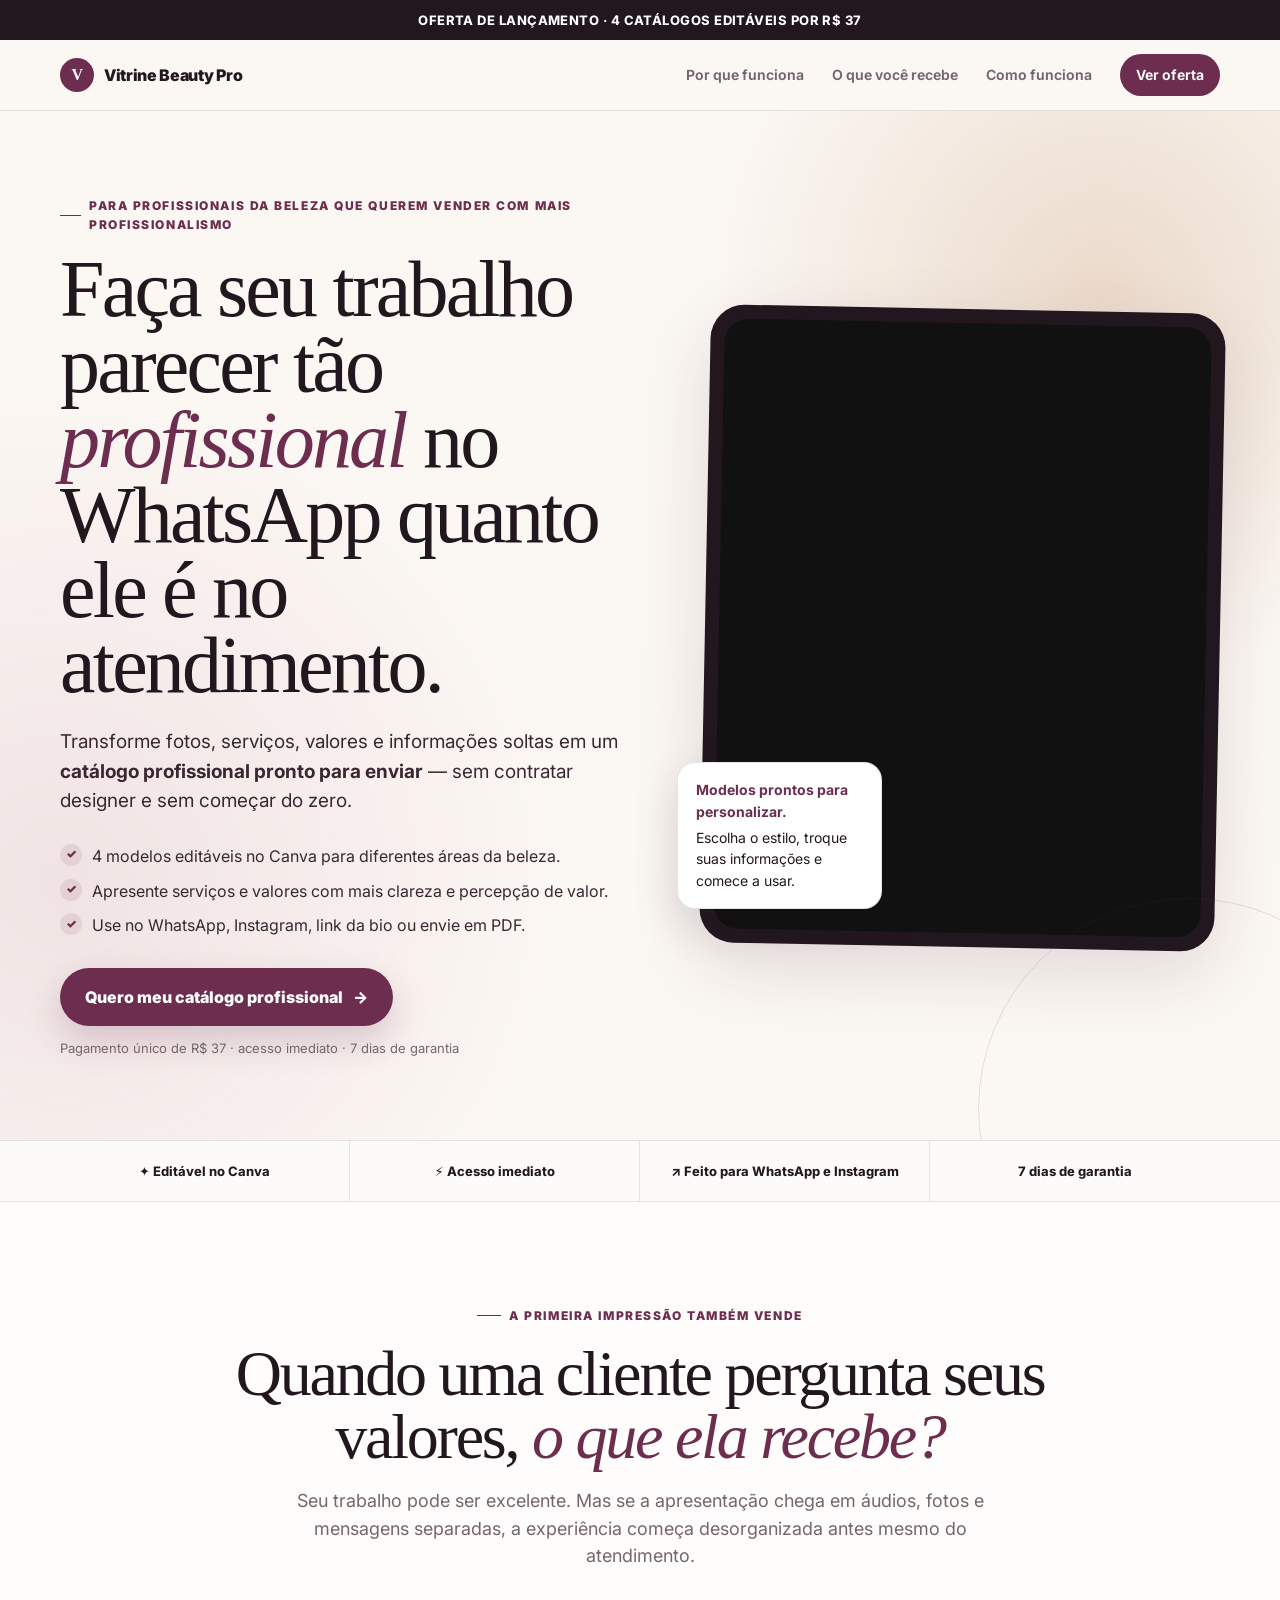
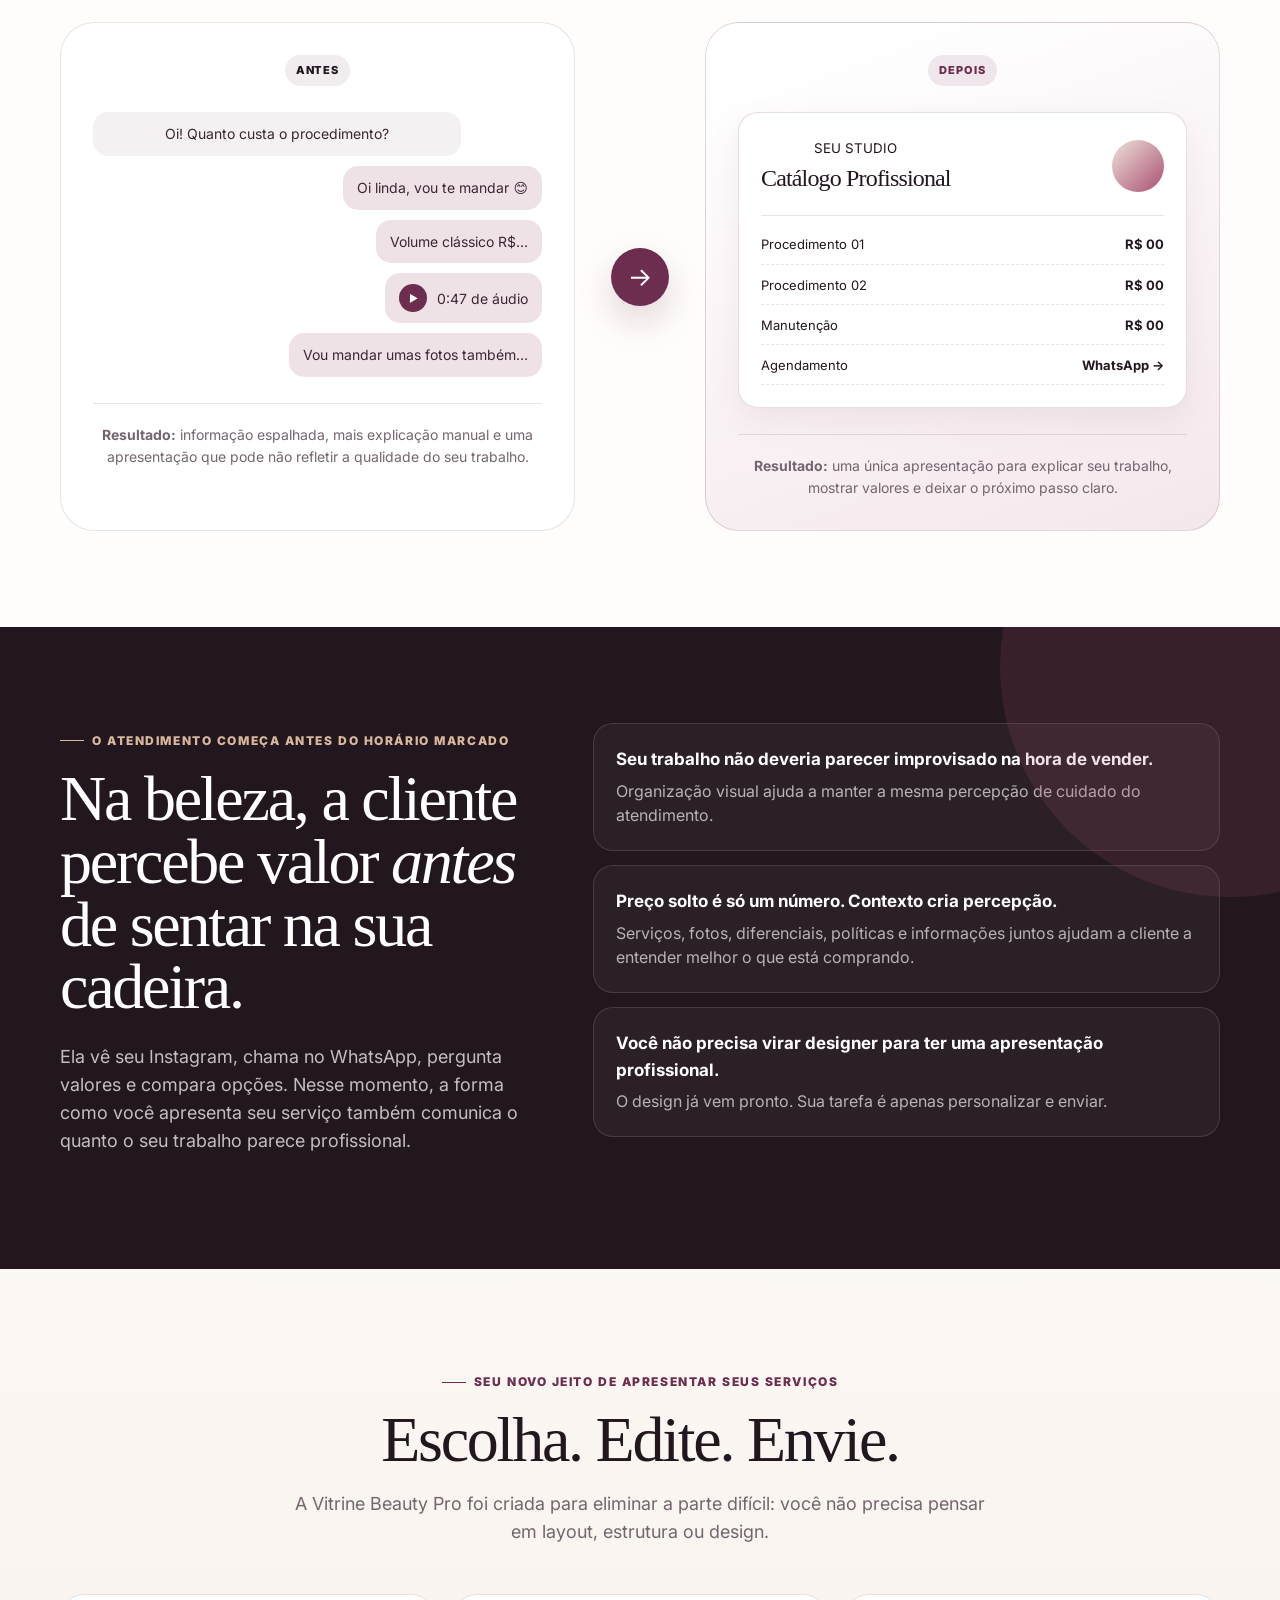
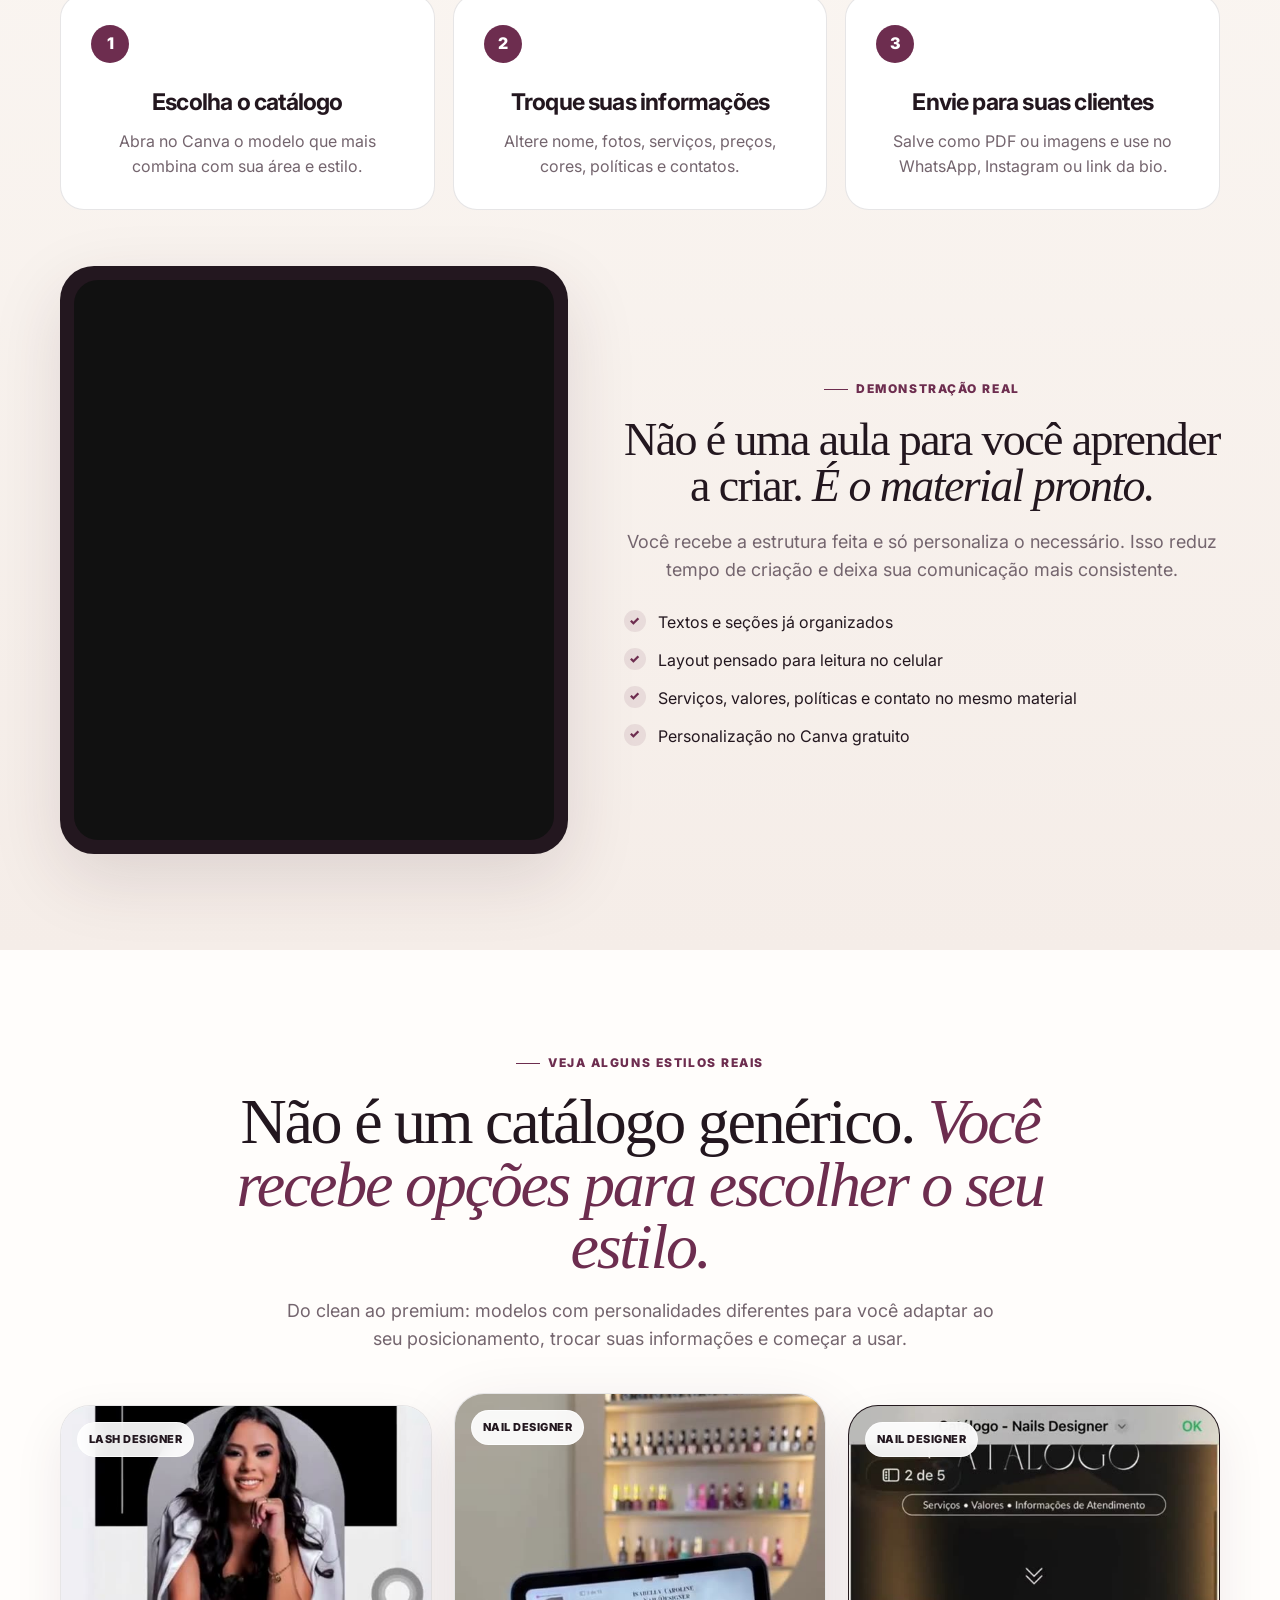
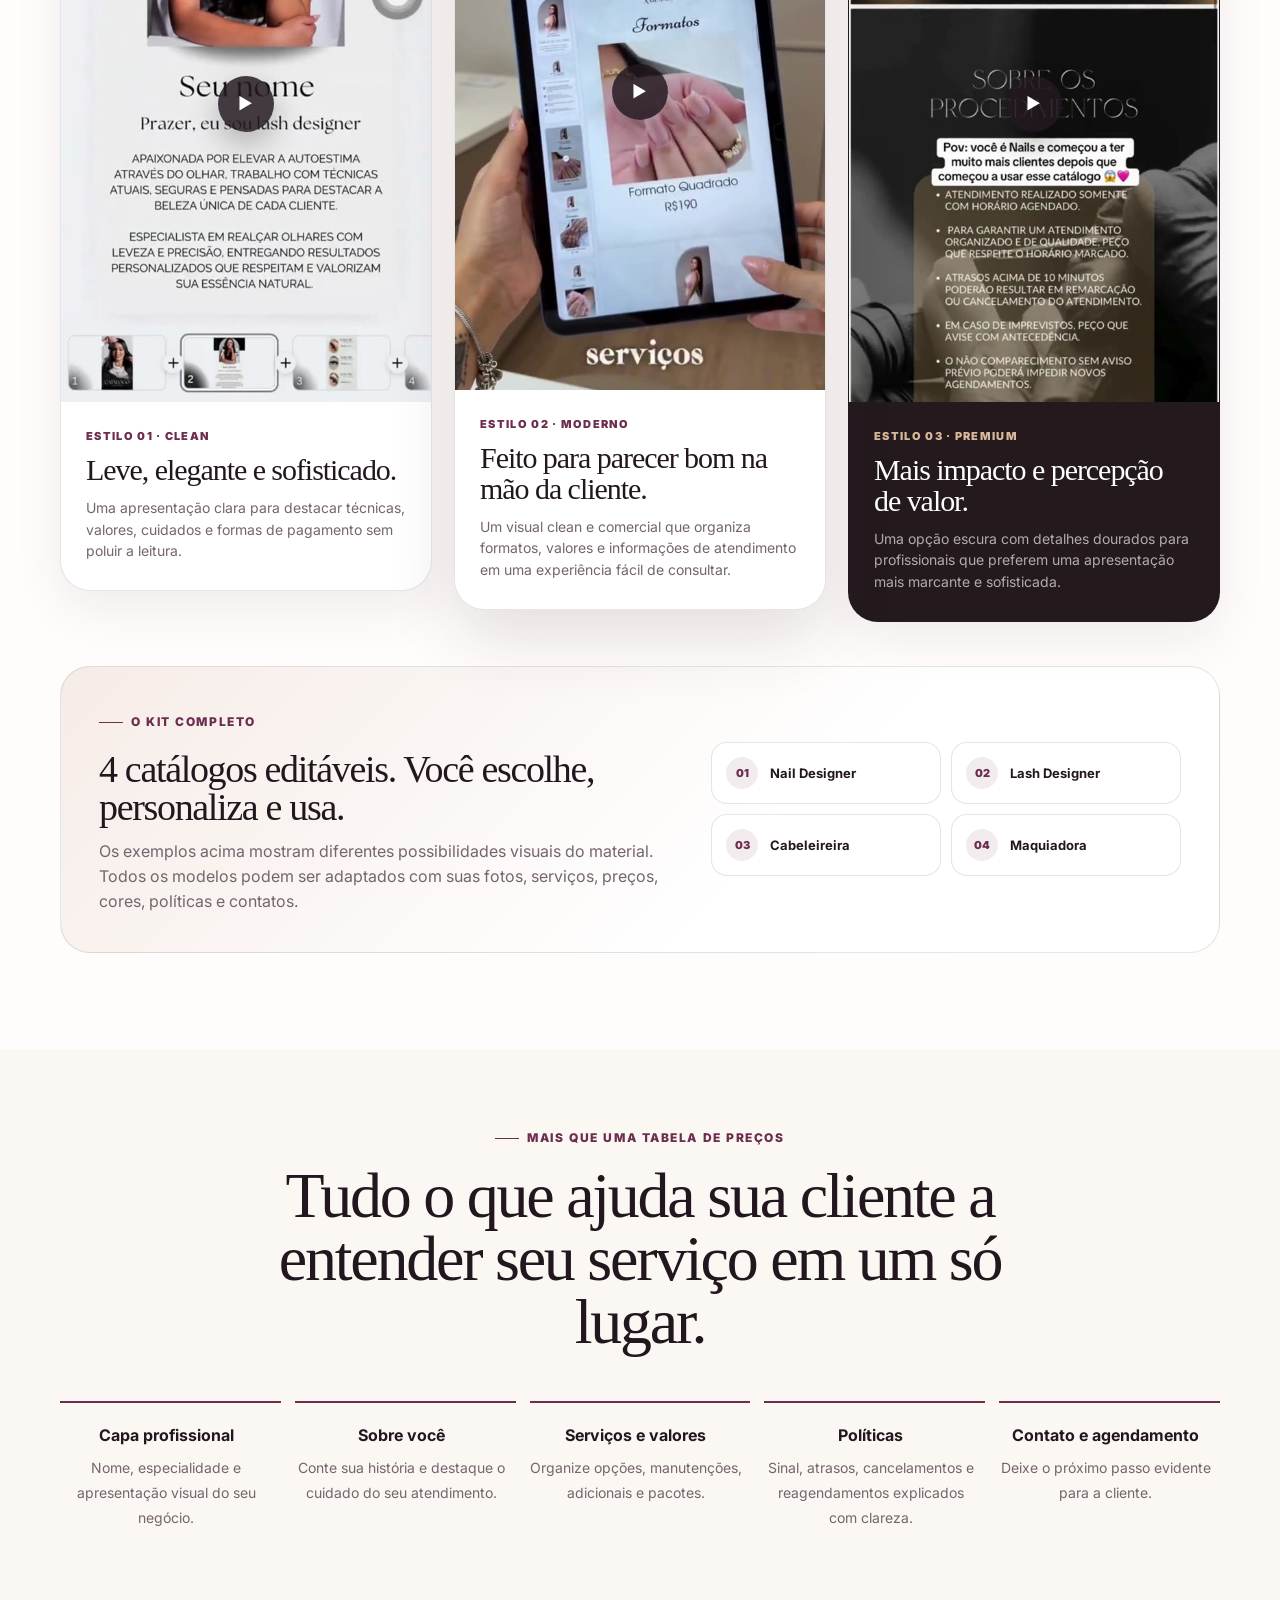
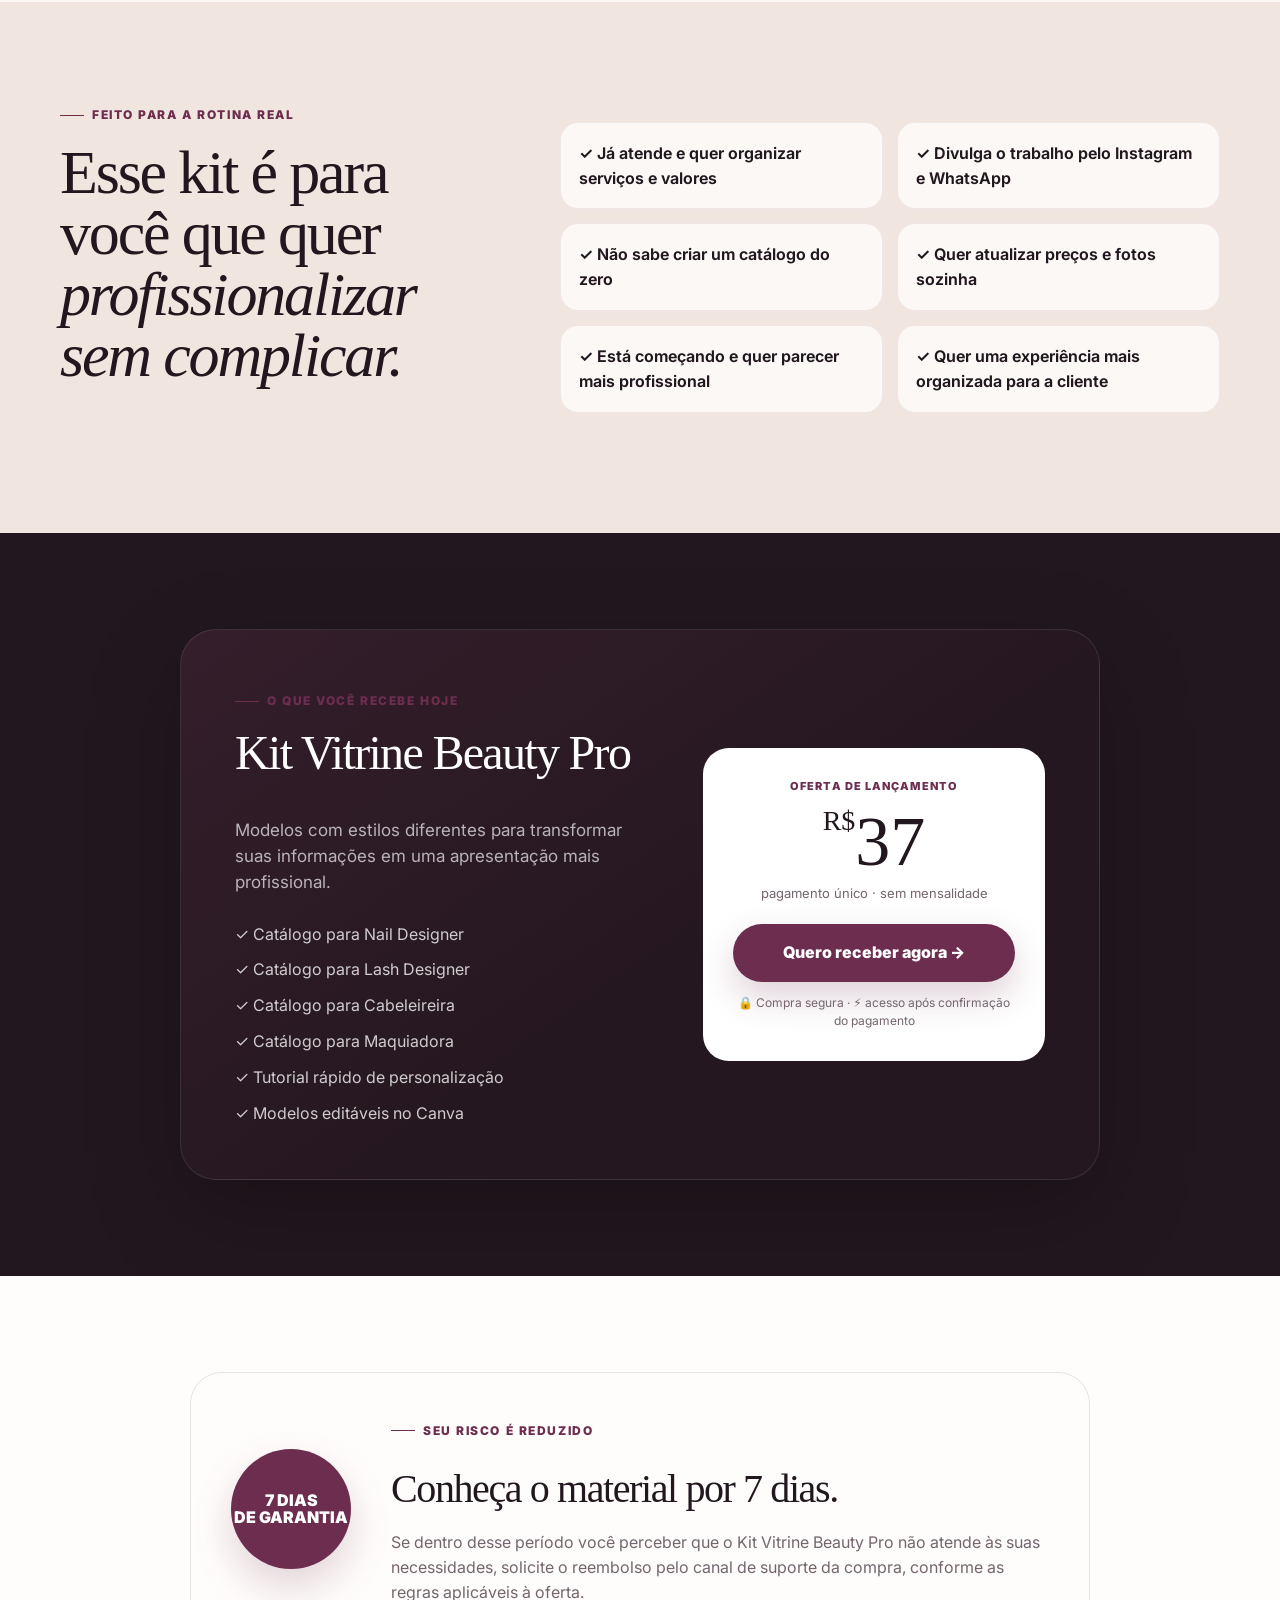
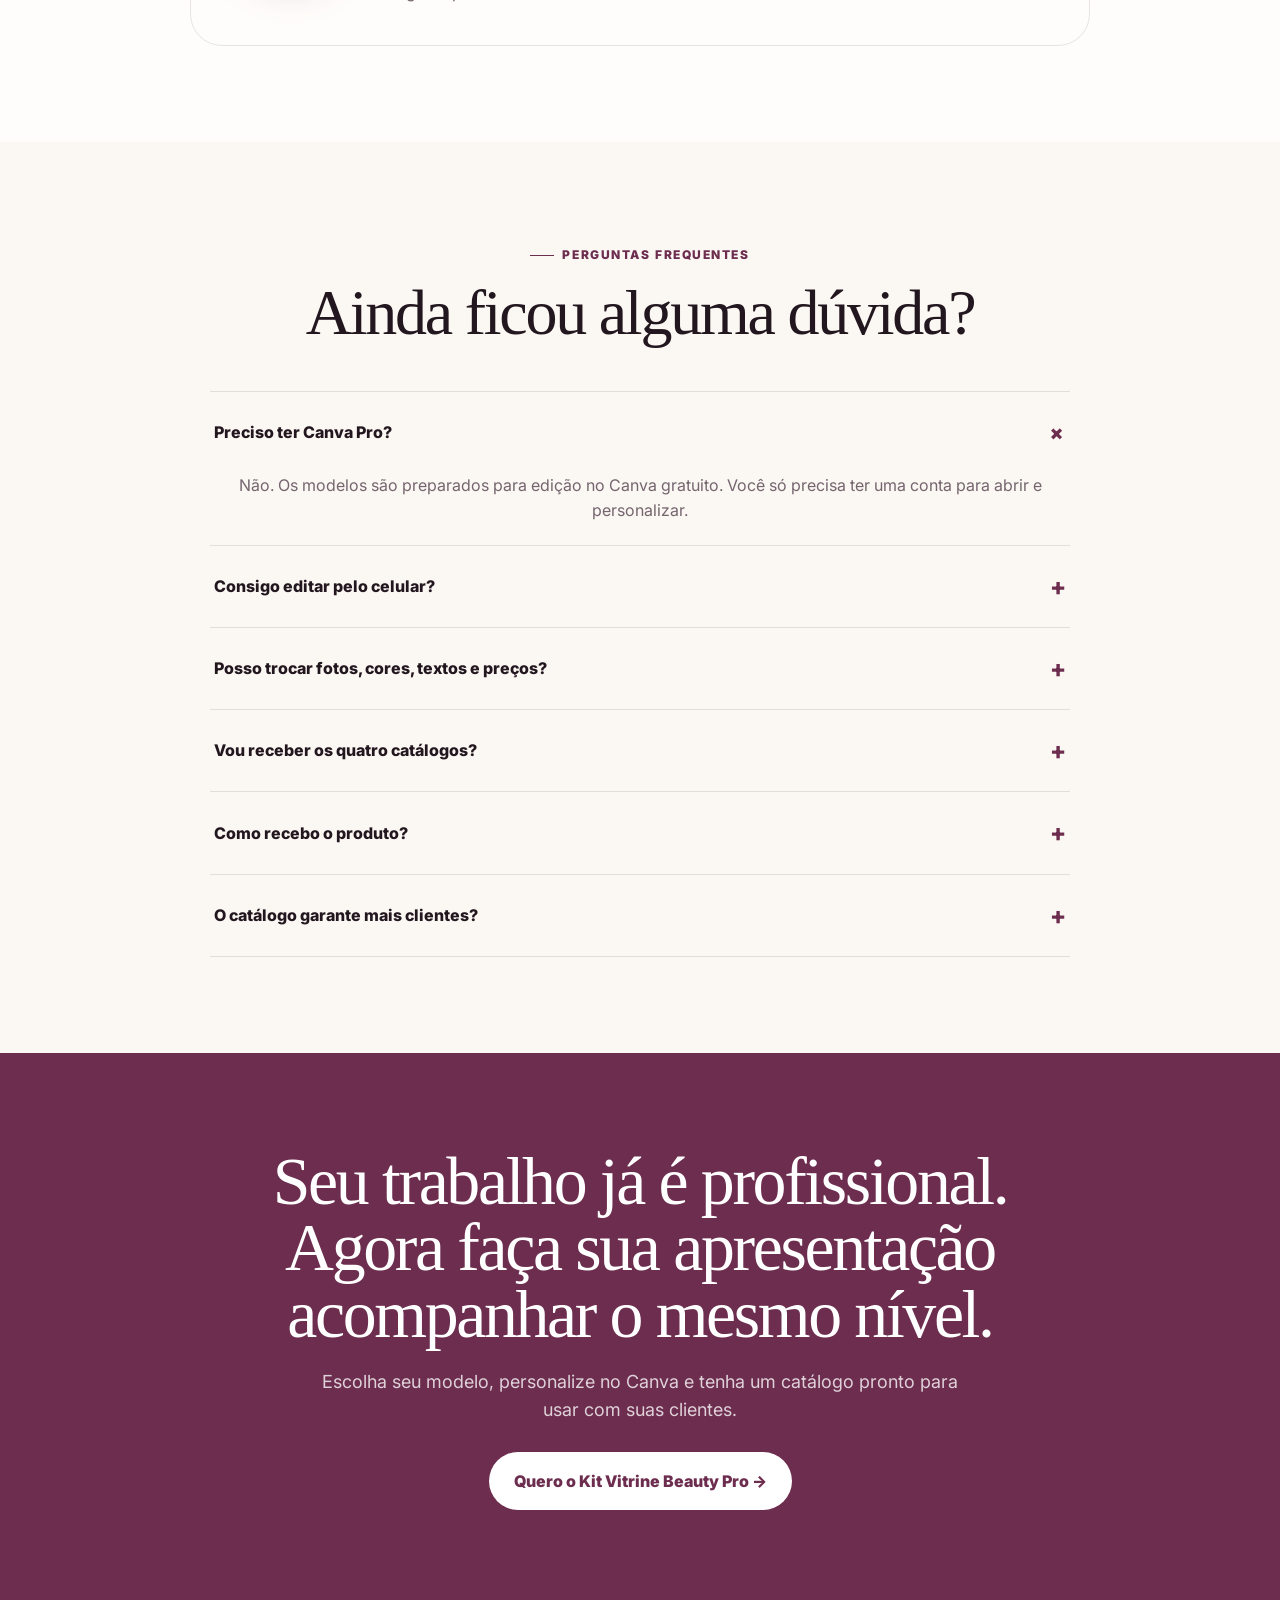
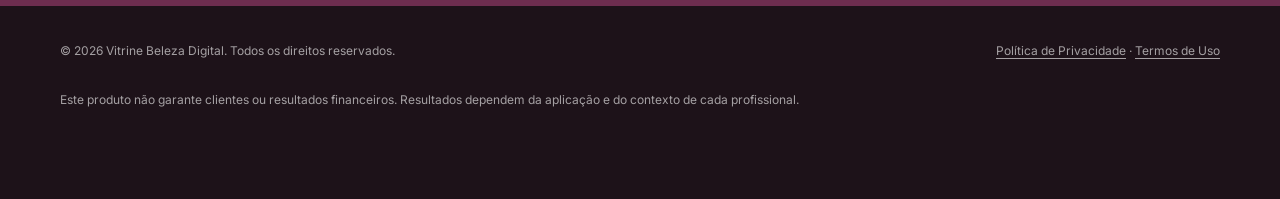
==== commit 1c38ddc2: "Add files via upload" ====
--- a/index.html
+++ b/index.html
@@ -48,14 +48,14 @@
         <div class="hero-card-wrap" aria-label="Demonstração do catálogo profissional">
           <div class="hero-card">
             <div class="video-crop">
-              <video autoplay muted loop playsinline preload="metadata" aria-label="Prévia de catálogo profissional para lash designer">
-                <source src="assets/catalogo-demo-crop.mp4" type="video/mp4" />
+              <video autoplay muted loop playsinline preload="metadata" aria-label="Prévia real de catálogo profissional em uso">
+                <source src="assets/showcase/nail-studio.mp4" type="video/mp4" />
               </video>
             </div>
           </div>
           <div class="floating-badge">
-            <strong>Design pronto.</strong>
-            Troque suas fotos, preços e informações e comece a usar.
+            <strong>Modelos prontos para personalizar.</strong>
+            Escolha o estilo, troque suas informações e comece a usar.
           </div>
         </div>
       </div>
@@ -145,7 +145,7 @@
           <div class="demo-frame">
             <div class="demo-crop">
               <video autoplay muted loop playsinline preload="metadata" aria-label="Demonstração real do material editável">
-                <source src="assets/catalogo-demo-crop.mp4" type="video/mp4" />
+                <source src="assets/showcase/lash-clean.mp4" type="video/mp4" />
               </video>
             </div>
           </div>
@@ -166,15 +166,69 @@
 
     <section class="section kit" id="kit">
       <div class="container center">
-        <span class="eyebrow">O kit completo</span>
-        <h2 class="section-title">4 catálogos. Uma apresentação profissional para cada oportunidade.</h2>
-        <p class="section-subtitle">Você recebe todos os modelos e pode usar o que fizer sentido para você hoje — mantendo os outros disponíveis para novos serviços ou projetos.</p>
-
-        <div class="kit-grid">
-          <article class="kit-card"><span class="n">01</span><h3>Nail Designer</h3><p>Estrutura para serviços, alongamentos, manutenções, adicionais, políticas e reservas.</p></article>
-          <article class="kit-card"><span class="n">02</span><h3>Lash Designer</h3><p>Volumes, técnicas, valores, manutenções, cuidados e informações de agendamento.</p></article>
-          <article class="kit-card"><span class="n">03</span><h3>Cabeleireira</h3><p>Tratamentos, serviços, pacotes, valores, orientações e formas de agendamento.</p></article>
-          <article class="kit-card"><span class="n">04</span><h3>Maquiadora</h3><p>Produções, ocasiões, pacotes, reservas, valores e informações para a cliente.</p></article>
+        <span class="eyebrow">Veja alguns estilos reais</span>
+        <h2 class="section-title">Não é um catálogo genérico. <em>Você recebe opções para escolher o seu estilo.</em></h2>
+        <p class="section-subtitle">Do clean ao premium: modelos com personalidades diferentes para você adaptar ao seu posicionamento, trocar suas informações e começar a usar.</p>
+
+        <div class="showcase-grid">
+          <article class="showcase-card">
+            <div class="showcase-media">
+              <video muted loop playsinline preload="none" poster="assets/showcase/lash-clean.jpg" data-lazy-video aria-label="Prévia de catálogo clean para lash designer">
+                <source data-src="assets/showcase/lash-clean.mp4" type="video/mp4" />
+              </video>
+              <span class="showcase-chip">Lash Designer</span>
+              <button class="video-play" type="button" aria-label="Reproduzir prévia">▶</button>
+            </div>
+            <div class="showcase-copy">
+              <span class="style-kicker">ESTILO 01 · CLEAN</span>
+              <h3>Leve, elegante e sofisticado.</h3>
+              <p>Uma apresentação clara para destacar técnicas, valores, cuidados e formas de pagamento sem poluir a leitura.</p>
+            </div>
+          </article>
+
+          <article class="showcase-card featured">
+            <div class="showcase-media">
+              <video muted loop playsinline preload="none" poster="assets/showcase/nail-studio.jpg" data-lazy-video aria-label="Prévia de catálogo moderno para nail designer">
+                <source data-src="assets/showcase/nail-studio.mp4" type="video/mp4" />
+              </video>
+              <span class="showcase-chip">Nail Designer</span>
+              <button class="video-play" type="button" aria-label="Reproduzir prévia">▶</button>
+            </div>
+            <div class="showcase-copy">
+              <span class="style-kicker">ESTILO 02 · MODERNO</span>
+              <h3>Feito para parecer bom na mão da cliente.</h3>
+              <p>Um visual clean e comercial que organiza formatos, valores e informações de atendimento em uma experiência fácil de consultar.</p>
+            </div>
+          </article>
+
+          <article class="showcase-card dark-card">
+            <div class="showcase-media">
+              <video muted loop playsinline preload="none" poster="assets/showcase/nail-premium.jpg" data-lazy-video aria-label="Prévia de catálogo premium para nail designer">
+                <source data-src="assets/showcase/nail-premium.mp4" type="video/mp4" />
+              </video>
+              <span class="showcase-chip">Nail Designer</span>
+              <button class="video-play" type="button" aria-label="Reproduzir prévia">▶</button>
+            </div>
+            <div class="showcase-copy">
+              <span class="style-kicker">ESTILO 03 · PREMIUM</span>
+              <h3>Mais impacto e percepção de valor.</h3>
+              <p>Uma opção escura com detalhes dourados para profissionais que preferem uma apresentação mais marcante e sofisticada.</p>
+            </div>
+          </article>
+        </div>
+
+        <div class="kit-summary">
+          <div class="kit-summary-main">
+            <span class="eyebrow">O kit completo</span>
+            <h3>4 catálogos editáveis. Você escolhe, personaliza e usa.</h3>
+            <p>Os exemplos acima mostram diferentes possibilidades visuais do material. Todos os modelos podem ser adaptados com suas fotos, serviços, preços, cores, políticas e contatos.</p>
+          </div>
+          <div class="kit-summary-list">
+            <div><span>01</span><strong>Nail Designer</strong></div>
+            <div><span>02</span><strong>Lash Designer</strong></div>
+            <div><span>03</span><strong>Cabeleireira</strong></div>
+            <div><span>04</span><strong>Maquiadora</strong></div>
+          </div>
         </div>
       </div>
     </section>
@@ -217,7 +271,7 @@
             <div>
               <span class="eyebrow">O que você recebe hoje</span>
               <h2>Kit Vitrine Beauty Pro</h2>
-              <p style="color:rgba(255,255,255,.67);font-size:17px;">Uma estrutura pronta para transformar suas informações em uma apresentação mais profissional.</p>
+              <p style="color:rgba(255,255,255,.67);font-size:17px;">Modelos com estilos diferentes para transformar suas informações em uma apresentação mais profissional.</p>
               <div class="stack">
                 <div>✓ Catálogo para Nail Designer</div>
                 <div>✓ Catálogo para Lash Designer</div>
--- a/styles.css
+++ b/styles.css
@@ -371,3 +371,155 @@
   .mobile-sticky.hidden { transform:translateY(120%); }
   .mobile-sticky .cta { width:100%; min-height:52px; font-size:14px; }
 }
+
+/* V3 — vitrine de modelos reais */
+.section-title em { color:var(--plum); font-style:italic; }
+.showcase-grid {
+  margin-top:52px;
+  display:grid;
+  grid-template-columns:repeat(3,1fr);
+  gap:22px;
+  align-items:start;
+  text-align:left;
+}
+.showcase-card {
+  overflow:hidden;
+  border:1px solid var(--line);
+  border-radius:30px;
+  background:#fff;
+  box-shadow:0 18px 50px rgba(63,28,48,.08);
+}
+.showcase-card.featured { transform:translateY(-12px); box-shadow:0 26px 68px rgba(63,28,48,.14); }
+.showcase-media {
+  position:relative;
+  aspect-ratio:9/14.5;
+  overflow:hidden;
+  background:#eee8e4;
+}
+.showcase-media video {
+  width:100%;
+  height:100%;
+  object-fit:cover;
+  object-position:center center;
+}
+.showcase-chip {
+  position:absolute;
+  top:16px;
+  left:16px;
+  z-index:2;
+  display:inline-flex;
+  padding:8px 11px;
+  border-radius:999px;
+  background:rgba(255,255,255,.92);
+  color:var(--ink);
+  border:1px solid rgba(255,255,255,.7);
+  backdrop-filter:blur(8px);
+  font-size:11px;
+  font-weight:850;
+  letter-spacing:.045em;
+  text-transform:uppercase;
+}
+.video-play {
+  position:absolute;
+  left:50%;
+  top:50%;
+  z-index:3;
+  transform:translate(-50%,-50%);
+  width:56px;
+  height:56px;
+  border:0;
+  border-radius:50%;
+  display:grid;
+  place-items:center;
+  padding-left:4px;
+  background:rgba(35,23,31,.84);
+  color:#fff;
+  cursor:pointer;
+  box-shadow:0 12px 30px rgba(0,0,0,.25);
+  transition:.2s ease;
+}
+.video-play:hover { transform:translate(-50%,-50%) scale(1.06); }
+.showcase-media.playing .video-play { opacity:0; pointer-events:none; }
+.showcase-copy { padding:26px 25px 28px; }
+.style-kicker {
+  display:block;
+  margin-bottom:10px;
+  color:var(--plum);
+  font-size:11px;
+  font-weight:900;
+  letter-spacing:.12em;
+}
+.showcase-copy h3 {
+  margin-bottom:11px;
+  font-family:Georgia,"Times New Roman",serif;
+  font-size:30px;
+  line-height:1.03;
+  font-weight:500;
+}
+.showcase-copy p { margin:0; color:var(--muted); font-size:14px; }
+.dark-card { background:#241a1e; border-color:rgba(35,23,31,.28); }
+.dark-card .showcase-copy h3 { color:#fff; }
+.dark-card .showcase-copy p { color:rgba(255,255,255,.64); }
+.dark-card .style-kicker { color:var(--champagne); }
+.kit-summary {
+  margin-top:44px;
+  display:grid;
+  grid-template-columns:1.1fr .9fr;
+  gap:38px;
+  align-items:center;
+  padding:38px;
+  border-radius:30px;
+  background:linear-gradient(135deg,#f6ece7,#fff 62%);
+  border:1px solid var(--line);
+  text-align:left;
+}
+.kit-summary-main h3 {
+  margin:0 0 12px;
+  font-family:Georgia,"Times New Roman",serif;
+  font-size:38px;
+  line-height:1.02;
+  font-weight:500;
+}
+.kit-summary-main p { margin:0; color:var(--muted); }
+.kit-summary-list { display:grid; grid-template-columns:1fr 1fr; gap:10px; }
+.kit-summary-list div {
+  display:flex;
+  align-items:center;
+  gap:12px;
+  padding:14px;
+  border-radius:16px;
+  background:#fff;
+  border:1px solid var(--line);
+}
+.kit-summary-list span {
+  flex:0 0 32px;
+  width:32px;
+  height:32px;
+  display:grid;
+  place-items:center;
+  border-radius:50%;
+  background:rgba(109,45,79,.09);
+  color:var(--plum);
+  font-size:11px;
+  font-weight:900;
+}
+.kit-summary-list strong { font-size:13px; }
+
+@media (max-width:960px) {
+  .showcase-grid { grid-template-columns:1fr; max-width:620px; margin-left:auto; margin-right:auto; }
+  .showcase-card.featured { transform:none; }
+  .showcase-media { aspect-ratio:9/12.5; }
+  .kit-summary { grid-template-columns:1fr; text-align:center; }
+  .kit-summary-main .eyebrow { justify-content:center; }
+}
+
+@media (max-width:640px) {
+  .showcase-grid { margin-top:38px; gap:18px; }
+  .showcase-card { border-radius:24px; }
+  .showcase-media { aspect-ratio:9/13.5; }
+  .showcase-copy { padding:22px 20px 24px; }
+  .showcase-copy h3 { font-size:28px; }
+  .kit-summary { margin-top:30px; padding:25px 18px; border-radius:24px; }
+  .kit-summary-main h3 { font-size:34px; }
+  .kit-summary-list { grid-template-columns:1fr; text-align:left; }
+}
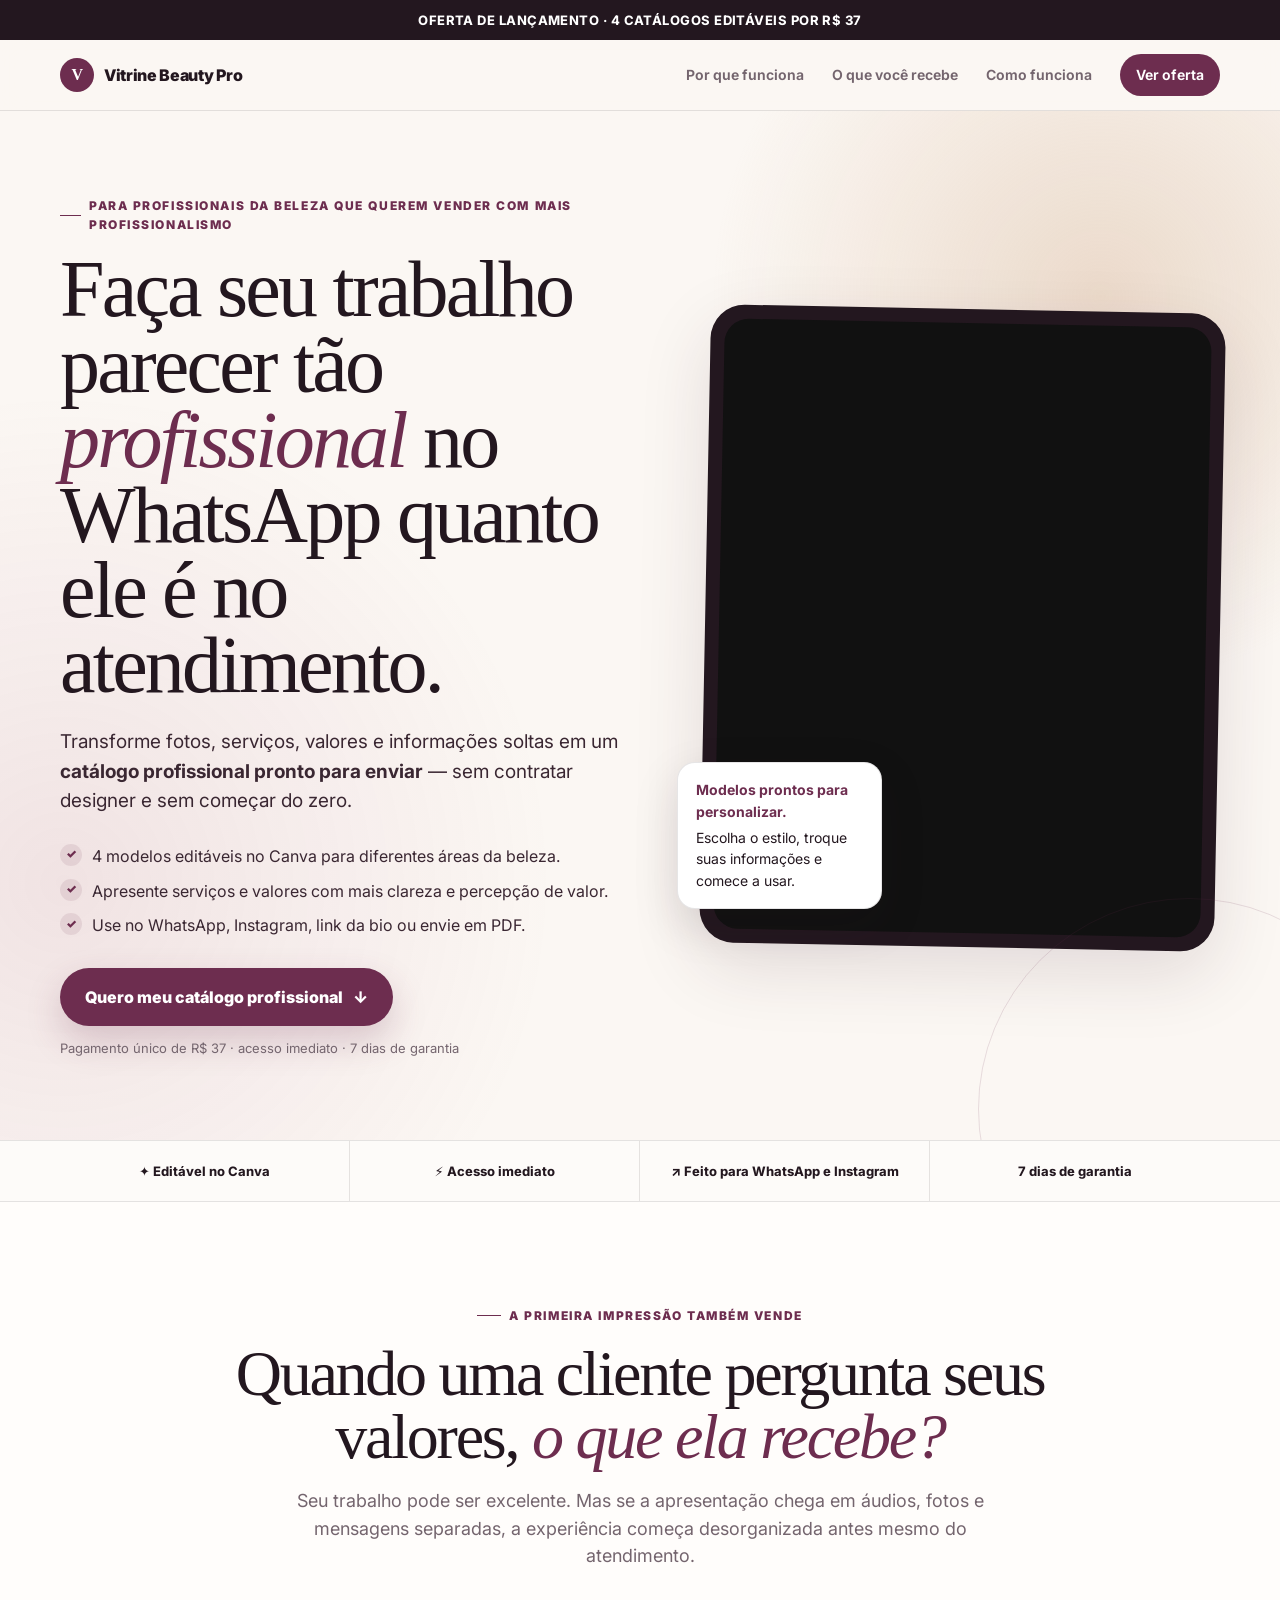
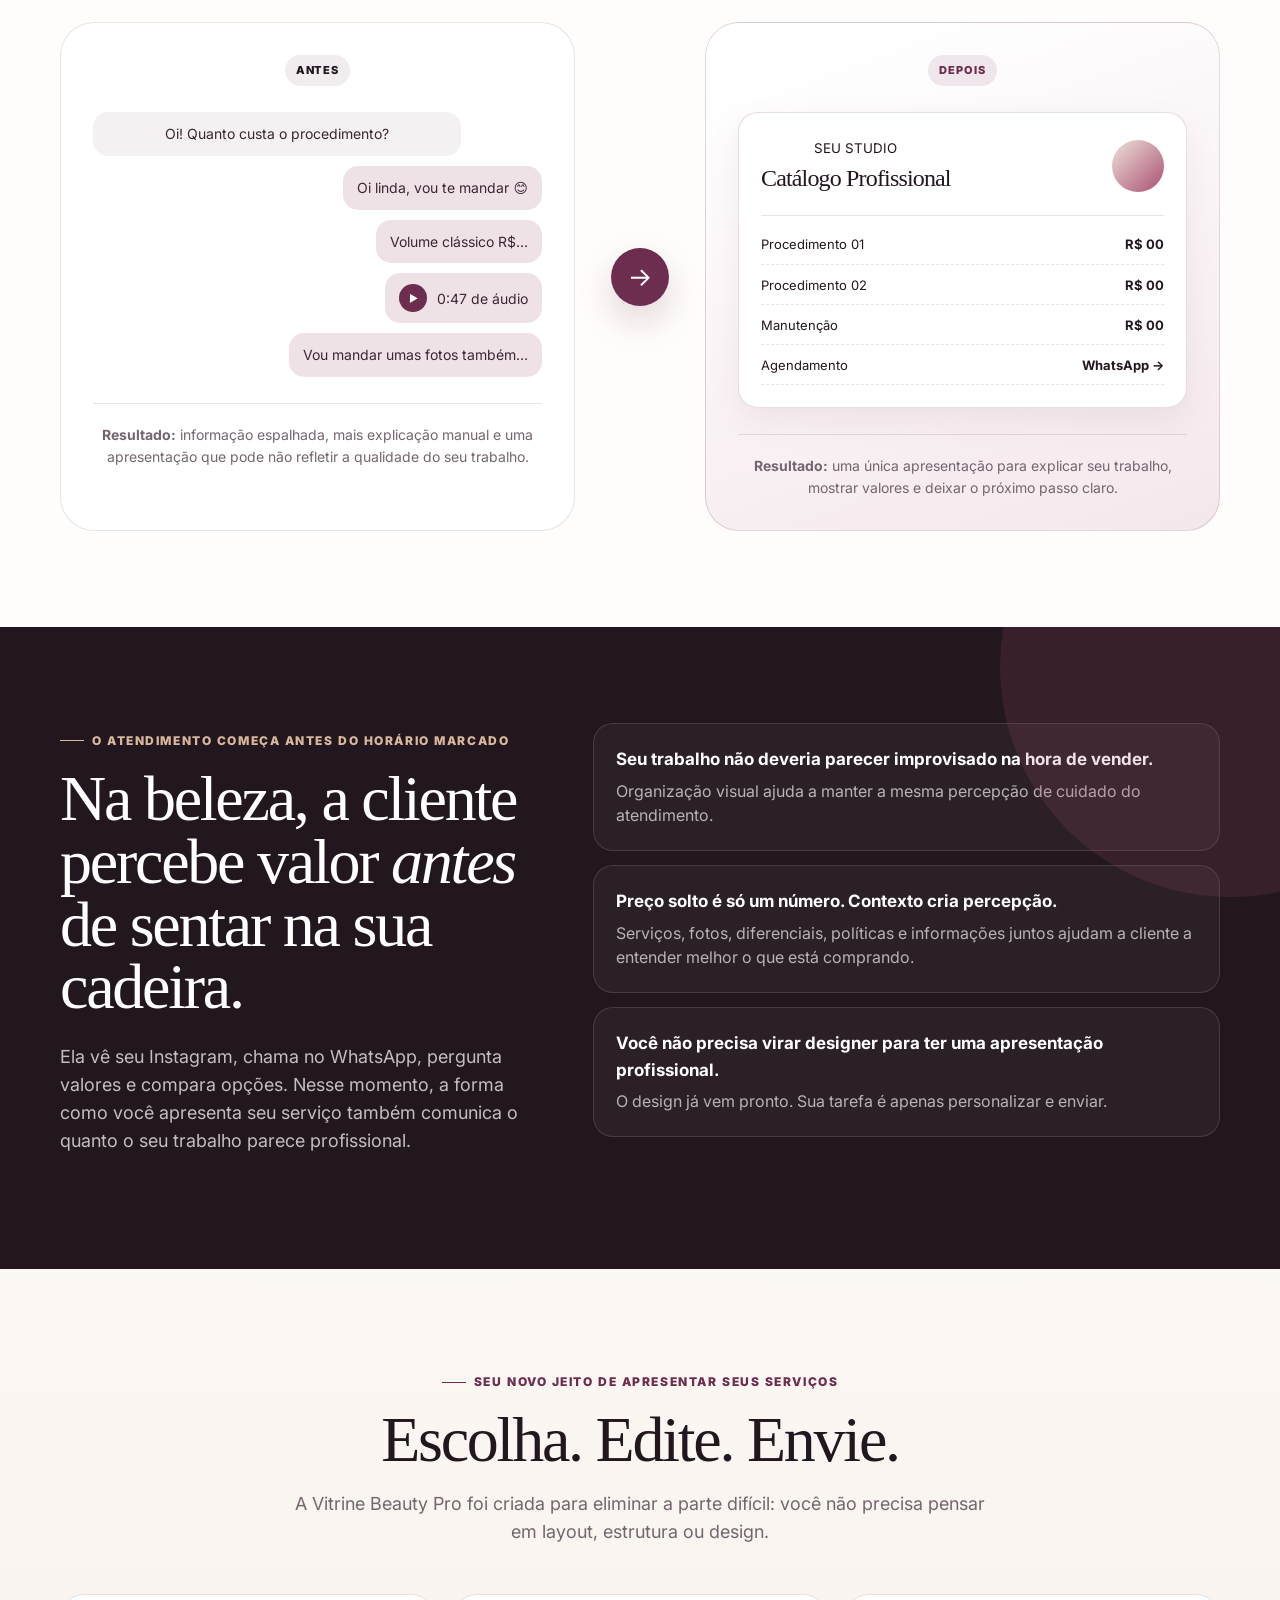
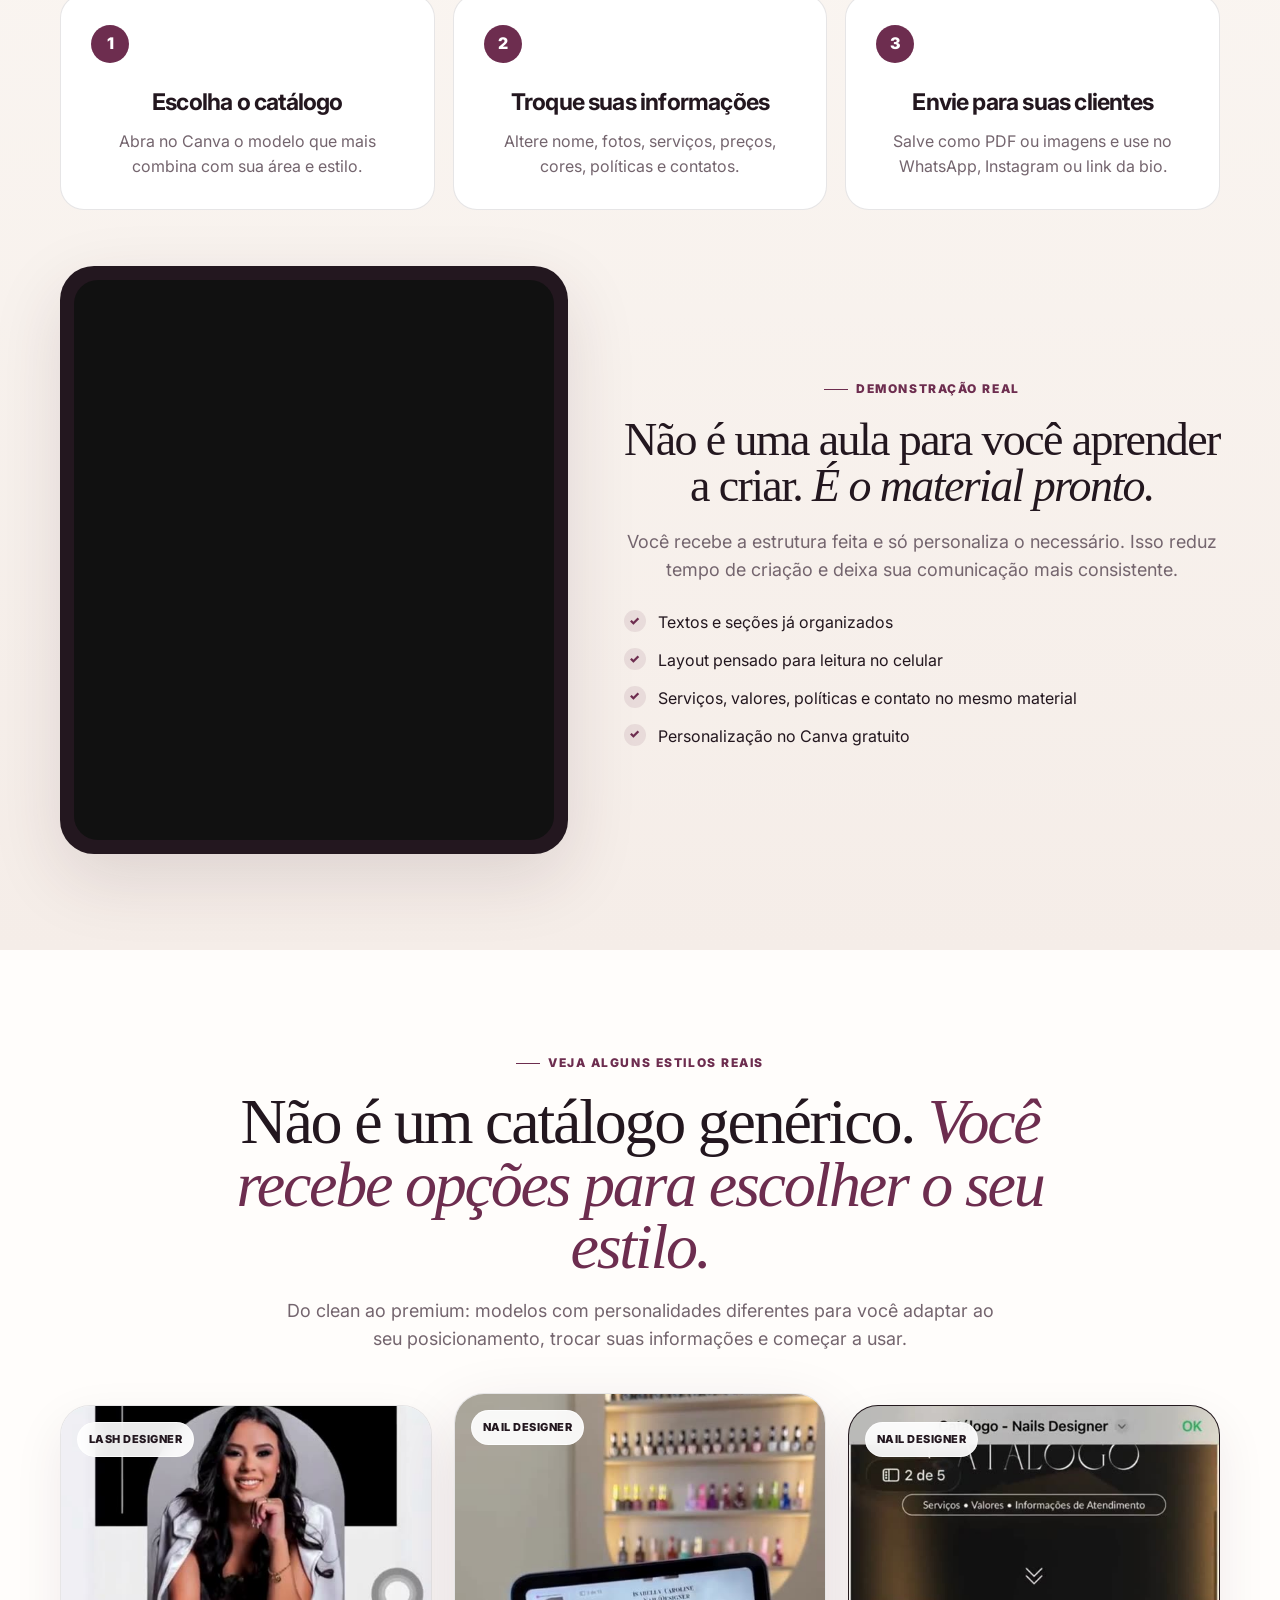
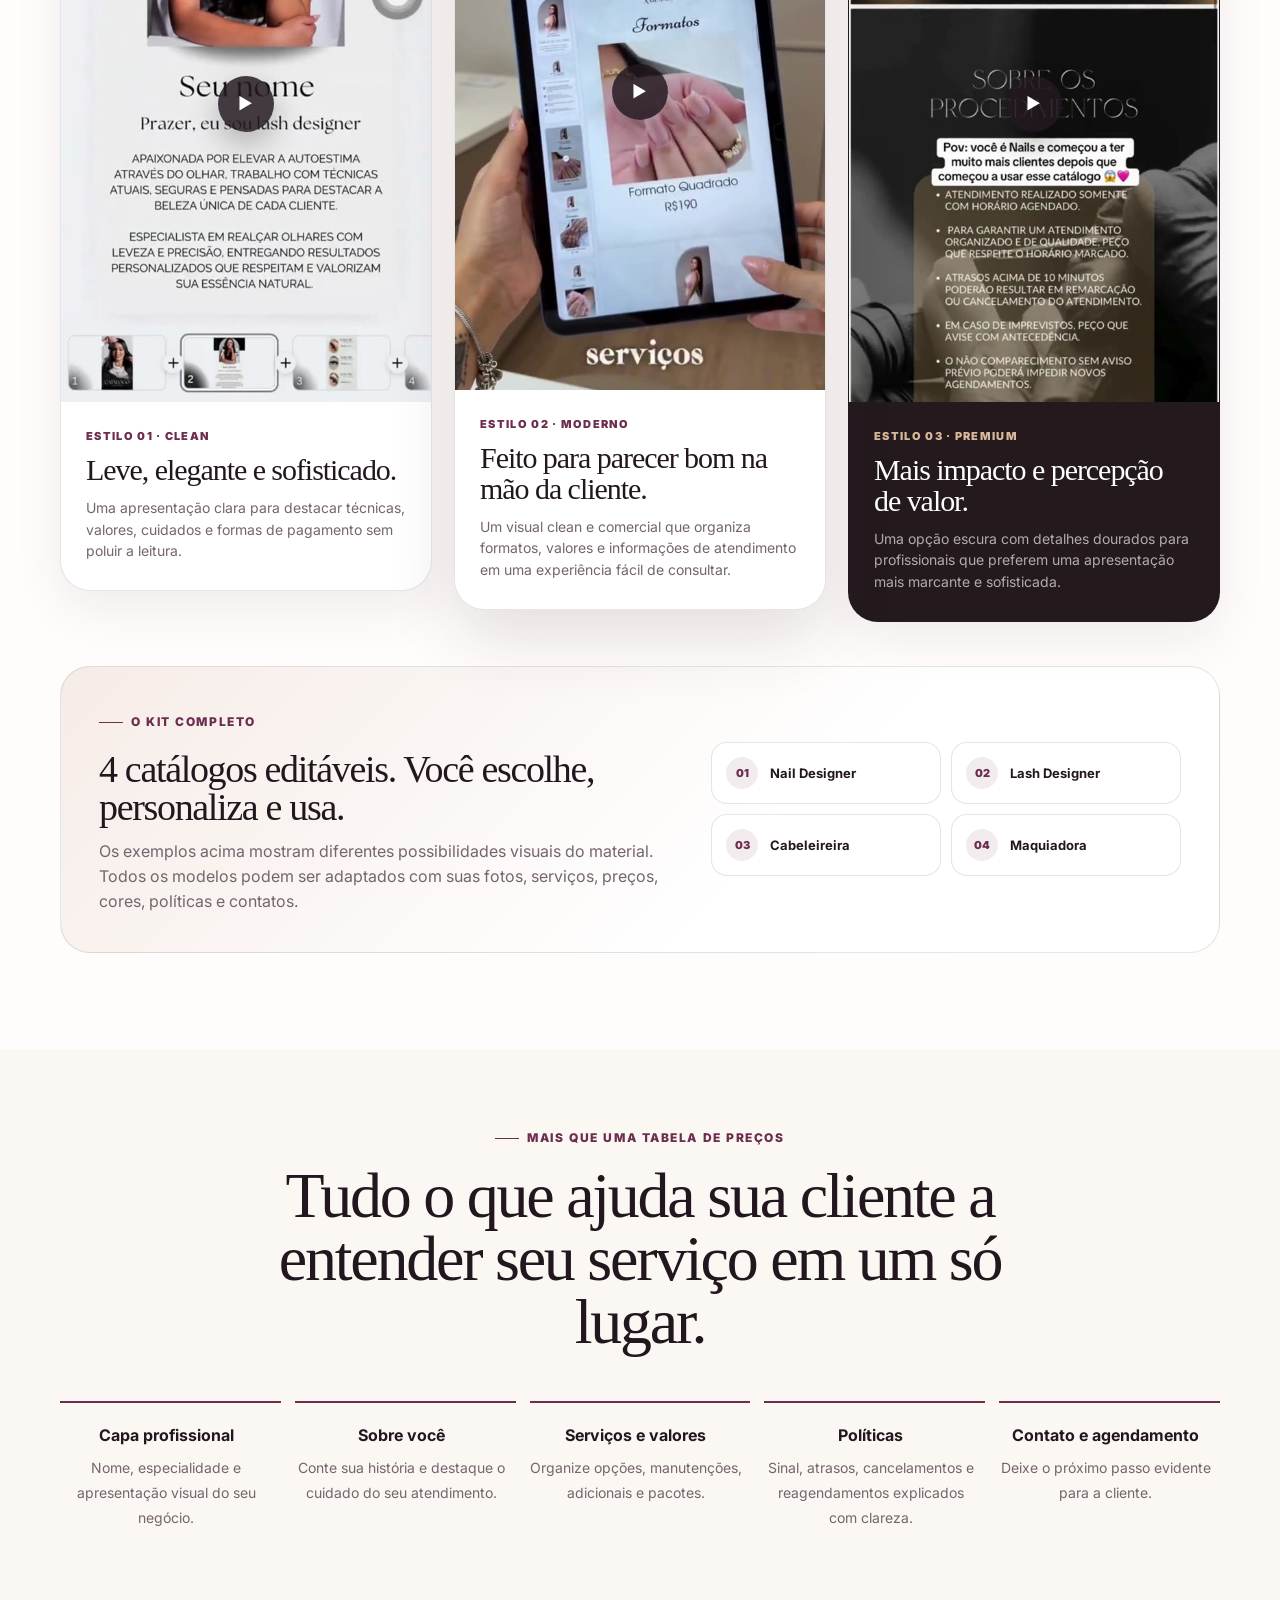
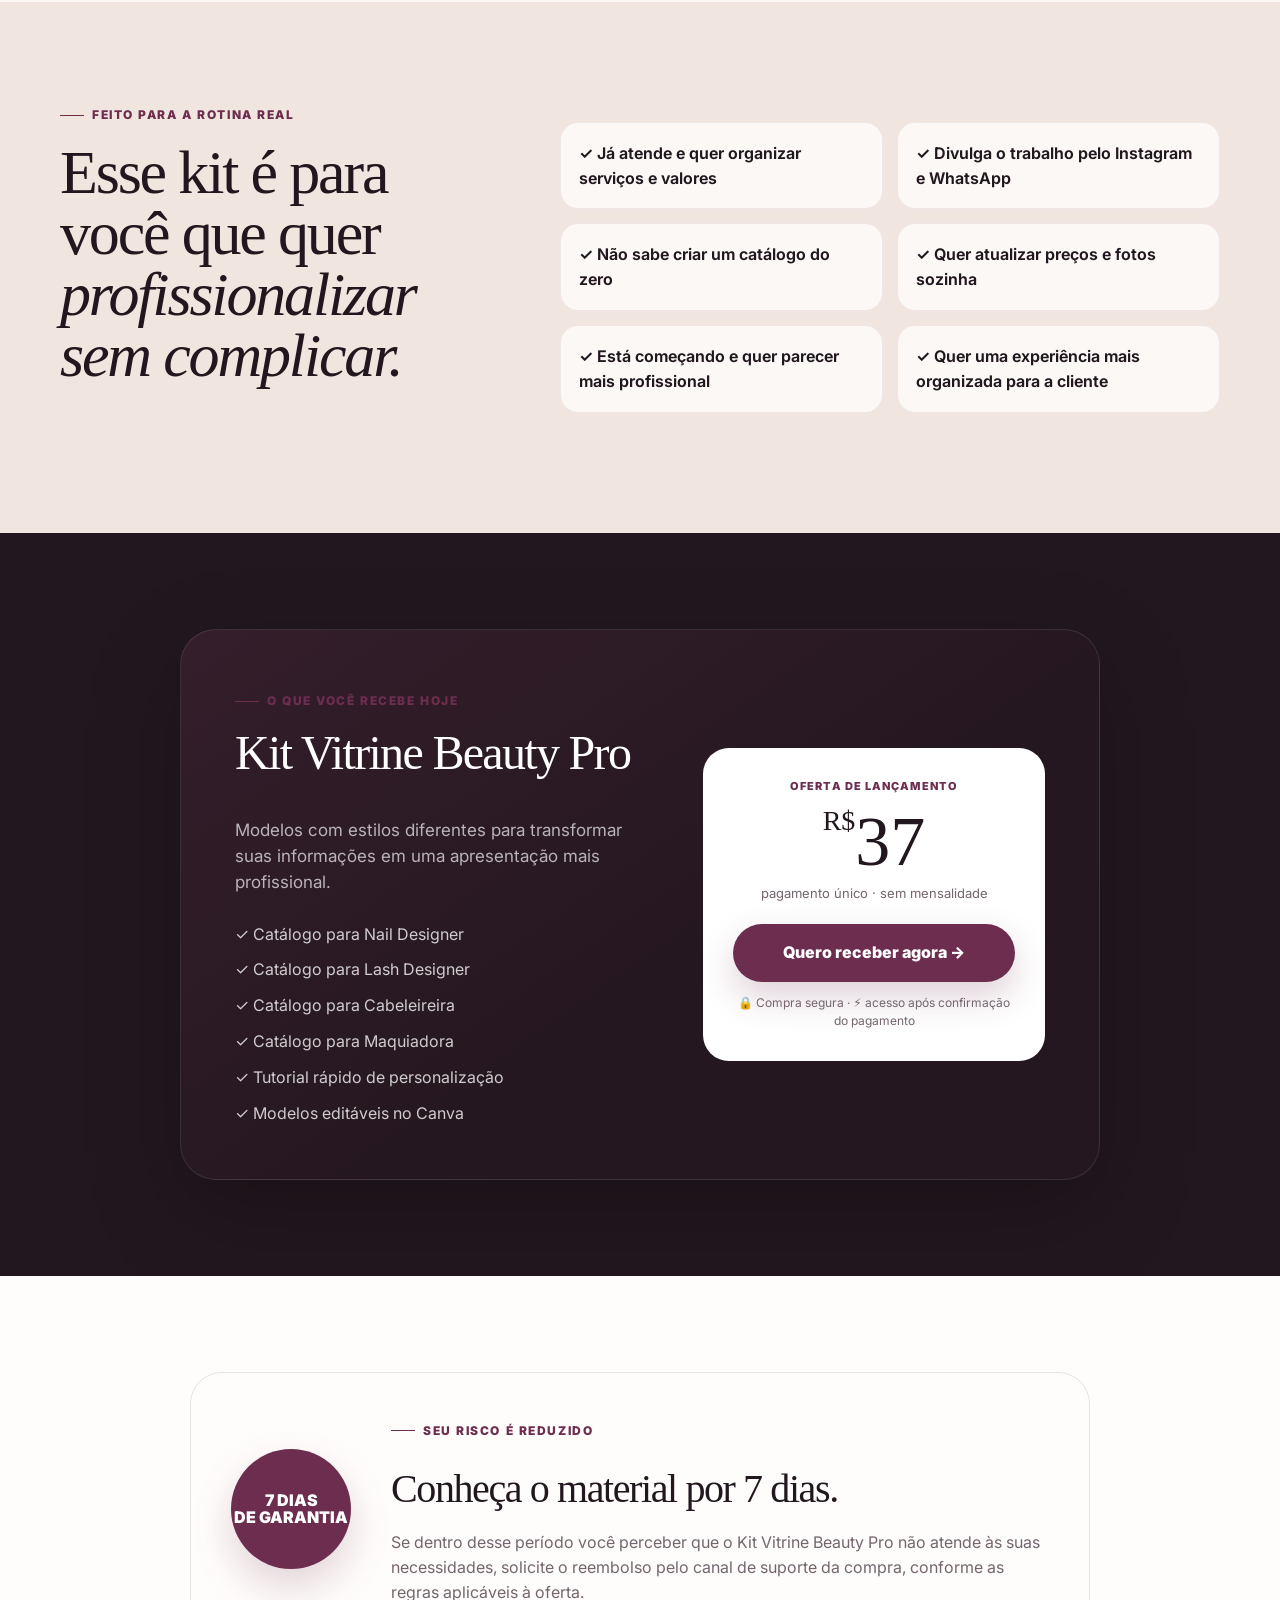
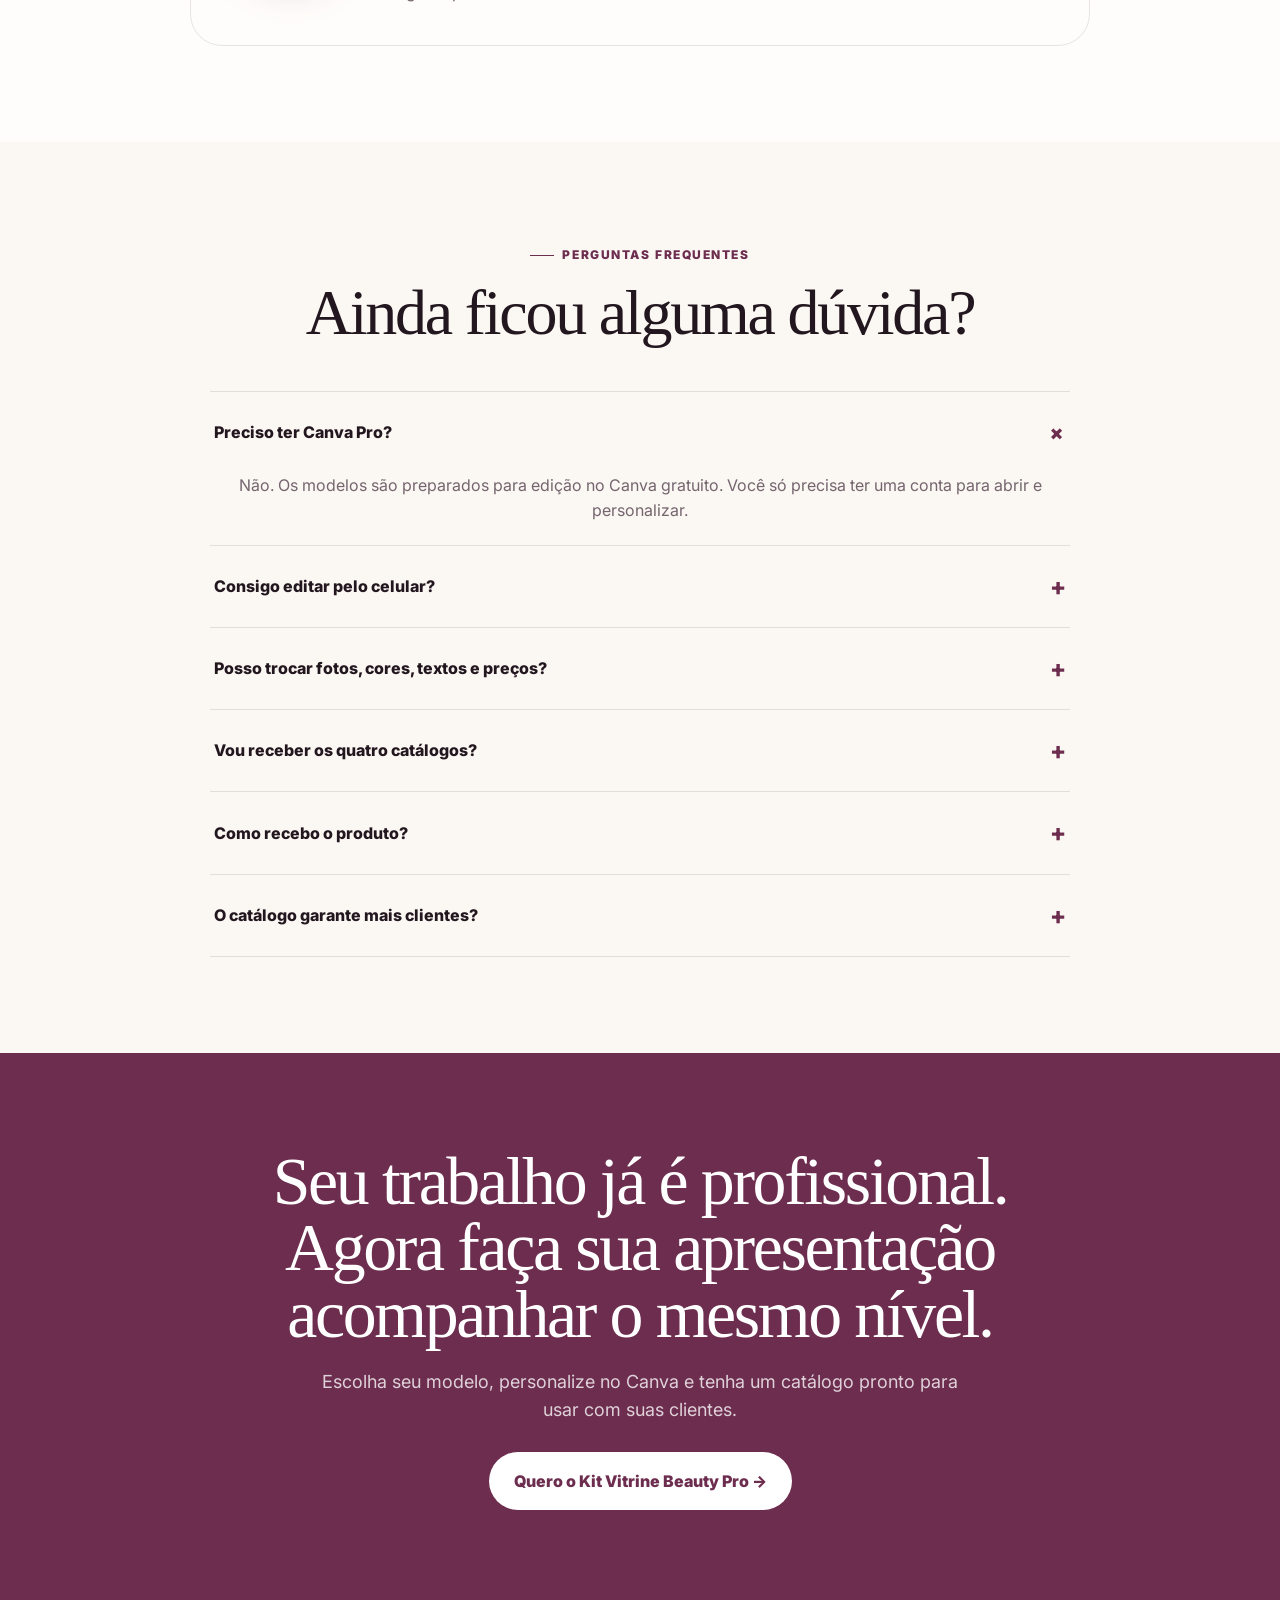
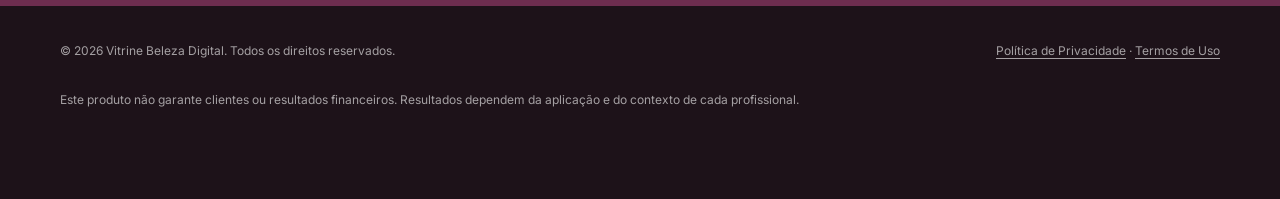
==== commit 6f4d4c59: "Add files via upload" ====
--- a/index.html
+++ b/index.html
@@ -24,7 +24,7 @@
         <a href="#problema">Por que funciona</a>
         <a href="#kit">O que você recebe</a>
         <a href="#como-funciona">Como funciona</a>
-        <a class="nav-buy" href="#oferta">Ver oferta</a>
+        <a class="nav-buy" href="#preco">Ver oferta</a>
       </div>
     </div>
   </nav>
@@ -41,7 +41,7 @@
             <li><span class="check">✓</span><span>Apresente serviços e valores com mais clareza e percepção de valor.</span></li>
             <li><span class="check">✓</span><span>Use no WhatsApp, Instagram, link da bio ou envie em PDF.</span></li>
           </ul>
-          <a class="cta" data-checkout href="#oferta">Quero meu catálogo profissional <span>→</span></a>
+          <a class="cta" data-scroll-offer href="#preco">Quero meu catálogo profissional <span>↓</span></a>
           <div class="cta-note">Pagamento único de R$ 37 · acesso imediato · 7 dias de garantia</div>
         </div>
 
@@ -281,7 +281,7 @@
                 <div>✓ Modelos editáveis no Canva</div>
               </div>
             </div>
-            <div class="price-box">
+            <div class="price-box" id="preco">
               <div class="price-small">Oferta de lançamento</div>
               <div class="price"><sup>R$</sup>37</div>
               <div class="price-note">pagamento único · sem mensalidade</div>
@@ -361,6 +361,7 @@
   </div>
 
   <script src="site-config.js"></script>
+  <script src="pixel.js"></script>
   <script src="script.js"></script>
 </body>
 </html>
--- a/styles.css
+++ b/styles.css
@@ -523,3 +523,8 @@
   .kit-summary-main h3 { font-size:34px; }
   .kit-summary-list { grid-template-columns:1fr; text-align:left; }
 }
+
+/* V4 — alvo exato dos botões-âncora. Compensa o cabeçalho fixo ao rolar. */
+#preco {
+  scroll-margin-top: 110px;
+}
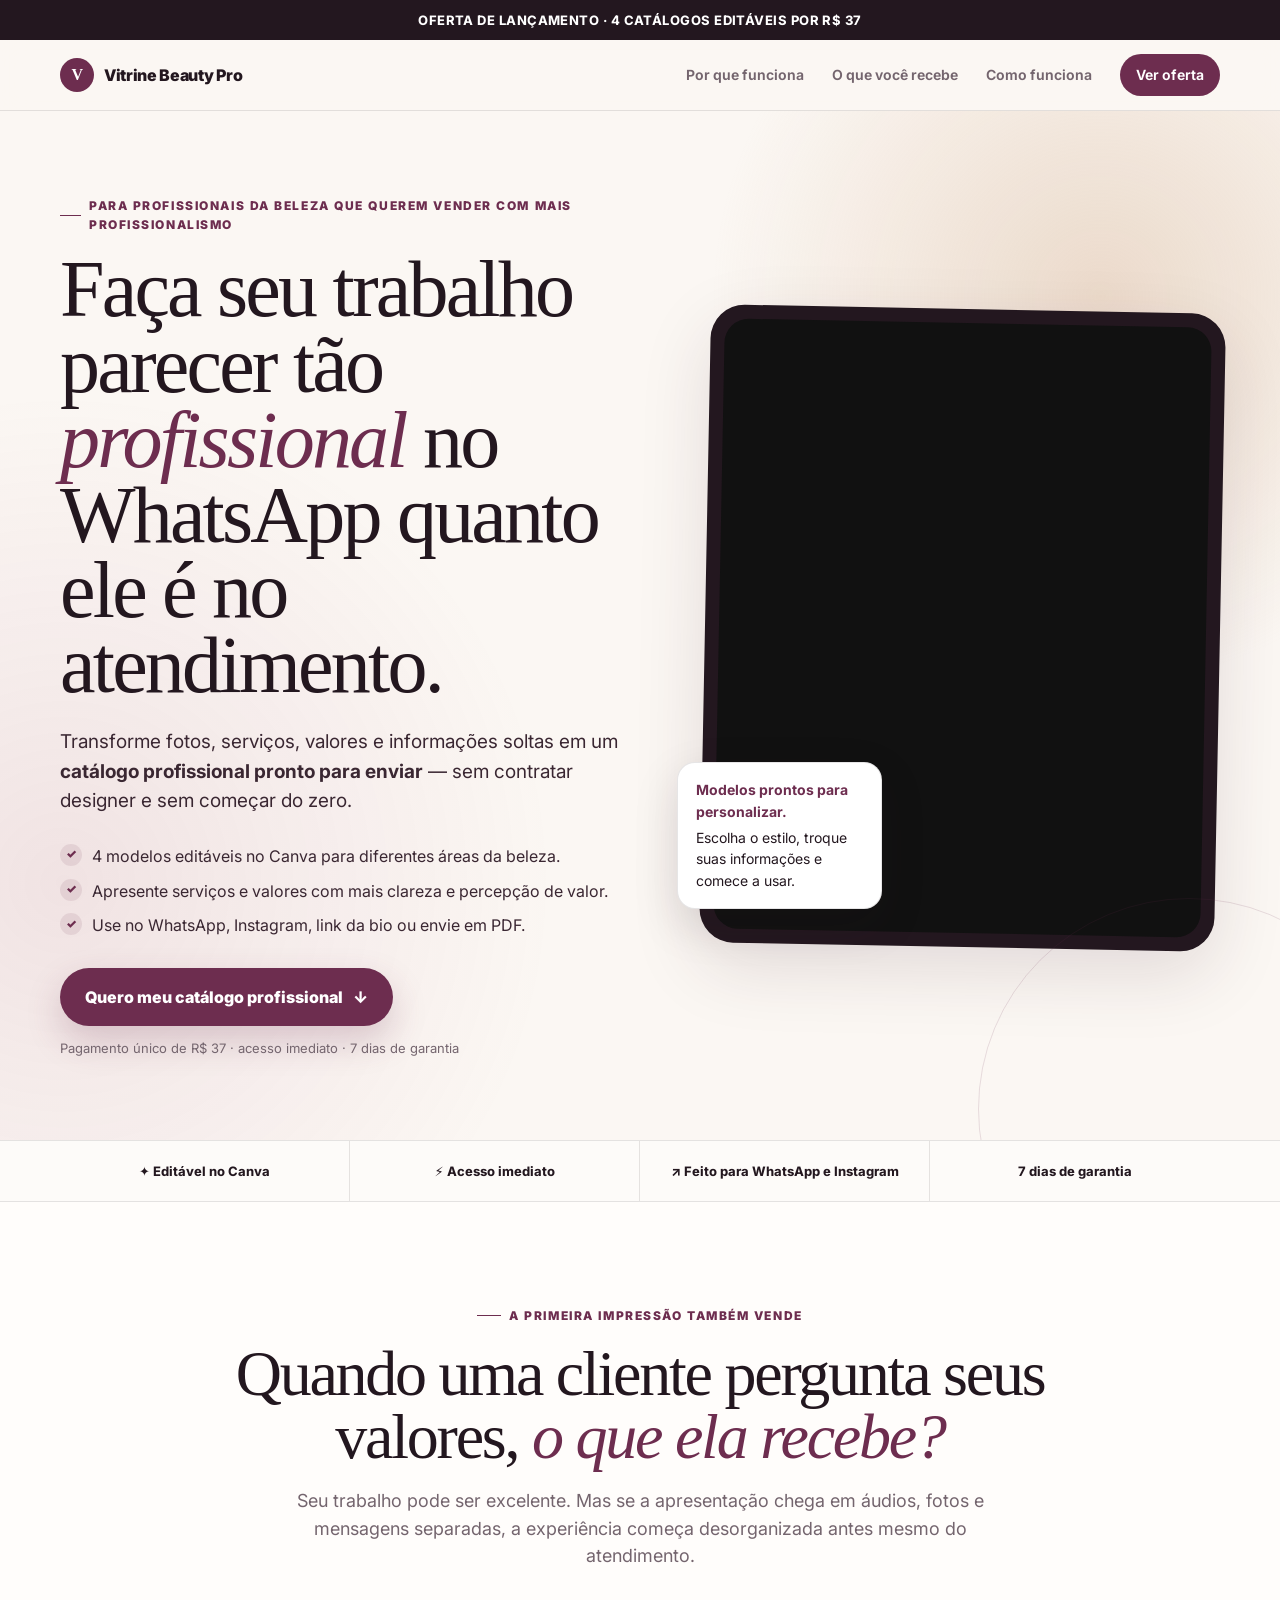
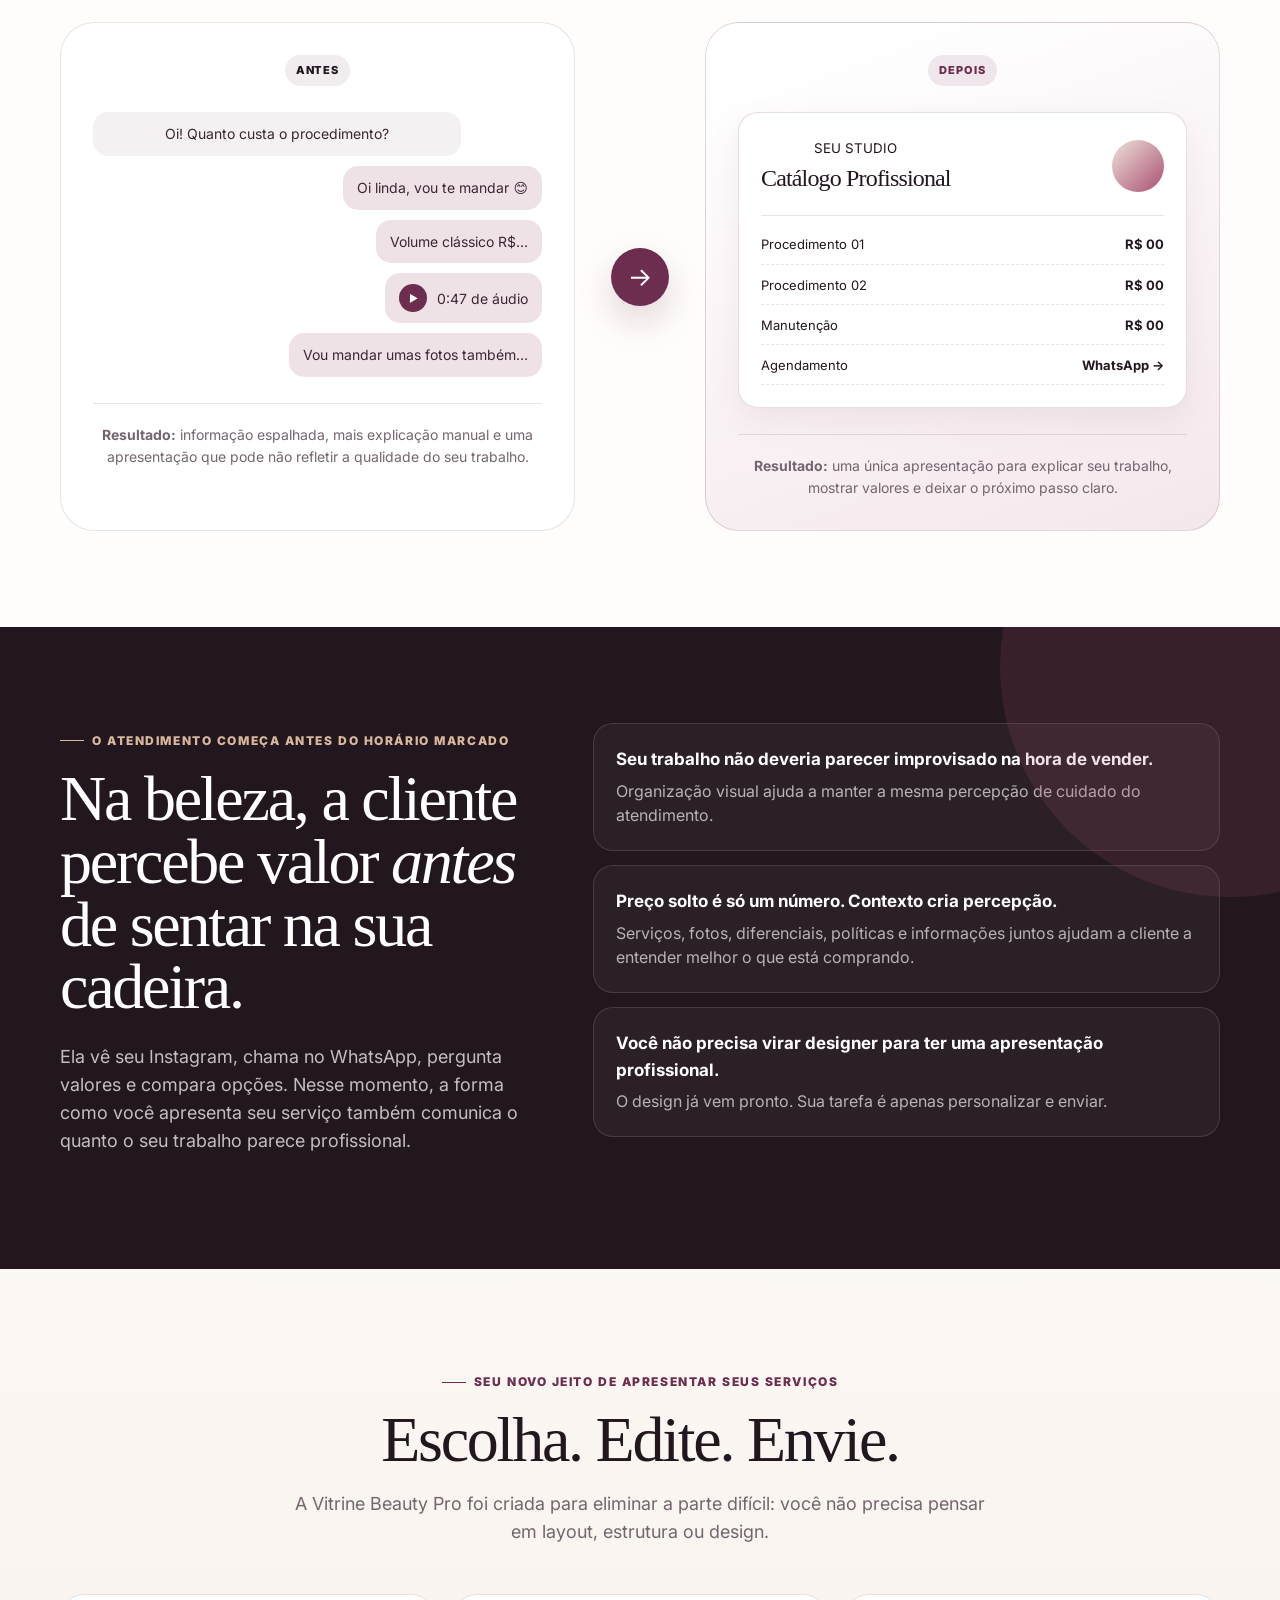
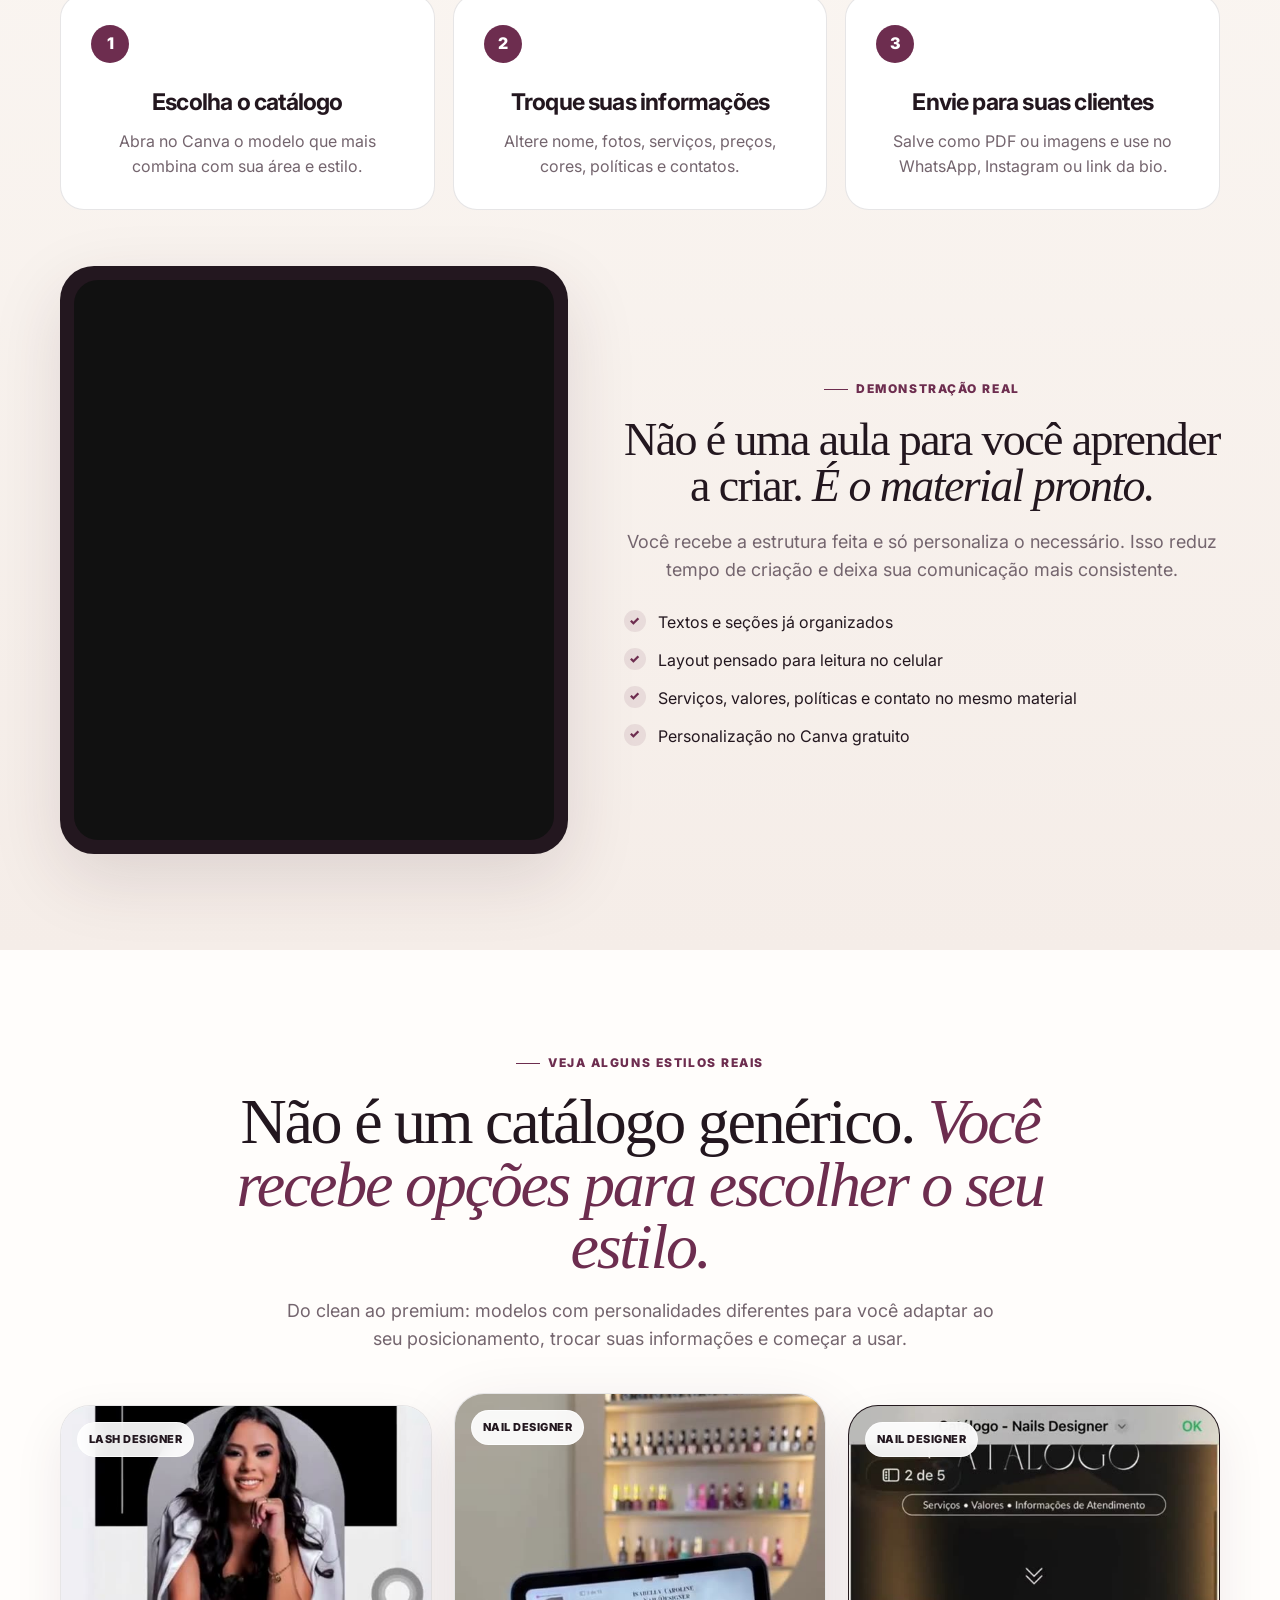
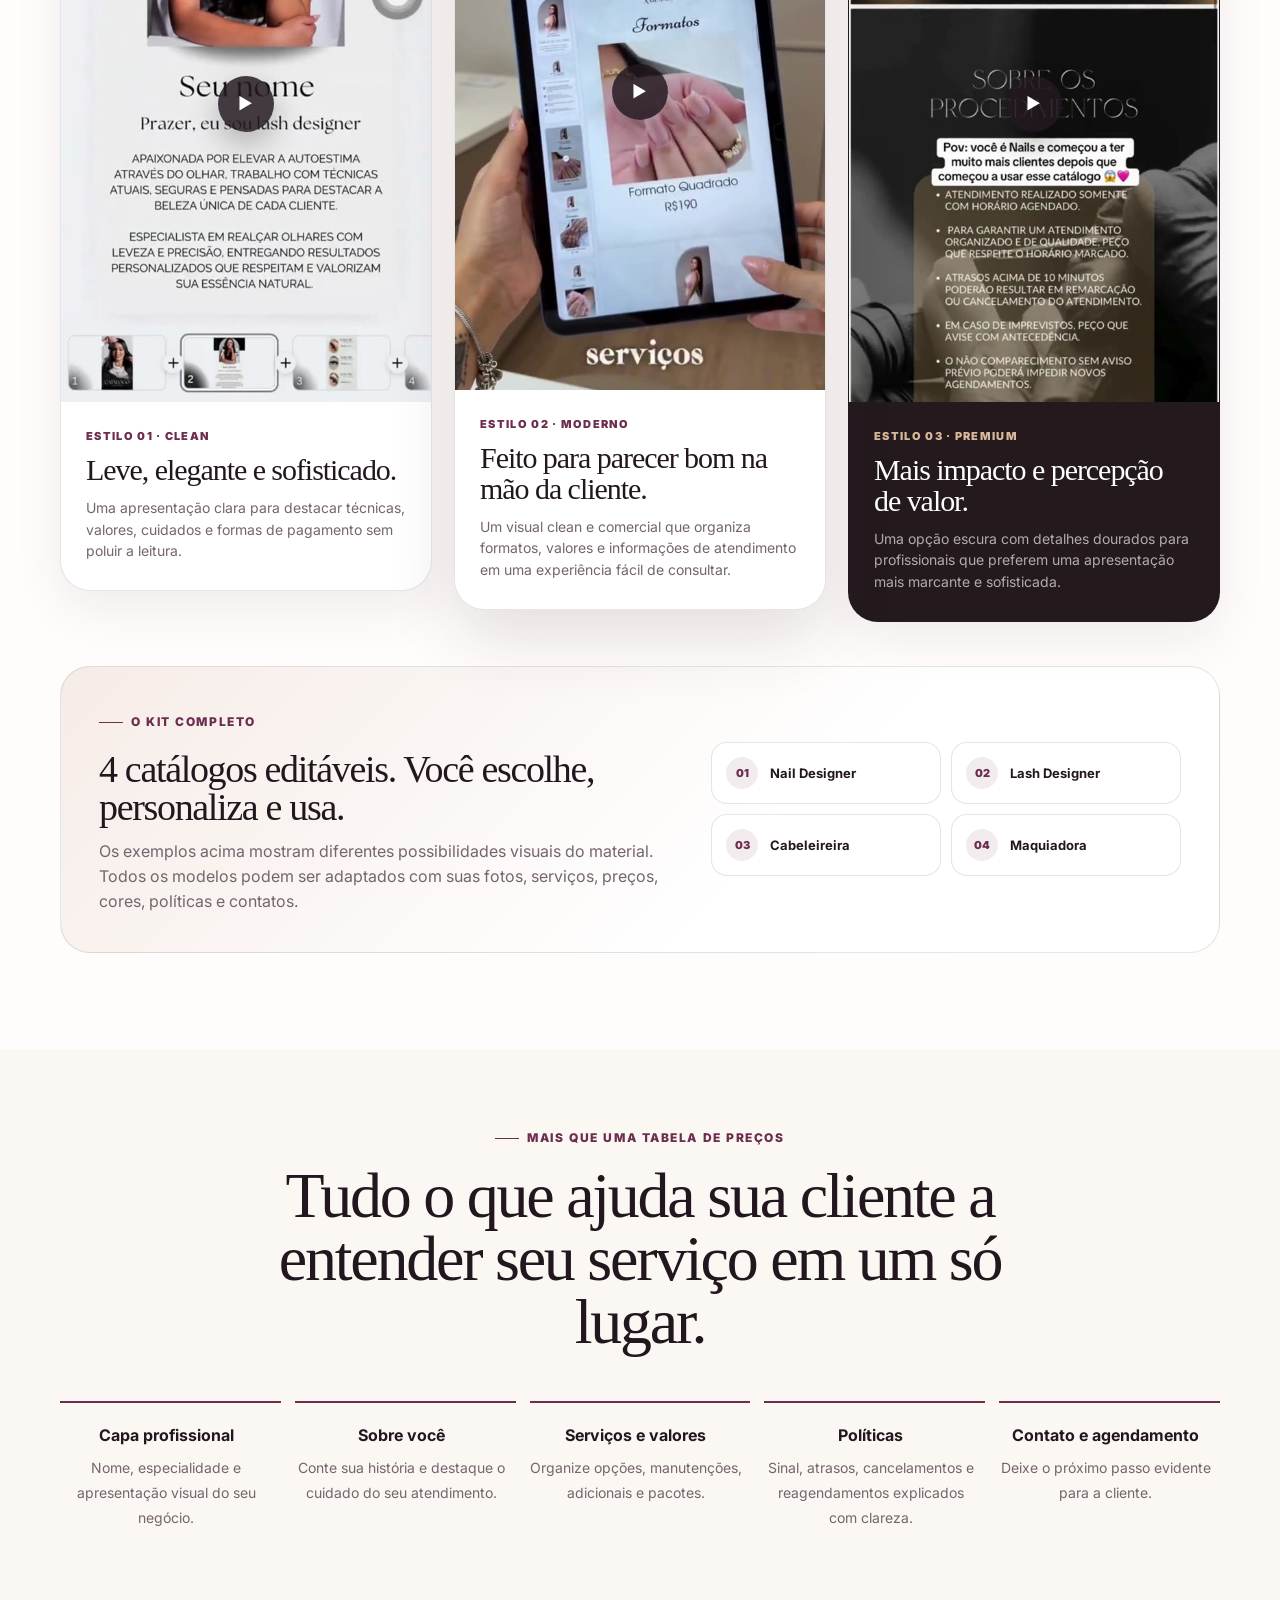
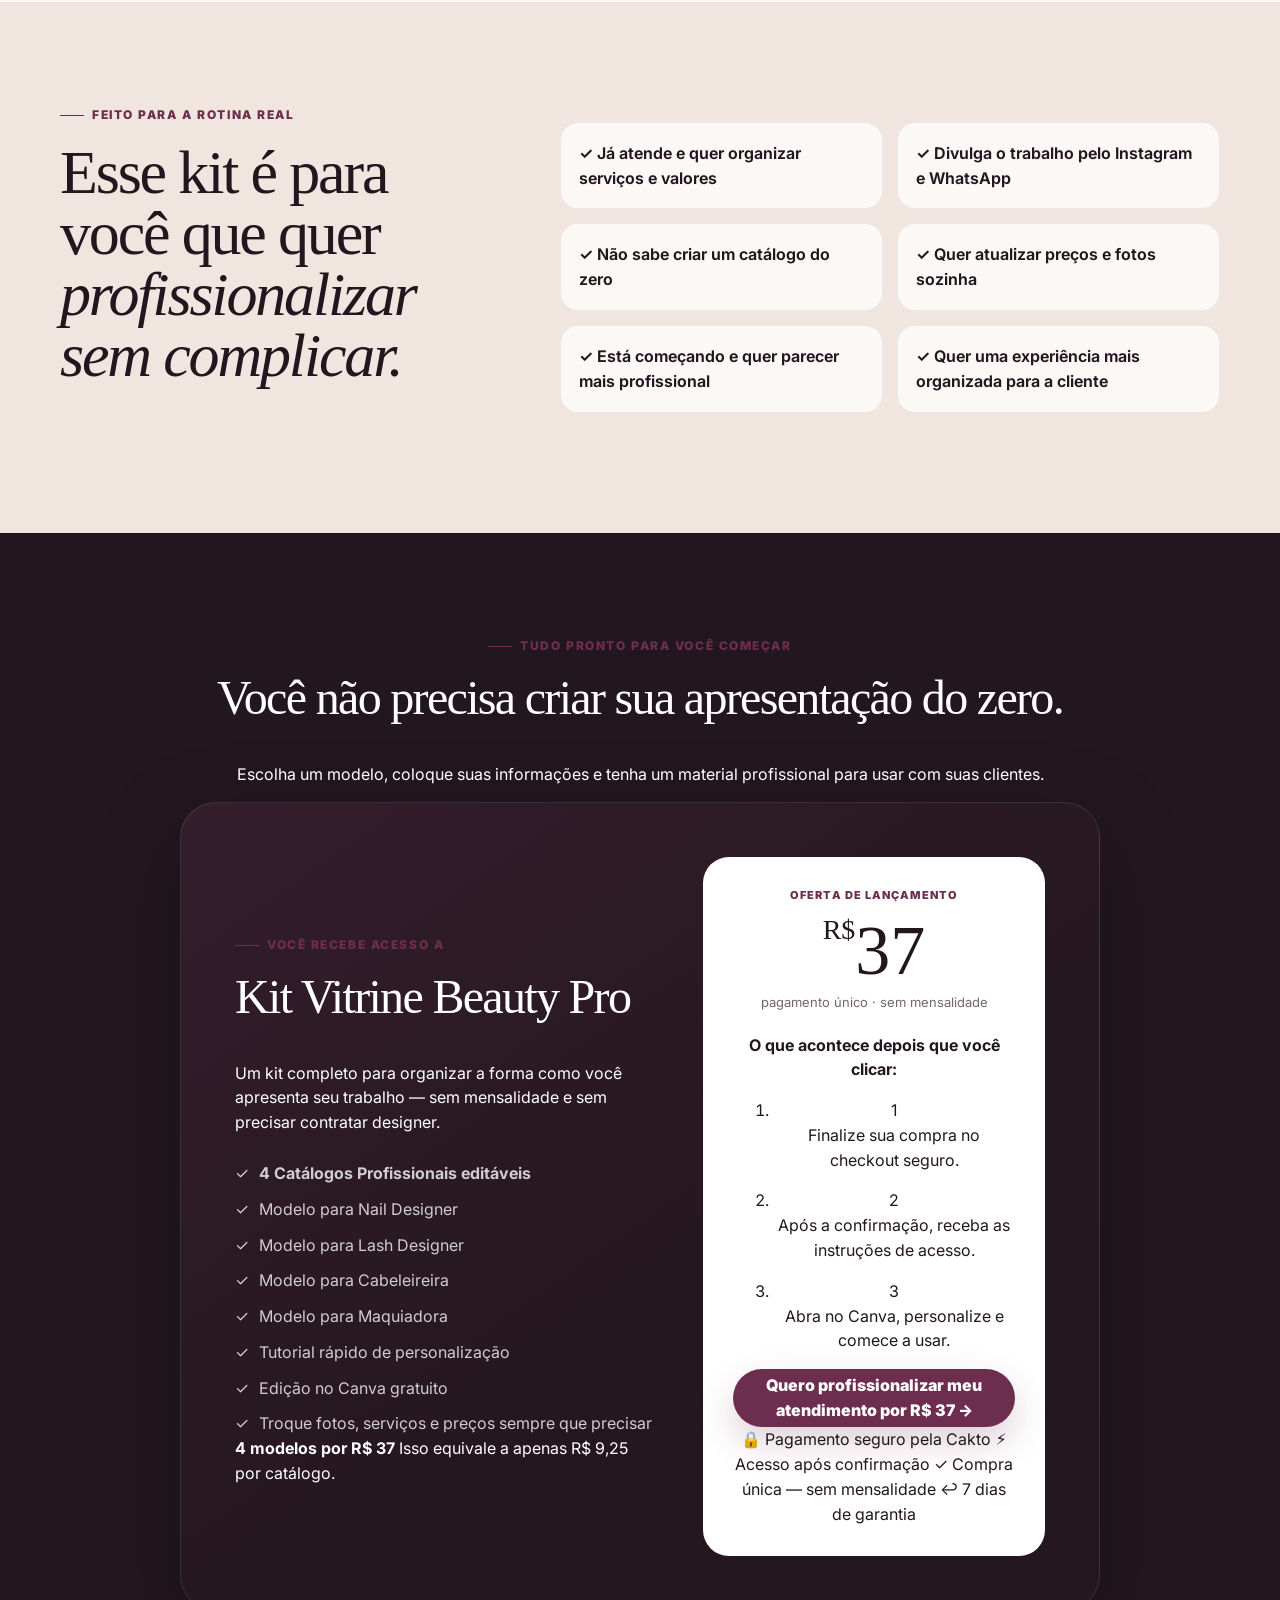
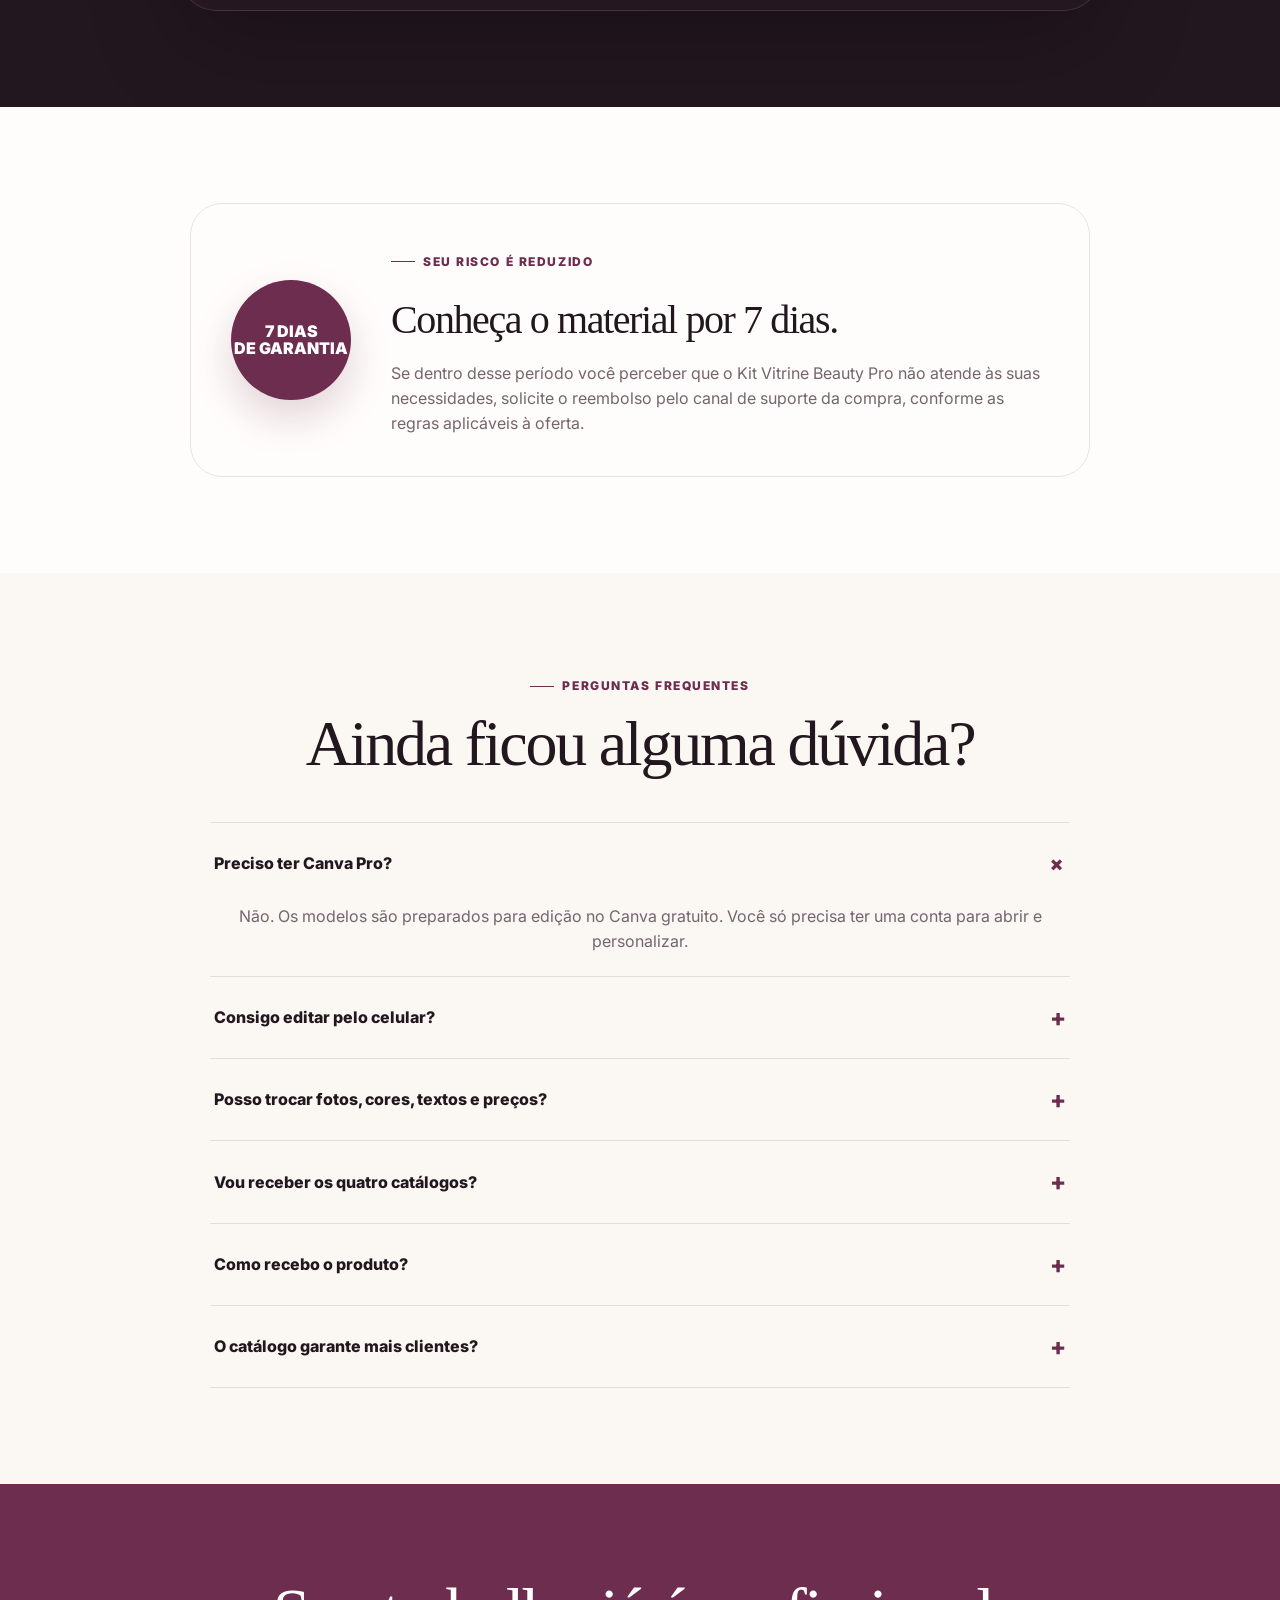
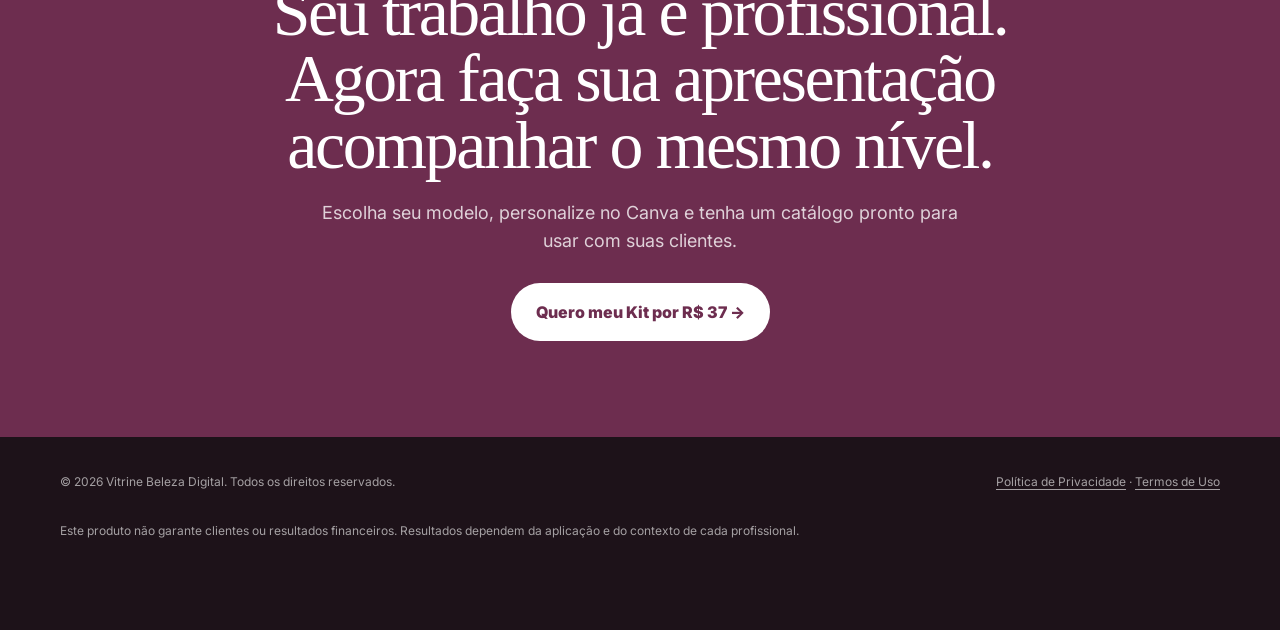
==== commit f3031689: "Add files via upload" ====
--- a/index.html
+++ b/index.html
@@ -266,27 +266,55 @@
 
     <section class="section offer" id="oferta">
       <div class="container">
+        <div class="offer-intro center">
+          <span class="eyebrow">Tudo pronto para você começar</span>
+          <h2 class="offer-intro-title">Você não precisa criar sua apresentação do zero.</h2>
+          <p>Escolha um modelo, coloque suas informações e tenha um material profissional para usar com suas clientes.</p>
+        </div>
+
         <div class="offer-box">
           <div class="offer-grid">
             <div>
-              <span class="eyebrow">O que você recebe hoje</span>
+              <span class="eyebrow">Você recebe acesso a</span>
               <h2>Kit Vitrine Beauty Pro</h2>
-              <p style="color:rgba(255,255,255,.67);font-size:17px;">Modelos com estilos diferentes para transformar suas informações em uma apresentação mais profissional.</p>
-              <div class="stack">
-                <div>✓ Catálogo para Nail Designer</div>
-                <div>✓ Catálogo para Lash Designer</div>
-                <div>✓ Catálogo para Cabeleireira</div>
-                <div>✓ Catálogo para Maquiadora</div>
-                <div>✓ Tutorial rápido de personalização</div>
-                <div>✓ Modelos editáveis no Canva</div>
-              </div>
-            </div>
+              <p class="offer-copy">Um kit completo para organizar a forma como você apresenta seu trabalho — sem mensalidade e sem precisar contratar designer.</p>
+              <div class="stack offer-stack">
+                <div><span>✓</span><strong>4 Catálogos Profissionais editáveis</strong></div>
+                <div><span>✓</span><span>Modelo para Nail Designer</span></div>
+                <div><span>✓</span><span>Modelo para Lash Designer</span></div>
+                <div><span>✓</span><span>Modelo para Cabeleireira</span></div>
+                <div><span>✓</span><span>Modelo para Maquiadora</span></div>
+                <div><span>✓</span><span>Tutorial rápido de personalização</span></div>
+                <div><span>✓</span><span>Edição no Canva gratuito</span></div>
+                <div><span>✓</span><span>Troque fotos, serviços e preços sempre que precisar</span></div>
+              </div>
+              <div class="offer-value-note">
+                <strong>4 modelos por R$ 37</strong>
+                <span>Isso equivale a apenas R$ 9,25 por catálogo.</span>
+              </div>
+            </div>
+
             <div class="price-box" id="preco">
               <div class="price-small">Oferta de lançamento</div>
               <div class="price"><sup>R$</sup>37</div>
               <div class="price-note">pagamento único · sem mensalidade</div>
-              <a class="cta" data-checkout href="#">Quero receber agora →</a>
-              <div class="secure">🔒 Compra segura · ⚡ acesso após confirmação do pagamento</div>
+
+              <div class="after-click">
+                <strong>O que acontece depois que você clicar:</strong>
+                <ol>
+                  <li><span>1</span><p>Finalize sua compra no checkout seguro.</p></li>
+                  <li><span>2</span><p>Após a confirmação, receba as instruções de acesso.</p></li>
+                  <li><span>3</span><p>Abra no Canva, personalize e comece a usar.</p></li>
+                </ol>
+              </div>
+
+              <a class="cta offer-cta" data-checkout href="#">Quero profissionalizar meu atendimento por R$ 37 →</a>
+              <div class="purchase-reassurance">
+                <span>🔒 Pagamento seguro pela Cakto</span>
+                <span>⚡ Acesso após confirmação</span>
+                <span>✓ Compra única — sem mensalidade</span>
+                <span>↩ 7 dias de garantia</span>
+              </div>
             </div>
           </div>
         </div>
@@ -343,7 +371,7 @@
       <div class="container">
         <h2>Seu trabalho já é profissional. Agora faça sua apresentação acompanhar o mesmo nível.</h2>
         <p>Escolha seu modelo, personalize no Canva e tenha um catálogo pronto para usar com suas clientes.</p>
-        <a class="cta cta-light" data-checkout href="#">Quero o Kit Vitrine Beauty Pro →</a>
+        <a class="cta cta-light" data-checkout href="#">Quero meu Kit por R$ 37 →</a>
       </div>
     </section>
   </main>
@@ -357,7 +385,7 @@
   </footer>
 
   <div class="mobile-sticky">
-    <a class="cta" data-checkout href="#">Quero meu catálogo por R$ 37 →</a>
+    <a class="cta" data-checkout href="#">Quero meu Kit por R$ 37 →</a>
   </div>
 
   <script src="site-config.js"></script>
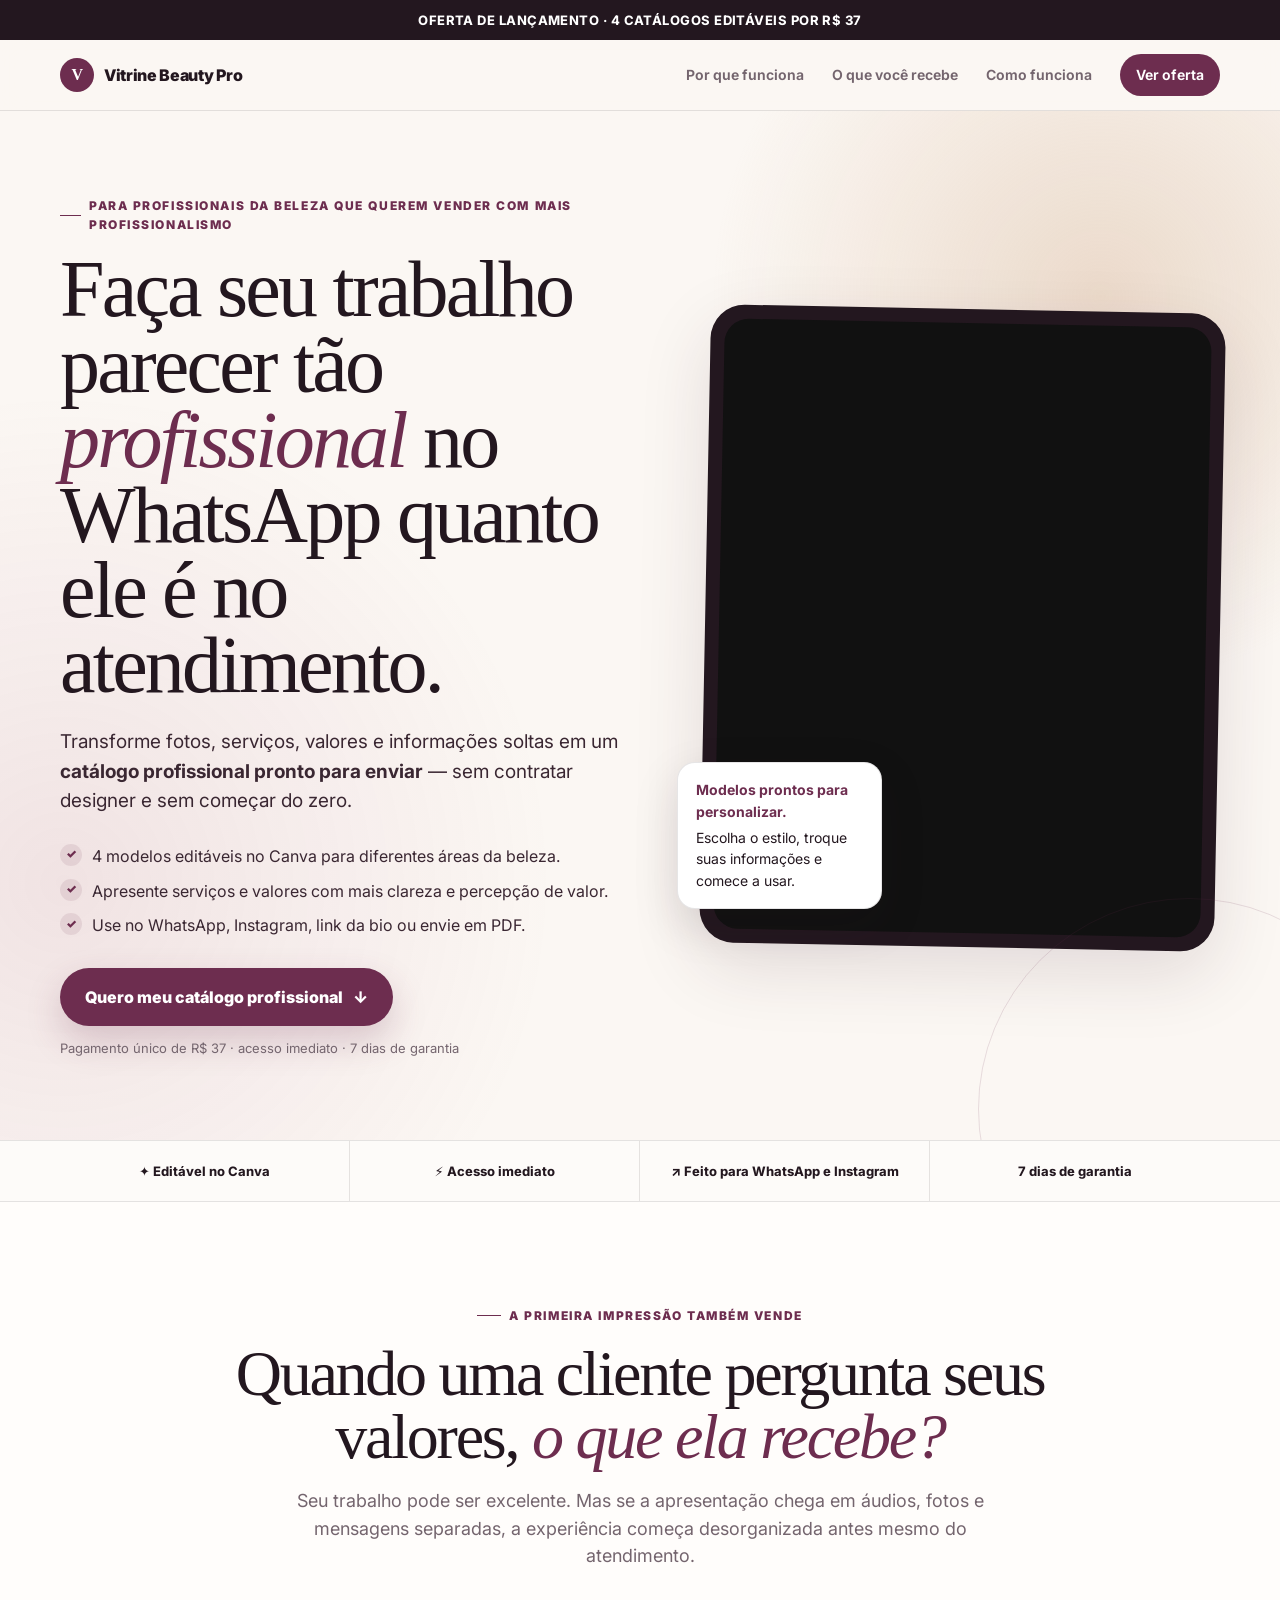
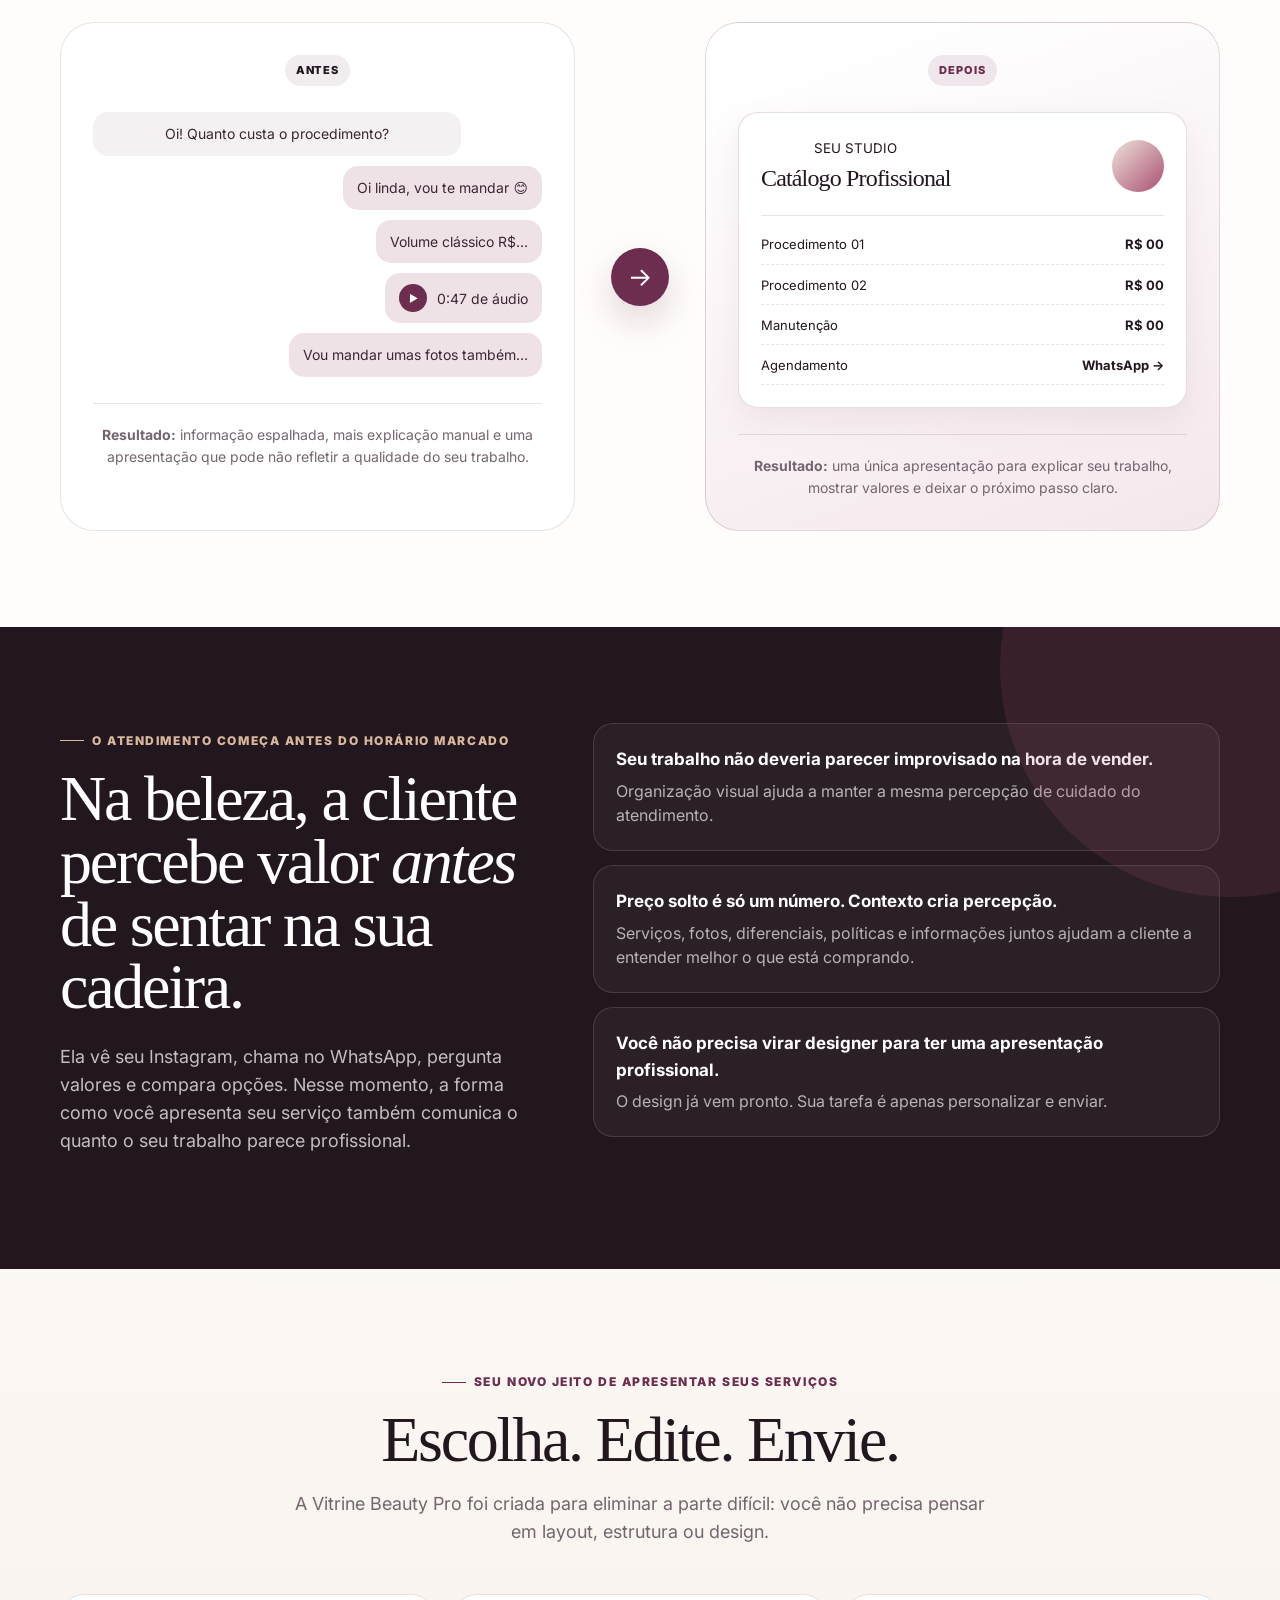
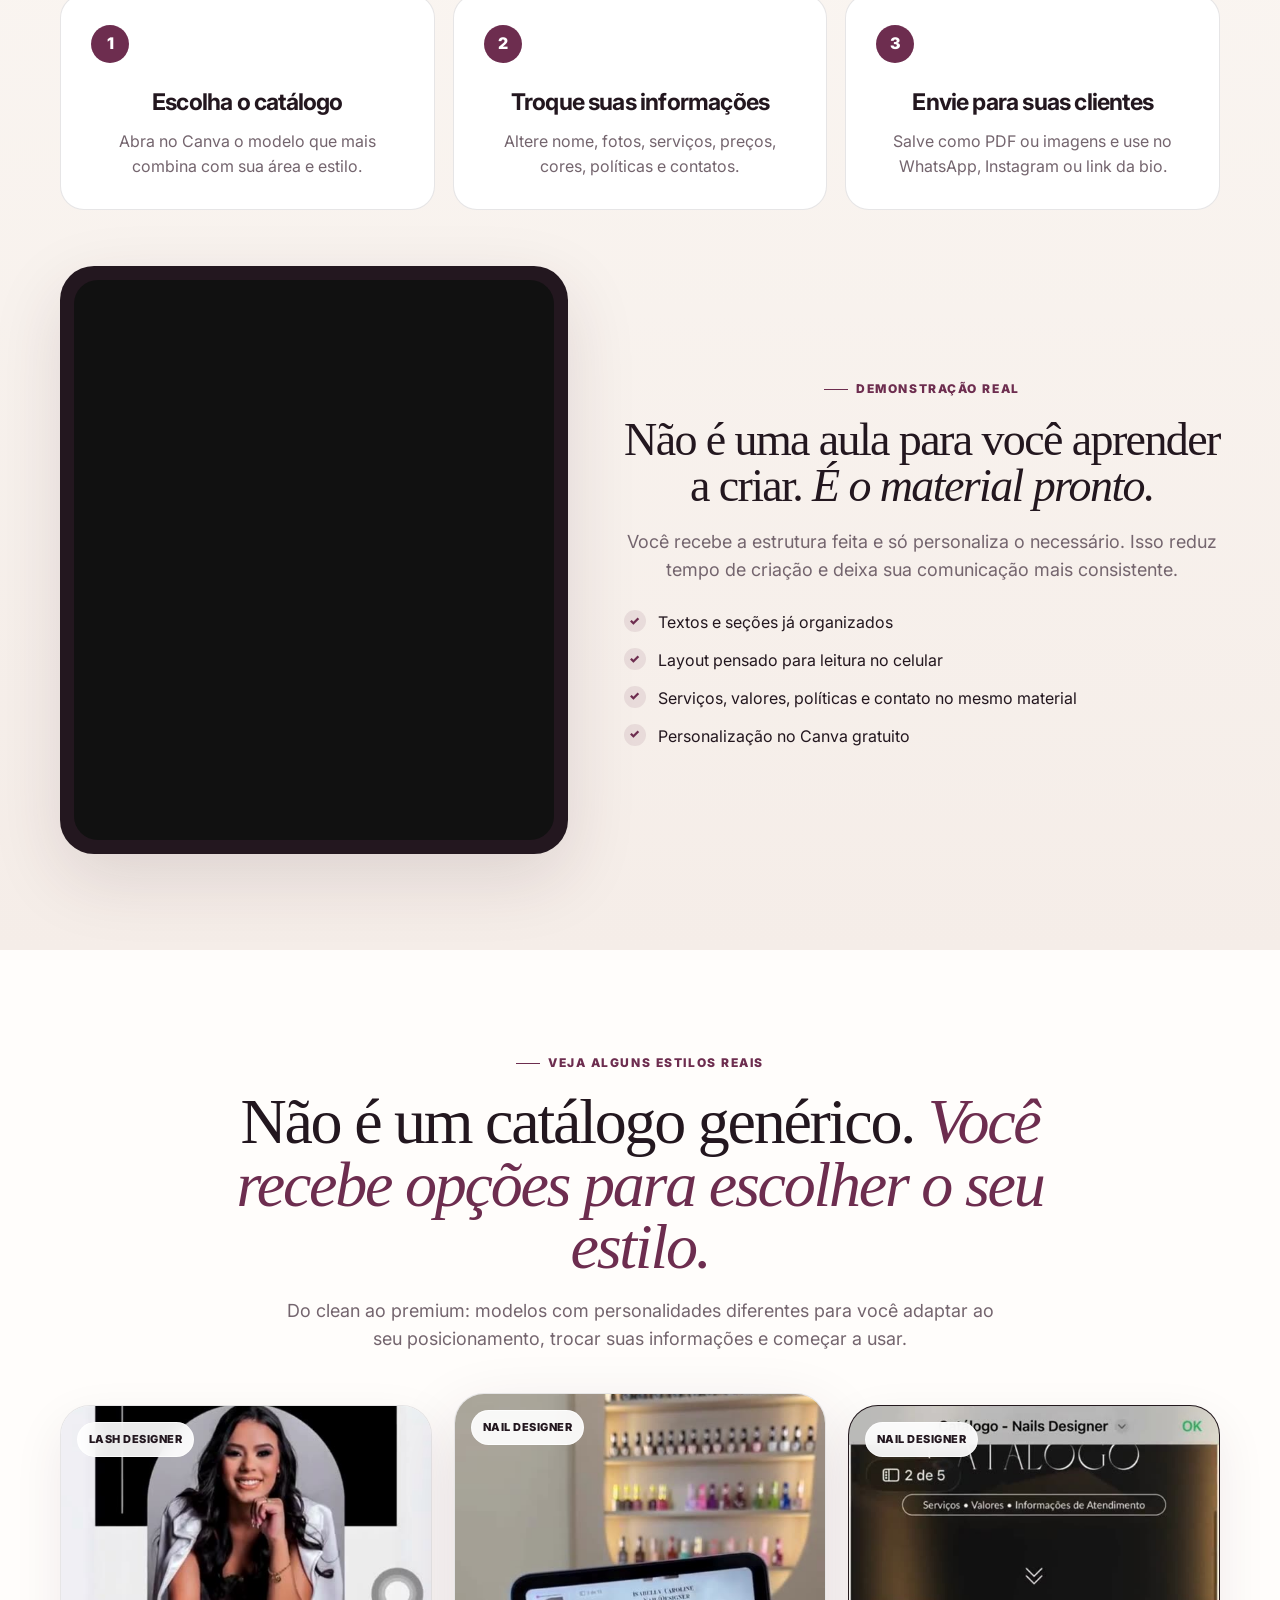
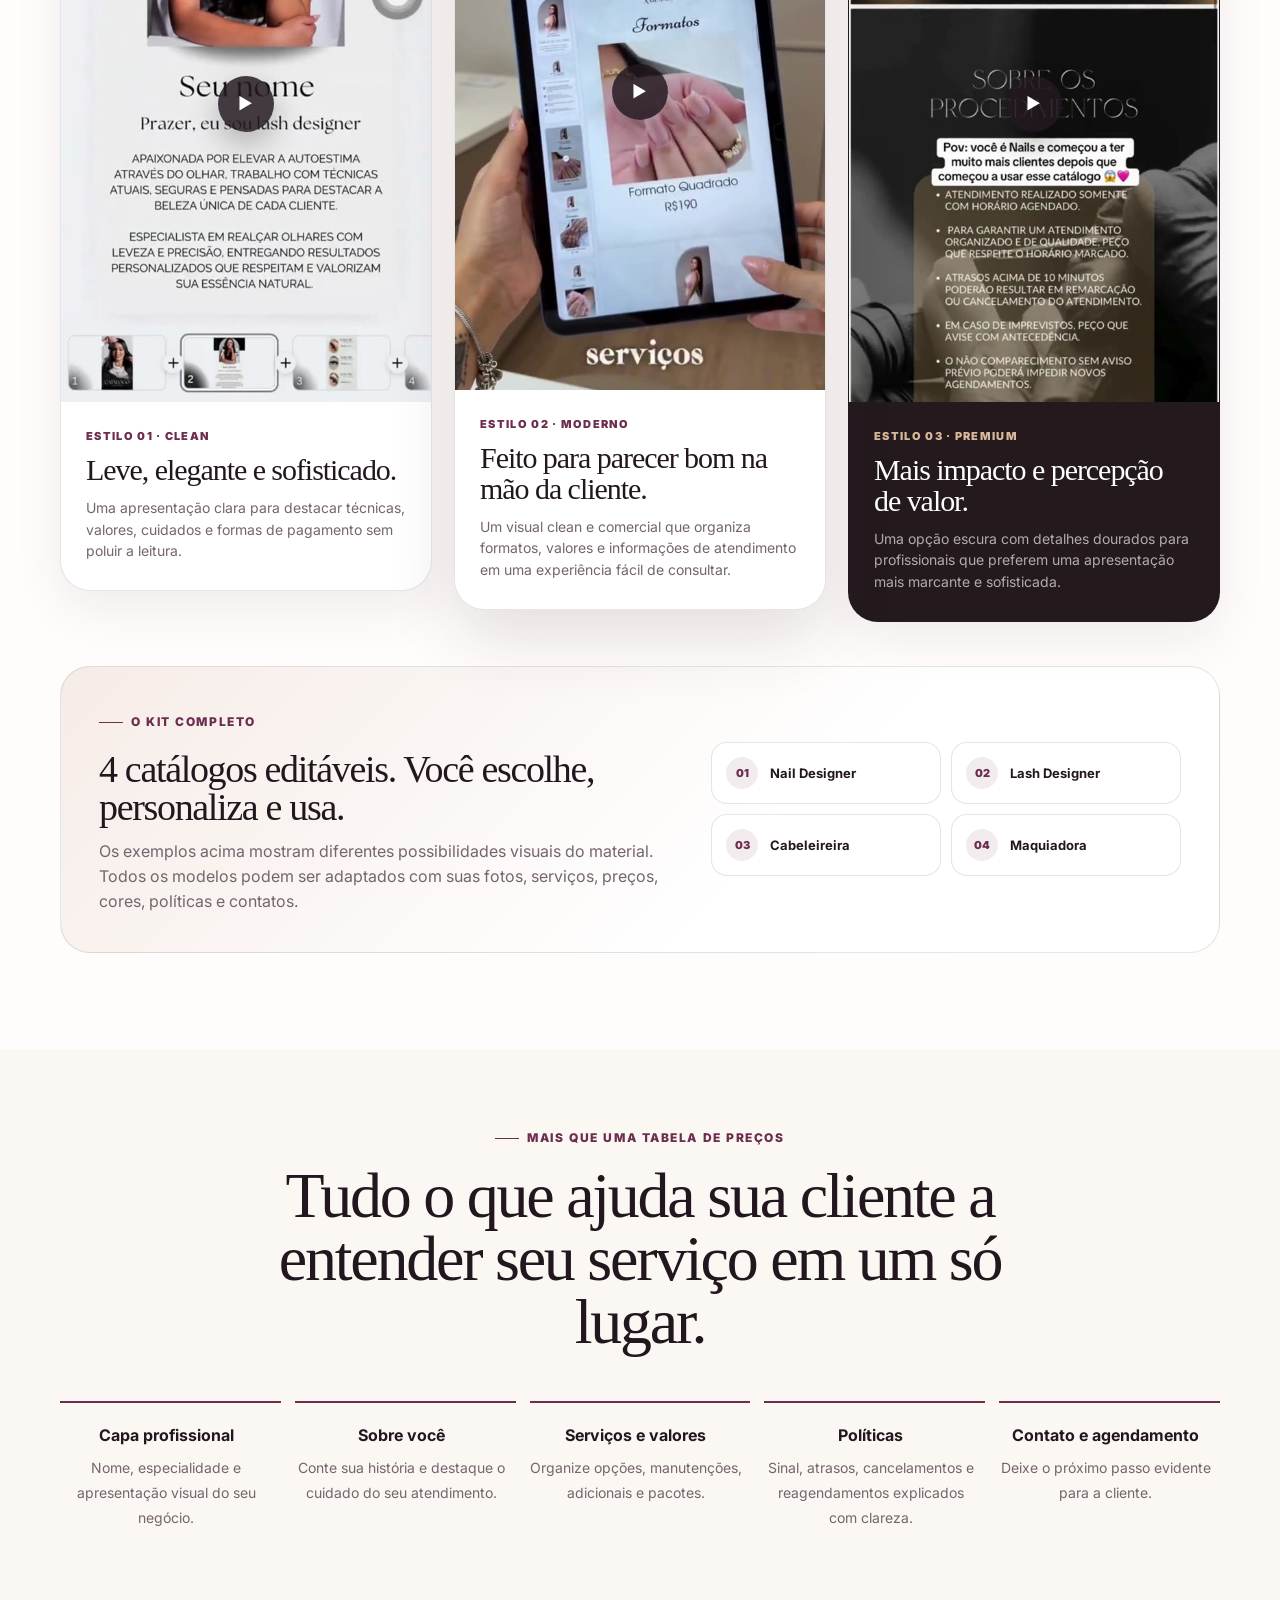
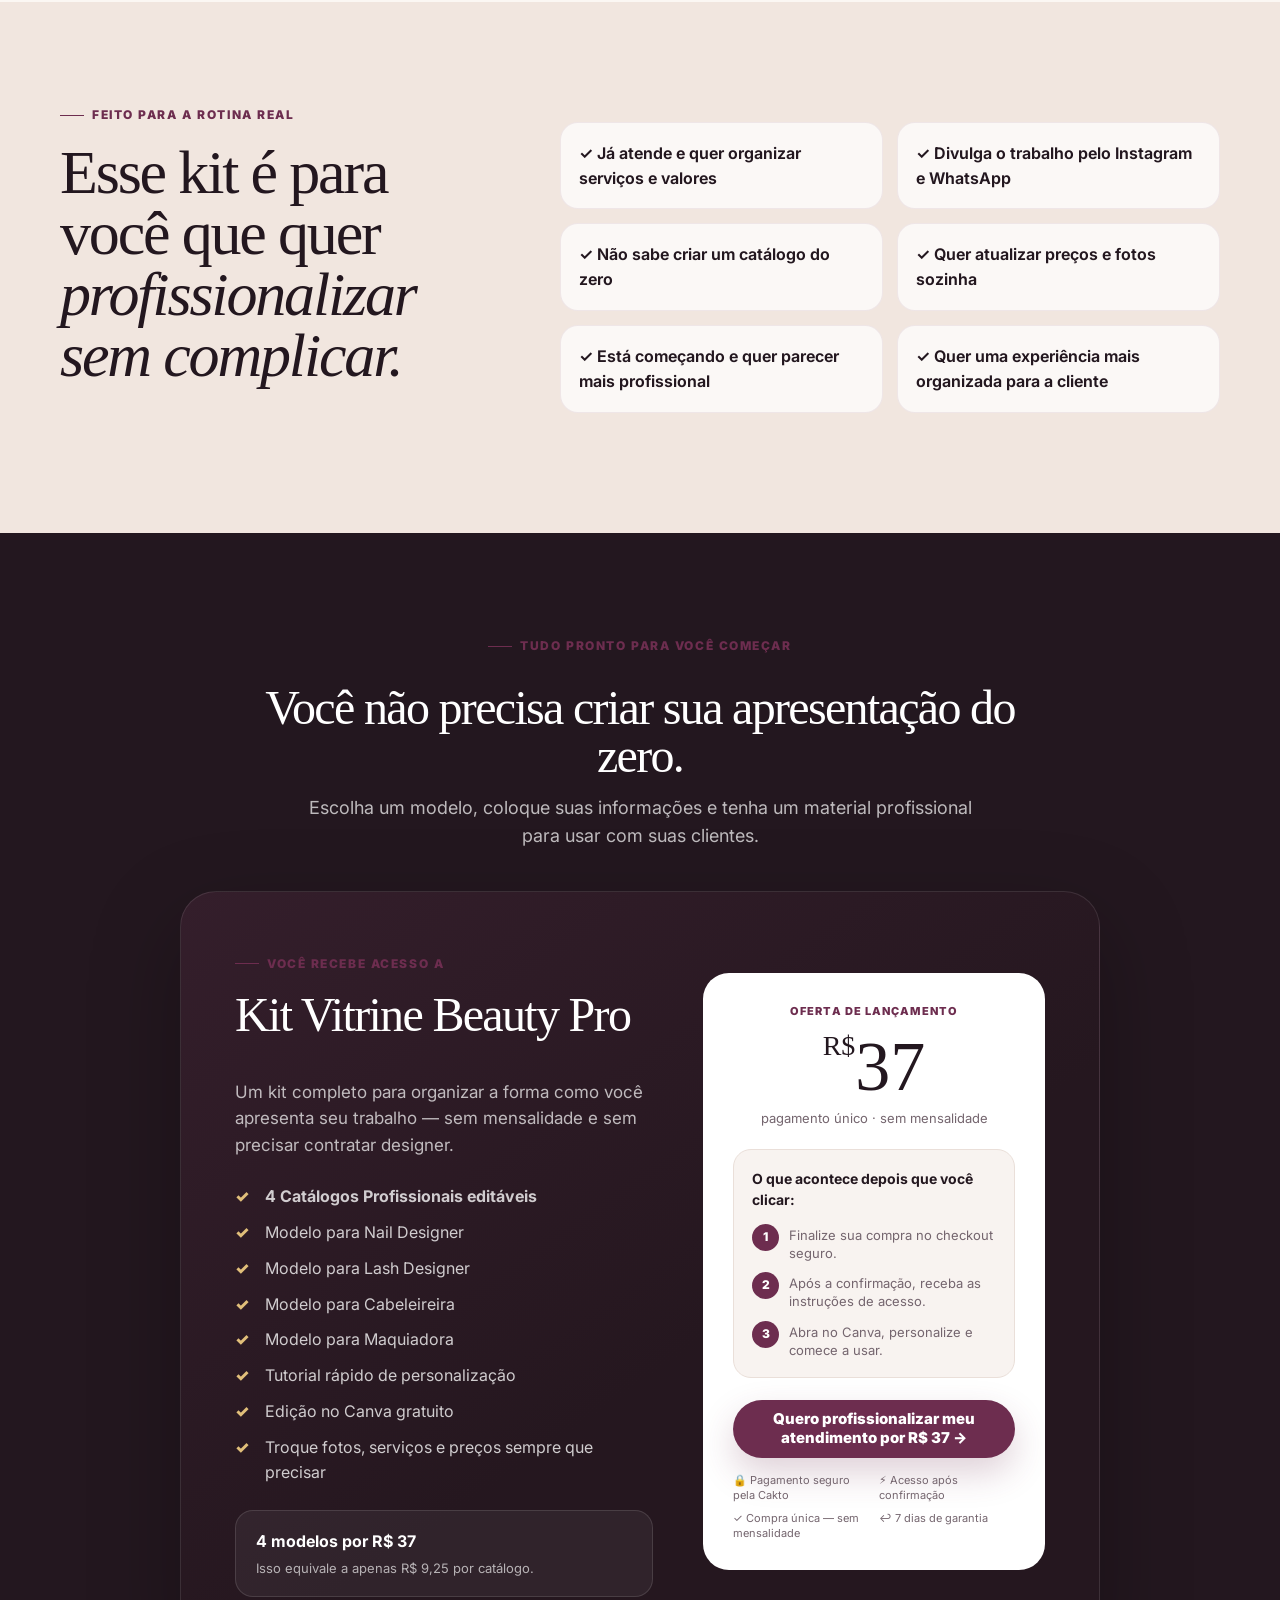
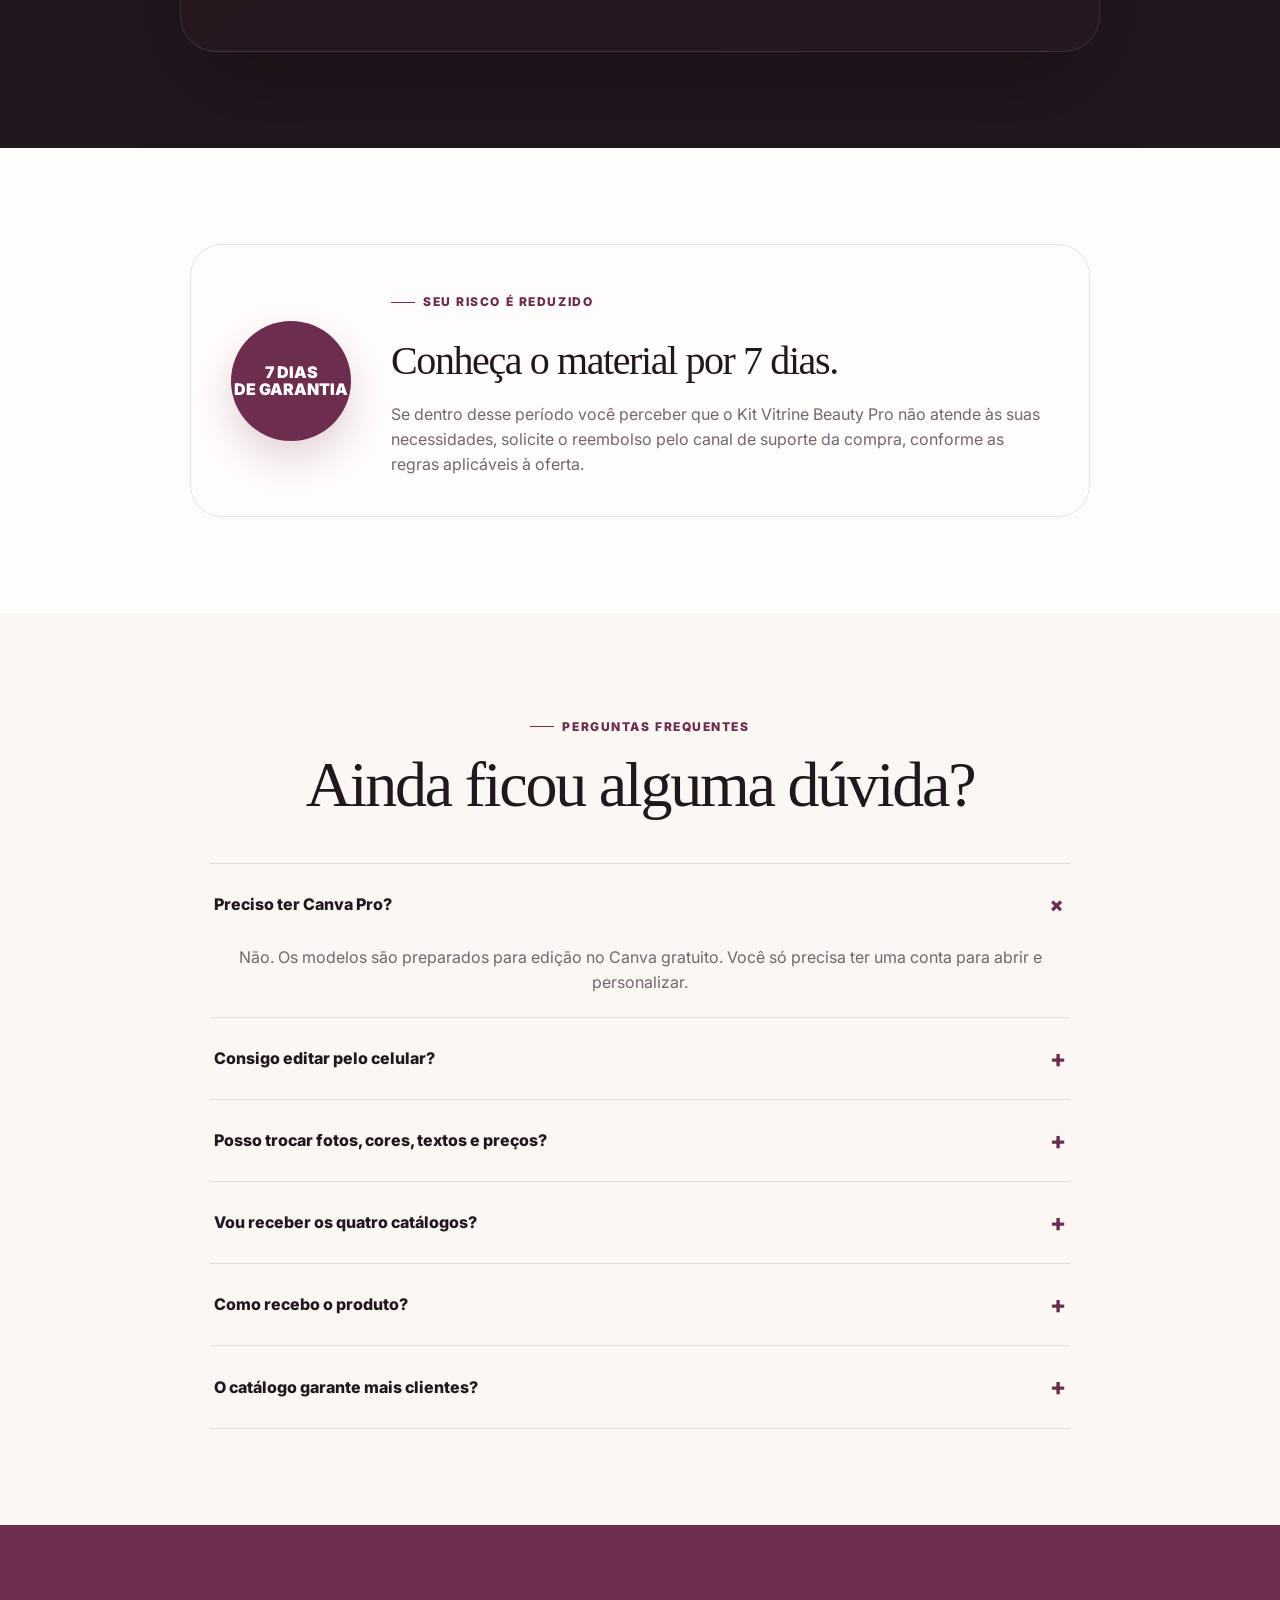
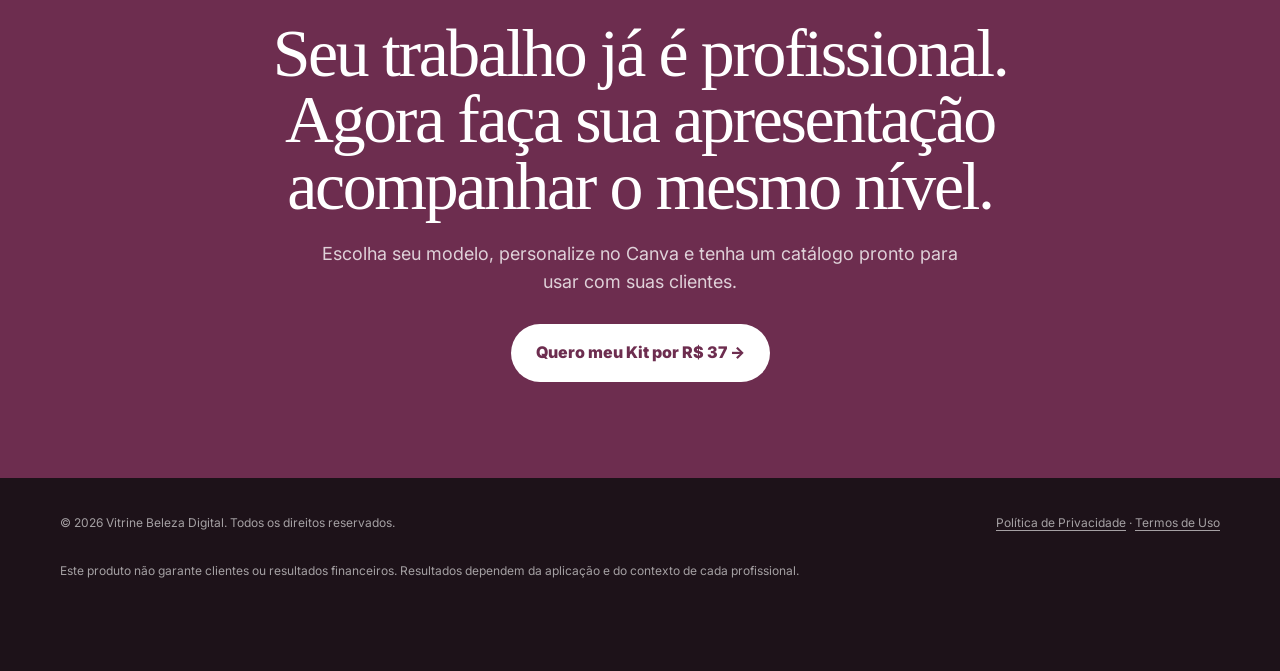
==== commit d26d9491: "Add files via upload" ====
--- a/index.html
+++ b/index.html
@@ -384,9 +384,6 @@
     </div>
   </footer>
 
-  <div class="mobile-sticky">
-    <a class="cta" data-checkout href="#">Quero meu Kit por R$ 37 →</a>
-  </div>
 
   <script src="site-config.js"></script>
   <script src="pixel.js"></script>
--- a/styles.css
+++ b/styles.css
@@ -308,7 +308,6 @@
 .footer-grid { display:flex; justify-content:space-between; gap:30px; flex-wrap:wrap; }
 .footer a { text-decoration:underline; text-underline-offset:3px; }
 
-.mobile-sticky { display:none; }
 
 @media (max-width: 960px) {
   .nav-links a:not(.nav-buy) { display:none; }
@@ -356,20 +355,6 @@
   .price { font-size:64px; }
   .guarantee-box { grid-template-columns:1fr; text-align:center; padding:28px 22px; }
   .seal { margin:0 auto; }
-  .footer { padding-bottom:110px; }
-  .mobile-sticky {
-    display:block;
-    position:fixed;
-    left:0; right:0; bottom:0;
-    z-index:60;
-    padding:10px 14px calc(10px + env(safe-area-inset-bottom));
-    background:rgba(255,253,251,.94);
-    backdrop-filter:blur(14px);
-    border-top:1px solid var(--line);
-    transition:.2s ease;
-  }
-  .mobile-sticky.hidden { transform:translateY(120%); }
-  .mobile-sticky .cta { width:100%; min-height:52px; font-size:14px; }
 }
 
 /* V3 — vitrine de modelos reais */
@@ -528,3 +513,125 @@
 #preco {
   scroll-margin-top: 110px;
 }
+
+/* V5 — ponte de decisão e oferta final */
+.offer-intro {
+  max-width: 820px;
+  margin: 0 auto 42px;
+}
+.offer-intro-title {
+  font-family: Georgia, serif;
+  font-weight: 500;
+  font-size: clamp(38px, 4.6vw, 58px);
+  line-height: 1;
+  margin: 10px 0 14px;
+}
+.offer-intro p {
+  color: rgba(255,255,255,.7);
+  font-size: 18px;
+  max-width: 700px;
+  margin: 0 auto;
+}
+.offer-copy {
+  color: rgba(255,255,255,.7);
+  font-size: 17px;
+  margin-top: 14px;
+}
+.offer-stack div {
+  display: grid;
+  grid-template-columns: 22px 1fr;
+  gap: 8px;
+}
+.offer-stack div > span:first-child {
+  color: #e1bf7a;
+  font-weight: 900;
+}
+.offer-value-note {
+  margin-top: 26px;
+  padding: 18px 20px;
+  border: 1px solid rgba(255,255,255,.12);
+  background: rgba(255,255,255,.055);
+  border-radius: 18px;
+}
+.offer-value-note strong,
+.offer-value-note span {
+  display: block;
+}
+.offer-value-note strong {
+  color: #fff;
+  font-size: 16px;
+}
+.offer-value-note span {
+  color: rgba(255,255,255,.65);
+  font-size: 13px;
+  margin-top: 4px;
+}
+.after-click {
+  margin: 20px 0 22px;
+  padding: 18px;
+  background: #f8f3f0;
+  border: 1px solid #eadfd9;
+  border-radius: 18px;
+  text-align: left;
+}
+.after-click > strong {
+  display: block;
+  color: var(--ink);
+  font-size: 14px;
+  margin-bottom: 13px;
+}
+.after-click ol {
+  list-style: none;
+  padding: 0;
+  margin: 0;
+  display: grid;
+  gap: 10px;
+}
+.after-click li {
+  display: grid;
+  grid-template-columns: 27px 1fr;
+  gap: 10px;
+  align-items: start;
+}
+.after-click li > span {
+  width: 27px;
+  height: 27px;
+  border-radius: 50%;
+  background: var(--plum);
+  color: #fff;
+  display: grid;
+  place-items: center;
+  font-size: 12px;
+  font-weight: 850;
+}
+.after-click p {
+  margin: 2px 0 0;
+  color: var(--muted);
+  font-size: 13px;
+  line-height: 1.4;
+}
+.offer-cta {
+  font-size: 15px;
+  line-height: 1.25;
+  padding-left: 18px;
+  padding-right: 18px;
+}
+.purchase-reassurance {
+  display: grid;
+  grid-template-columns: 1fr 1fr;
+  gap: 8px 10px;
+  margin-top: 15px;
+  text-align: left;
+}
+.purchase-reassurance span {
+  color: var(--muted);
+  font-size: 11px;
+  line-height: 1.35;
+}
+
+@media (max-width: 640px) {
+  .offer-intro { margin-bottom: 28px; }
+  .offer-intro p { font-size: 16px; }
+  .offer-cta { font-size: 14px; }
+  .purchase-reassurance { grid-template-columns: 1fr; }
+}
